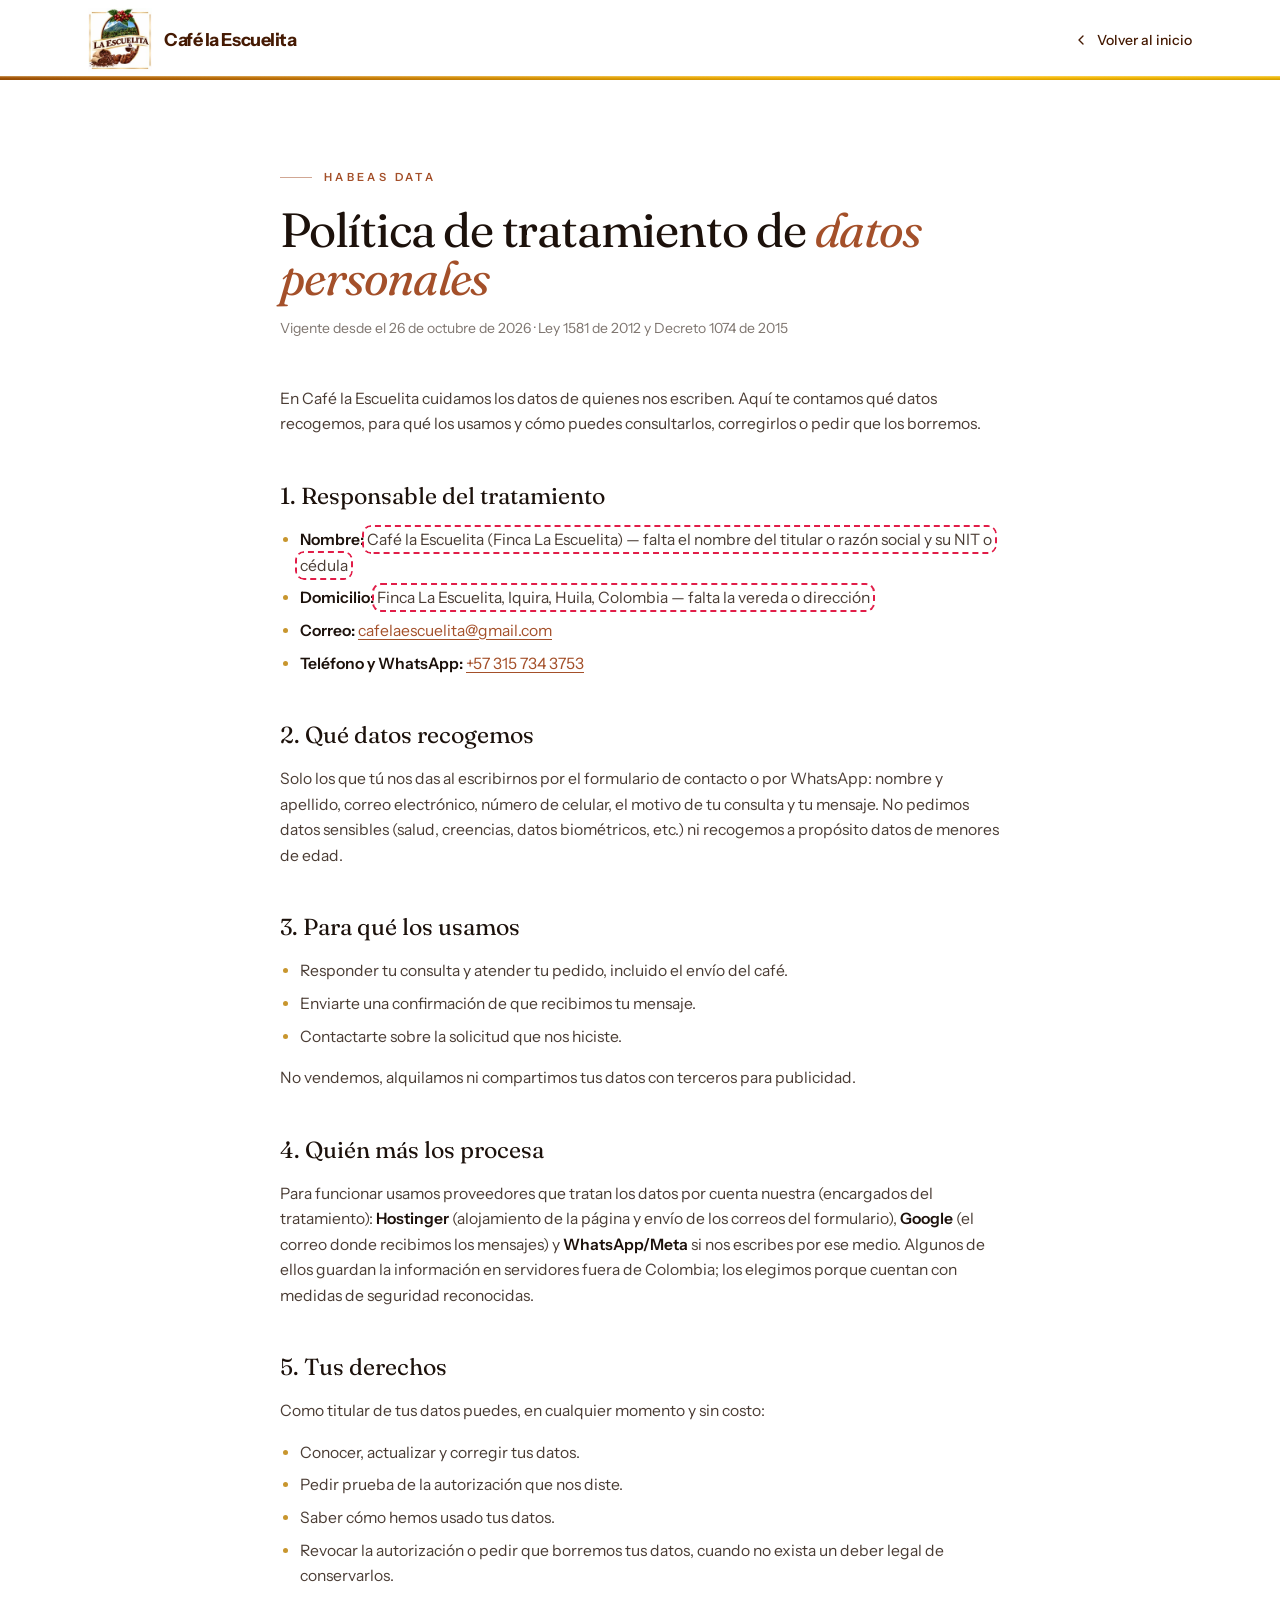
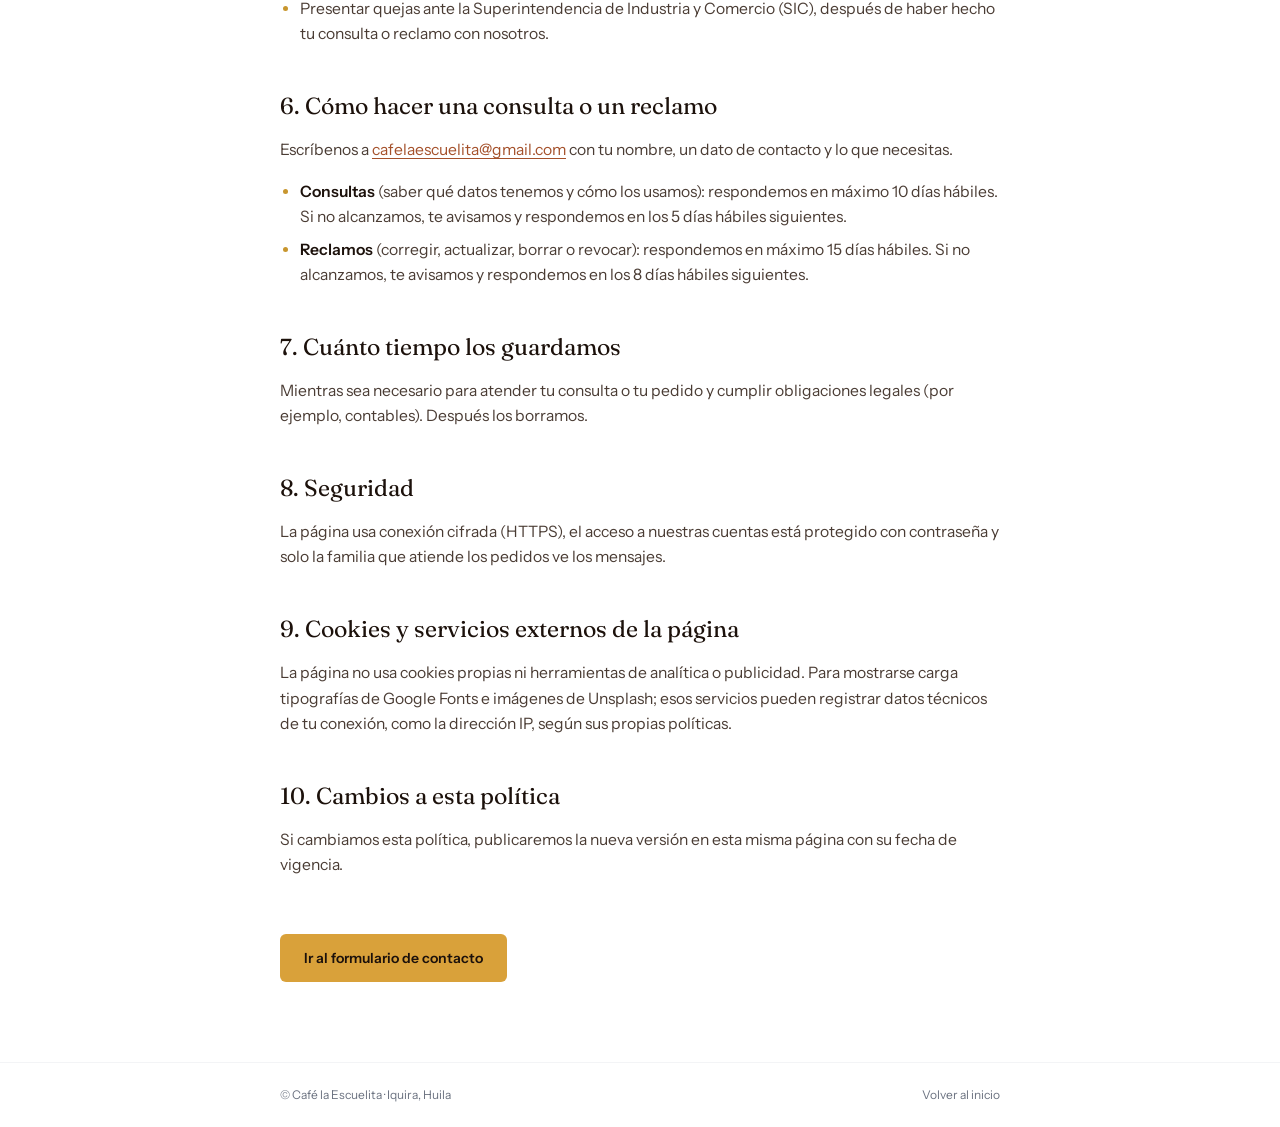
==== plantilla la escuelita/public/politica-de-privacidad.html @ 693e93bb "feat: política de datos, perfil de taza, preguntas frecuentes y menú completo - Se quita el bloque "" ====
<!doctype html>
<html lang="es">

<head>
    <meta charset="utf-8" />
    <meta name="viewport" content="width=device-width,initial-scale=1" />
    <title>Política de tratamiento de datos — Café la Escuelita</title>
    <meta name="description"
        content="Cómo Café la Escuelita recoge, usa y protege los datos personales de quienes nos escriben, según la Ley 1581 de 2012." />
    <meta name="theme-color" content="#78350f" />
    <link rel="canonical" href="https://cafelaescuelita.site/politica-de-privacidad.html" />
    <link rel="icon" type="image/png" href="./assets/images/favicon.png?v=e731b4c83d" />
    <link rel="apple-touch-icon" href="./assets/images/apple-touch-icon.png?v=aecf07cb11" />

    <!-- CSS compilado con Tailwind (fuente: src/estilos.css → python construir.py) -->
    <link rel="stylesheet" href="./assets/css/estilos.css?v=b13555b68b" />

    <link rel="preconnect" href="https://fonts.googleapis.com" />
    <link rel="preconnect" href="https://fonts.gstatic.com" crossorigin />
    <link
        href="https://fonts.googleapis.com/css2?family=Fraunces:ital,opsz,wght,SOFT,WONK@0,9..144,300..700,0..100,0..1;1,9..144,300..600,0..100,0..1&family=Instrument+Sans:wght@400..700&display=swap"
        rel="stylesheet" />
</head>

<body class="antialiased bg-white font-texto text-espresso-900">
    <!-- Barra de navegación (versión corta: logo y volver) -->
    <header class="sticky top-0 z-50 bg-white/90 backdrop-blur-md">
        <div class="franja-dorada absolute inset-x-0 bottom-0 h-1" aria-hidden="true"></div>
        <nav class="mx-auto flex max-w-6xl items-center justify-between px-6 py-2">
            <a href="./" class="flex items-center gap-3" aria-label="Café la Escuelita, inicio">
                <img src="./assets/images/logo-web.webp?v=3f88972a7d" width="160" height="160" alt="Logo de Café la Escuelita"
                    class="h-14 w-14 object-contain mix-blend-multiply md:h-16 md:w-16" />
                <span class="hidden text-lg font-bold tracking-tight text-amber-950 sm:block">Café la Escuelita</span>
            </a>
            <a href="./" class="inline-flex items-center gap-2 text-sm font-medium text-amber-950 transition-colors hover:text-terracota-600">
                <svg class="h-4 w-4" viewBox="0 0 24 24" fill="none" stroke="currentColor" stroke-width="2" stroke-linecap="round" stroke-linejoin="round" aria-hidden="true"><path d="M15 6l-6 6 6 6" /></svg>
                Volver al inicio
            </a>
        </nav>
    </header>

    <main class="mx-auto max-w-3xl px-6 py-16 md:py-20">
        <p class="inline-flex items-center gap-3 text-[0.7rem] font-semibold uppercase tracking-[0.3em] text-terracota-600">
            <span class="h-px w-8 bg-terracota-600/50"></span>Habeas Data
        </p>
        <h1 class="mt-5 font-display text-4xl font-normal leading-tight tracking-tight md:text-5xl">
            Política de tratamiento de <em class="italic text-terracota-600">datos personales</em>
        </h1>
        <p class="mt-4 text-sm text-espresso-800/60">Vigente desde el 26 de octubre de 2026 · Ley 1581 de 2012 y Decreto 1074 de 2015</p>

        <div class="legal mt-12 text-[0.98rem] leading-relaxed text-espresso-800/85">
            <p>
                En Café la Escuelita cuidamos los datos de quienes nos escriben. Aquí te contamos qué datos recogemos,
                para qué los usamos y cómo puedes consultarlos, corregirlos o pedir que los borremos.
            </p>

            <h2>1. Responsable del tratamiento</h2>
            <ul>
                <li><strong>Nombre:</strong> <span data-por-confirmar>Café la Escuelita (Finca La Escuelita) — falta el nombre del titular o razón social y su NIT o cédula</span></li>
                <li><strong>Domicilio:</strong> <span data-por-confirmar>Finca La Escuelita, Iquira, Huila, Colombia — falta la vereda o dirección</span></li>
                <li><strong>Correo:</strong> <a href="mailto:cafelaescuelita@gmail.com">cafelaescuelita@gmail.com</a></li>
                <li><strong>Teléfono y WhatsApp:</strong> <a href="https://wa.me/573157343753" target="_blank" rel="noopener">+57 315 734 3753</a></li>
            </ul>

            <h2>2. Qué datos recogemos</h2>
            <p>
                Solo los que tú nos das al escribirnos por el formulario de contacto o por WhatsApp: nombre y apellido,
                correo electrónico, número de celular, el motivo de tu consulta y tu mensaje. No pedimos datos sensibles
                (salud, creencias, datos biométricos, etc.) ni recogemos a propósito datos de menores de edad.
            </p>

            <h2>3. Para qué los usamos</h2>
            <ul>
                <li>Responder tu consulta y atender tu pedido, incluido el envío del café.</li>
                <li>Enviarte una confirmación de que recibimos tu mensaje.</li>
                <li>Contactarte sobre la solicitud que nos hiciste.</li>
            </ul>
            <p>No vendemos, alquilamos ni compartimos tus datos con terceros para publicidad.</p>

            <h2>4. Quién más los procesa</h2>
            <p>
                Para funcionar usamos proveedores que tratan los datos por cuenta nuestra (encargados del tratamiento):
                <strong>Hostinger</strong> (alojamiento de la página y envío de los correos del formulario),
                <strong>Google</strong> (el correo donde recibimos los mensajes) y <strong>WhatsApp/Meta</strong> si nos
                escribes por ese medio. Algunos de ellos guardan la información en servidores fuera de Colombia; los
                elegimos porque cuentan con medidas de seguridad reconocidas.
            </p>

            <h2>5. Tus derechos</h2>
            <p>Como titular de tus datos puedes, en cualquier momento y sin costo:</p>
            <ul>
                <li>Conocer, actualizar y corregir tus datos.</li>
                <li>Pedir prueba de la autorización que nos diste.</li>
                <li>Saber cómo hemos usado tus datos.</li>
                <li>Revocar la autorización o pedir que borremos tus datos, cuando no exista un deber legal de conservarlos.</li>
                <li>Presentar quejas ante la Superintendencia de Industria y Comercio (SIC), después de haber hecho tu consulta o reclamo con nosotros.</li>
            </ul>

            <h2>6. Cómo hacer una consulta o un reclamo</h2>
            <p>
                Escríbenos a <a href="mailto:cafelaescuelita@gmail.com">cafelaescuelita@gmail.com</a> con tu nombre, un
                dato de contacto y lo que necesitas.
            </p>
            <ul>
                <li><strong>Consultas</strong> (saber qué datos tenemos y cómo los usamos): respondemos en máximo 10 días hábiles. Si no alcanzamos, te avisamos y respondemos en los 5 días hábiles siguientes.</li>
                <li><strong>Reclamos</strong> (corregir, actualizar, borrar o revocar): respondemos en máximo 15 días hábiles. Si no alcanzamos, te avisamos y respondemos en los 8 días hábiles siguientes.</li>
            </ul>

            <h2>7. Cuánto tiempo los guardamos</h2>
            <p>
                Mientras sea necesario para atender tu consulta o tu pedido y cumplir obligaciones legales (por ejemplo,
                contables). Después los borramos.
            </p>

            <h2>8. Seguridad</h2>
            <p>
                La página usa conexión cifrada (HTTPS), el acceso a nuestras cuentas está protegido con contraseña y solo
                la familia que atiende los pedidos ve los mensajes.
            </p>

            <h2>9. Cookies y servicios externos de la página</h2>
            <p>
                La página no usa cookies propias ni herramientas de analítica o publicidad. Para mostrarse carga tipografías
                de Google Fonts e imágenes de Unsplash; esos servicios pueden registrar datos técnicos de tu conexión, como
                la dirección IP, según sus propias políticas.
            </p>

            <h2>10. Cambios a esta política</h2>
            <p>
                Si cambiamos esta política, publicaremos la nueva versión en esta misma página con su fecha de vigencia.
            </p>
        </div>

        <a href="./#contacto"
            class="mt-14 inline-flex items-center gap-2.5 rounded-md bg-mostaza-500 px-6 py-3.5 text-sm font-semibold text-espresso-900 transition-colors hover:bg-mostaza-400 focus-visible:outline-none focus-visible:ring-2 focus-visible:ring-espresso-900 focus-visible:ring-offset-2">
            Ir al formulario de contacto
        </a>
    </main>

    <footer class="border-t border-gray-100">
        <div class="mx-auto flex max-w-3xl flex-col items-center gap-2 px-6 py-6 text-xs text-gray-500 sm:flex-row sm:justify-between">
            <p>© Café la Escuelita · Iquira, Huila</p>
            <a href="./" class="transition-colors hover:text-gray-700">Volver al inicio</a>
        </div>
    </footer>
</body>

</html>
---- plantilla la escuelita/public/assets/css/estilos.css ----
*,:after,:before{--tw-border-spacing-x:0;--tw-border-spacing-y:0;--tw-translate-x:0;--tw-translate-y:0;--tw-rotate:0;--tw-skew-x:0;--tw-skew-y:0;--tw-scale-x:1;--tw-scale-y:1;--tw-pan-x: ;--tw-pan-y: ;--tw-pinch-zoom: ;--tw-scroll-snap-strictness:proximity;--tw-gradient-from-position: ;--tw-gradient-via-position: ;--tw-gradient-to-position: ;--tw-ordinal: ;--tw-slashed-zero: ;--tw-numeric-figure: ;--tw-numeric-spacing: ;--tw-numeric-fraction: ;--tw-ring-inset: ;--tw-ring-offset-width:0px;--tw-ring-offset-color:#fff;--tw-ring-color:rgba(59,130,246,.5);--tw-ring-offset-shadow:0 0 #0000;--tw-ring-shadow:0 0 #0000;--tw-shadow:0 0 #0000;--tw-shadow-colored:0 0 #0000;--tw-blur: ;--tw-brightness: ;--tw-contrast: ;--tw-grayscale: ;--tw-hue-rotate: ;--tw-invert: ;--tw-saturate: ;--tw-sepia: ;--tw-drop-shadow: ;--tw-backdrop-blur: ;--tw-backdrop-brightness: ;--tw-backdrop-contrast: ;--tw-backdrop-grayscale: ;--tw-backdrop-hue-rotate: ;--tw-backdrop-invert: ;--tw-backdrop-opacity: ;--tw-backdrop-saturate: ;--tw-backdrop-sepia: ;--tw-contain-size: ;--tw-contain-layout: ;--tw-contain-paint: ;--tw-contain-style: }::backdrop{--tw-border-spacing-x:0;--tw-border-spacing-y:0;--tw-translate-x:0;--tw-translate-y:0;--tw-rotate:0;--tw-skew-x:0;--tw-skew-y:0;--tw-scale-x:1;--tw-scale-y:1;--tw-pan-x: ;--tw-pan-y: ;--tw-pinch-zoom: ;--tw-scroll-snap-strictness:proximity;--tw-gradient-from-position: ;--tw-gradient-via-position: ;--tw-gradient-to-position: ;--tw-ordinal: ;--tw-slashed-zero: ;--tw-numeric-figure: ;--tw-numeric-spacing: ;--tw-numeric-fraction: ;--tw-ring-inset: ;--tw-ring-offset-width:0px;--tw-ring-offset-color:#fff;--tw-ring-color:rgba(59,130,246,.5);--tw-ring-offset-shadow:0 0 #0000;--tw-ring-shadow:0 0 #0000;--tw-shadow:0 0 #0000;--tw-shadow-colored:0 0 #0000;--tw-blur: ;--tw-brightness: ;--tw-contrast: ;--tw-grayscale: ;--tw-hue-rotate: ;--tw-invert: ;--tw-saturate: ;--tw-sepia: ;--tw-drop-shadow: ;--tw-backdrop-blur: ;--tw-backdrop-brightness: ;--tw-backdrop-contrast: ;--tw-backdrop-grayscale: ;--tw-backdrop-hue-rotate: ;--tw-backdrop-invert: ;--tw-backdrop-opacity: ;--tw-backdrop-saturate: ;--tw-backdrop-sepia: ;--tw-contain-size: ;--tw-contain-layout: ;--tw-contain-paint: ;--tw-contain-style: }
/*! tailwindcss v3.4.17 | MIT License | https://tailwindcss.com*/*,:after,:before{border:0 solid #e5e7eb;box-sizing:border-box}:after,:before{--tw-content:""}:host,html{line-height:1.5;-webkit-text-size-adjust:100%;font-family:ui-sans-serif,system-ui,sans-serif,Apple Color Emoji,Segoe UI Emoji,Segoe UI Symbol,Noto Color Emoji;font-feature-settings:normal;font-variation-settings:normal;-moz-tab-size:4;-o-tab-size:4;tab-size:4;-webkit-tap-highlight-color:transparent}body{line-height:inherit;margin:0}hr{border-top-width:1px;color:inherit;height:0}abbr:where([title]){-webkit-text-decoration:underline dotted;text-decoration:underline dotted}h1,h2,h3,h4,h5,h6{font-size:inherit;font-weight:inherit}a{color:inherit;text-decoration:inherit}b,strong{font-weight:bolder}code,kbd,pre,samp{font-family:ui-monospace,SFMono-Regular,Menlo,Monaco,Consolas,Liberation Mono,Courier New,monospace;font-feature-settings:normal;font-size:1em;font-variation-settings:normal}small{font-size:80%}sub,sup{font-size:75%;line-height:0;position:relative;vertical-align:baseline}sub{bottom:-.25em}sup{top:-.5em}table{border-collapse:collapse;border-color:inherit;text-indent:0}button,input,optgroup,select,textarea{color:inherit;font-family:inherit;font-feature-settings:inherit;font-size:100%;font-variation-settings:inherit;font-weight:inherit;letter-spacing:inherit;line-height:inherit;margin:0;padding:0}button,select{text-transform:none}button,input:where([type=button]),input:where([type=reset]),input:where([type=submit]){-webkit-appearance:button;background-color:transparent;background-image:none}:-moz-focusring{outline:auto}:-moz-ui-invalid{box-shadow:none}progress{vertical-align:baseline}::-webkit-inner-spin-button,::-webkit-outer-spin-button{height:auto}[type=search]{-webkit-appearance:textfield;outline-offset:-2px}::-webkit-search-decoration{-webkit-appearance:none}::-webkit-file-upload-button{-webkit-appearance:button;font:inherit}summary{display:list-item}blockquote,dd,dl,figure,h1,h2,h3,h4,h5,h6,hr,p,pre{margin:0}fieldset{margin:0}fieldset,legend{padding:0}menu,ol,ul{list-style:none;margin:0;padding:0}dialog{padding:0}textarea{resize:vertical}input::-moz-placeholder,textarea::-moz-placeholder{color:#9ca3af;opacity:1}input::placeholder,textarea::placeholder{color:#9ca3af;opacity:1}[role=button],button{cursor:pointer}:disabled{cursor:default}audio,canvas,embed,iframe,img,object,svg,video{display:block;vertical-align:middle}img,video{height:auto;max-width:100%}[hidden]:where(:not([hidden=until-found])){display:none}[multiple],[type=date],[type=datetime-local],[type=email],[type=month],[type=number],[type=password],[type=search],[type=tel],[type=text],[type=time],[type=url],[type=week],input:where(:not([type])),select,textarea{-webkit-appearance:none;-moz-appearance:none;appearance:none;background-color:#fff;border-color:#6b7280;border-radius:0;border-width:1px;font-size:1rem;line-height:1.5rem;padding:.5rem .75rem;--tw-shadow:0 0 #0000}[multiple]:focus,[type=date]:focus,[type=datetime-local]:focus,[type=email]:focus,[type=month]:focus,[type=number]:focus,[type=password]:focus,[type=search]:focus,[type=tel]:focus,[type=text]:focus,[type=time]:focus,[type=url]:focus,[type=week]:focus,input:where(:not([type])):focus,select:focus,textarea:focus{outline:2px solid transparent;outline-offset:2px;--tw-ring-inset:var(--tw-empty,/*!*/ /*!*/);--tw-ring-offset-width:0px;--tw-ring-offset-color:#fff;--tw-ring-color:#2563eb;--tw-ring-offset-shadow:var(--tw-ring-inset) 0 0 0 var(--tw-ring-offset-width) var(--tw-ring-offset-color);--tw-ring-shadow:var(--tw-ring-inset) 0 0 0 calc(1px + var(--tw-ring-offset-width)) var(--tw-ring-color);border-color:#2563eb;box-shadow:var(--tw-ring-offset-shadow),var(--tw-ring-shadow),var(--tw-shadow)}input::-moz-placeholder,textarea::-moz-placeholder{color:#6b7280;opacity:1}input::placeholder,textarea::placeholder{color:#6b7280;opacity:1}::-webkit-datetime-edit-fields-wrapper{padding:0}::-webkit-date-and-time-value{min-height:1.5em;text-align:inherit}::-webkit-datetime-edit{display:inline-flex}::-webkit-datetime-edit,::-webkit-datetime-edit-day-field,::-webkit-datetime-edit-hour-field,::-webkit-datetime-edit-meridiem-field,::-webkit-datetime-edit-millisecond-field,::-webkit-datetime-edit-minute-field,::-webkit-datetime-edit-month-field,::-webkit-datetime-edit-second-field,::-webkit-datetime-edit-year-field{padding-bottom:0;padding-top:0}select{background-image:url("data:image/svg+xml;charset=utf-8,%3Csvg xmlns='http://www.w3.org/2000/svg' fill='none' viewBox='0 0 20 20'%3E%3Cpath stroke='%236b7280' stroke-linecap='round' stroke-linejoin='round' stroke-width='1.5' d='m6 8 4 4 4-4'/%3E%3C/svg%3E");background-position:right .5rem center;background-repeat:no-repeat;background-size:1.5em 1.5em;padding-right:2.5rem;-webkit-print-color-adjust:exact;print-color-adjust:exact}[multiple],[size]:where(select:not([size="1"])){background-image:none;background-position:0 0;background-repeat:unset;background-size:initial;padding-right:.75rem;-webkit-print-color-adjust:unset;print-color-adjust:unset}[type=checkbox],[type=radio]{-webkit-appearance:none;-moz-appearance:none;appearance:none;background-color:#fff;background-origin:border-box;border-color:#6b7280;border-width:1px;color:#2563eb;display:inline-block;flex-shrink:0;height:1rem;padding:0;-webkit-print-color-adjust:exact;print-color-adjust:exact;-webkit-user-select:none;-moz-user-select:none;user-select:none;vertical-align:middle;width:1rem;--tw-shadow:0 0 #0000}[type=checkbox]{border-radius:0}[type=radio]{border-radius:100%}[type=checkbox]:focus,[type=radio]:focus{outline:2px solid transparent;outline-offset:2px;--tw-ring-inset:var(--tw-empty,/*!*/ /*!*/);--tw-ring-offset-width:2px;--tw-ring-offset-color:#fff;--tw-ring-color:#2563eb;--tw-ring-offset-shadow:var(--tw-ring-inset) 0 0 0 var(--tw-ring-offset-width) var(--tw-ring-offset-color);--tw-ring-shadow:var(--tw-ring-inset) 0 0 0 calc(2px + var(--tw-ring-offset-width)) var(--tw-ring-color);box-shadow:var(--tw-ring-offset-shadow),var(--tw-ring-shadow),var(--tw-shadow)}[type=checkbox]:checked,[type=radio]:checked{background-color:currentColor;background-position:50%;background-repeat:no-repeat;background-size:100% 100%;border-color:transparent}[type=checkbox]:checked{background-image:url("data:image/svg+xml;charset=utf-8,%3Csvg xmlns='http://www.w3.org/2000/svg' fill='%23fff' viewBox='0 0 16 16'%3E%3Cpath d='M12.207 4.793a1 1 0 0 1 0 1.414l-5 5a1 1 0 0 1-1.414 0l-2-2a1 1 0 0 1 1.414-1.414L6.5 9.086l4.293-4.293a1 1 0 0 1 1.414 0'/%3E%3C/svg%3E")}@media (forced-colors:active) {[type=checkbox]:checked{-webkit-appearance:auto;-moz-appearance:auto;appearance:auto}}[type=radio]:checked{background-image:url("data:image/svg+xml;charset=utf-8,%3Csvg xmlns='http://www.w3.org/2000/svg' fill='%23fff' viewBox='0 0 16 16'%3E%3Ccircle cx='8' cy='8' r='3'/%3E%3C/svg%3E")}@media (forced-colors:active) {[type=radio]:checked{-webkit-appearance:auto;-moz-appearance:auto;appearance:auto}}[type=checkbox]:checked:focus,[type=checkbox]:checked:hover,[type=radio]:checked:focus,[type=radio]:checked:hover{background-color:currentColor;border-color:transparent}[type=checkbox]:indeterminate{background-color:currentColor;background-image:url("data:image/svg+xml;charset=utf-8,%3Csvg xmlns='http://www.w3.org/2000/svg' fill='none' viewBox='0 0 16 16'%3E%3Cpath stroke='%23fff' stroke-linecap='round' stroke-linejoin='round' stroke-width='2' d='M4 8h8'/%3E%3C/svg%3E");background-position:50%;background-repeat:no-repeat;background-size:100% 100%;border-color:transparent}@media (forced-colors:active) {[type=checkbox]:indeterminate{-webkit-appearance:auto;-moz-appearance:auto;appearance:auto}}[type=checkbox]:indeterminate:focus,[type=checkbox]:indeterminate:hover{background-color:currentColor;border-color:transparent}[type=file]{background:unset;border-color:inherit;border-radius:0;border-width:0;font-size:unset;line-height:inherit;padding:0}[type=file]:focus{outline:1px solid ButtonText;outline:1px auto -webkit-focus-ring-color}[hidden]{display:none!important}[data-por-confirmar]{border-radius:4px;outline:2px dashed #e11d48;outline-offset:3px}.pregunta summary{list-style:none}.pregunta summary::-webkit-details-marker{display:none}.pregunta[open] .mas{transform:rotate(45deg)}.pregunta a{color:#a4502a;text-decoration:underline;text-underline-offset:3px}.legal>*+*{margin-top:1rem}.legal h2{color:#1c110b;font-family:Fraunces,Georgia,serif;font-size:1.45rem;line-height:1.3;margin-top:2.75rem}.legal ul{list-style:disc;padding-left:1.25rem}.legal li+li{margin-top:.45rem}.legal li::marker{color:#c8962e}.legal strong{color:#1c110b;font-weight:600}.legal a{color:#a4502a;text-decoration:underline;text-underline-offset:3px}@keyframes subir{0%{opacity:0;transform:translateY(14px)}to{opacity:1;transform:none}}.aparecer{animation:subir .8s cubic-bezier(.2,.7,.2,1) forwards;opacity:0}.retraso-1{animation-delay:.1s}.retraso-2{animation-delay:.2s}.retraso-3{animation-delay:.3s}.retraso-4{animation-delay:.45s}.titular{font-variation-settings:"SOFT" 100,"WONK" 1}.velo-texto:before{background:radial-gradient(ellipse 60% 55% at 55% 50%,#fff 45%,hsla(0,0%,100%,.85) 65%,hsla(0,0%,100%,0) 100%);content:"";inset:-4rem -2rem;pointer-events:none;position:absolute;z-index:-1}.paso-burbuja,.paso-gota,.paso-grano,.paso-vapor{transform-box:fill-box;transform-origin:50% 50%}@keyframes paso-vapor{0%{opacity:0;transform:translateY(4px)}40%{opacity:1}to{opacity:0;transform:translateY(-7px)}}.paso-vapor{animation:paso-vapor 2.6s ease-out infinite;opacity:0}@keyframes paso-grano{0%{opacity:0;transform:translateY(-6px) rotate(0)}15%{opacity:1}65%{opacity:1;transform:translateY(24px) rotate(40deg)}80%,to{opacity:0;transform:translateY(26px) rotate(40deg)}}.paso-grano{animation:paso-grano 2.4s cubic-bezier(.55,0,.8,.6) infinite;opacity:0}@keyframes paso-gota{0%{opacity:0;transform:translateY(-3px) scale(.6)}20%{opacity:1;transform:translateY(0) scale(1)}75%{opacity:1;transform:translateY(7px)}to{opacity:0;transform:translateY(9px)}}.paso-gota{animation:paso-gota 1.2s ease-in infinite;opacity:0}@keyframes paso-burbuja{0%,to{opacity:.3;transform:scale(.4)}50%{opacity:1;transform:scale(1.3)}}.paso-burbuja{animation:paso-burbuja 2s ease-in-out infinite}.paso svg{transition:transform .5s cubic-bezier(.2,.7,.2,1)}.paso:hover svg{transform:translateY(-4px)}.escena-3d{--w:12rem;--d:calc(var(--w)*0.36);padding:1.5rem 3rem 0;perspective:1400px;position:relative}@media (min-width:768px){.escena-3d{--w:15.5rem}}.bolsa-3d{border-radius:1rem;cursor:pointer;display:block;transform-style:preserve-3d;-webkit-tap-highlight-color:transparent}.bolsa-3d:focus{outline:none}.bolsa-3d:focus-visible:not([data-puntero]){outline:2px solid #c8962e;outline-offset:12px}.bolsa-3d .giro,.bolsa-3d .volteo{display:block;transform-style:preserve-3d}.bolsa-3d .giro{animation:girar-bolsa 9s ease-in-out infinite}.bolsa-3d .volteo{aspect-ratio:560/1385;position:relative;transition:transform 1.1s cubic-bezier(.3,.7,.2,1);width:var(--w)}.bolsa-3d[aria-pressed=true] .volteo{transform:rotateY(180deg)}.bolsa-3d .cara{backface-visibility:hidden;-webkit-backface-visibility:hidden;inset:0;position:absolute}.bolsa-3d .cara img{height:100%;-o-object-fit:fill;object-fit:fill;width:100%}.bolsa-3d .cara-frente{transform:translateZ(calc(var(--d)/2))}.bolsa-3d .cara-reverso{transform:rotateY(180deg) translateZ(calc(var(--d)/2))}.bolsa-3d .cara:after{animation:brillo-bolsa 9s ease-in-out infinite;background:linear-gradient(100deg,rgba(30,15,5,.14),transparent 28%,hsla(0,0%,100%,.5) 47%,transparent 62%,rgba(30,15,5,.16));background-size:240% 100%;content:"";inset:0;-webkit-mask:var(--mascara) center /100% 100% no-repeat;mask:var(--mascara) center /100% 100% no-repeat;pointer-events:none;position:absolute}.bolsa-3d .costado{backface-visibility:hidden;-webkit-backface-visibility:hidden;background:linear-gradient(90deg,#d3cec6,#ebe8e2 38%,#f6f4f0 50%,#e4e0d9 62%,#cdc7be);bottom:0;clip-path:polygon(50% .8%,100% 9%,100% 99.2%,96% 100%,4% 100%,0 99.2%,0 9%);left:50%;margin-left:calc(var(--d)/-2);position:absolute;top:0;width:var(--d)}.bolsa-3d .costado svg{height:100%;inset:0;position:absolute;width:100%}.bolsa-3d .costado path{fill:none;stroke:rgba(90,75,60,.28);stroke-width:1;vector-effect:non-scaling-stroke}.bolsa-3d .costado:after{animation:luz-fuelle 9s ease-in-out infinite;background:#2a1a10;content:"";inset:0;position:absolute}.bolsa-3d .costado-der{transform:rotateY(90deg) translateZ(calc(var(--w)/2 - 1px))}.bolsa-3d .costado-izq{transform:rotateY(-90deg) translateZ(calc(var(--w)/2 - 1px))}.bolsa-3d .costado-der:after{animation-direction:reverse}@keyframes luz-fuelle{0%,to{opacity:.02}50%{opacity:.2}}.sombra-3d{animation:sombra-bolsa 9s ease-in-out infinite;background:radial-gradient(closest-side,rgba(42,26,16,.35),transparent);border-radius:50%;display:block;height:1.4rem;margin:-.6rem auto 0;width:calc(var(--w)*1.2)}@keyframes girar-bolsa{0%,to{transform:rotateY(-24deg) rotateX(3deg) translateY(0)}50%{transform:rotateY(24deg) rotateX(1deg) translateY(-6px)}}@keyframes brillo-bolsa{0%,to{background-position:100% 0}50%{background-position:0 0}}@keyframes sombra-bolsa{0%,to{opacity:.9;transform:translateX(-6%) scaleX(.92)}50%{opacity:.7;transform:translateX(6%) scaleX(.86)}}.franja-dorada{background:linear-gradient(180deg,rgba(255,244,200,.45),rgba(255,244,200,0) 45%,rgba(90,40,0,.18)),linear-gradient(90deg,#a05206,#c27408 22%,#e3a205 48%,#fbbb06 72%,#edb603)}@media (prefers-reduced-motion:reduce){.aparecer{opacity:1}.aparecer,.bolsa-3d .cara:after,.bolsa-3d .costado:after,.bolsa-3d .giro,.sombra-3d{animation:none}.bolsa-3d .giro{transform:rotateY(-16deg)}.paso-burbuja,.paso-gota,.paso-grano,.paso-vapor{animation:none;opacity:1}.paso-grano:not(:first-child){opacity:0}}html{scroll-behavior:smooth}.pestana{color:#a8a29e}.pestana:hover{color:#e6c78a}.pestana[aria-selected=true]{background:#c8962e;color:#120a06}.pestana:focus-visible{outline:2px solid #e6c78a;outline-offset:2px}@keyframes fundido{0%{opacity:0;transform:translateY(10px)}to{opacity:1;transform:none}}.panel[hidden]{display:none!important}.panel:not([hidden]){animation:fundido .6s cubic-bezier(.2,.7,.2,1)}.panel figure{overflow:hidden}.panel .foto{transition:transform 1.2s cubic-bezier(.2,.7,.2,1)}.panel figure:hover .foto{transform:scale(1.04)}@media (prefers-reduced-motion:reduce){.panel:not([hidden]){animation:none}.panel .foto{transition:none}}.revelar.listo .revelar-item{opacity:0;transform:translateY(28px)}.revelar.listo .revelar-item svg>*{stroke-dasharray:1;stroke-dashoffset:1}.revelar.visible .revelar-item{opacity:1;transform:none;transition:opacity .8s cubic-bezier(.2,.7,.2,1),transform .8s cubic-bezier(.2,.7,.2,1);transition-delay:calc(var(--i, 0)*.18s)}.revelar.visible .revelar-item svg>*{stroke-dashoffset:0;transition:stroke-dashoffset 1.6s cubic-bezier(.45,0,.2,1) calc(var(--i, 0)*.18s + .25s)}.sin-barra{scrollbar-width:none}.sin-barra::-webkit-scrollbar{display:none}.receta[open]{animation:fundido .35s cubic-bezier(.2,.7,.2,1)}html:has(.receta[open]){overflow:hidden}@media (prefers-reduced-motion:reduce){.receta[open]{animation:none}#recetas-lista{scroll-behavior:auto}}.sr-only{height:1px;margin:-1px;overflow:hidden;padding:0;position:absolute;width:1px;clip:rect(0,0,0,0);border-width:0;white-space:nowrap}.pointer-events-none{pointer-events:none}.visible{visibility:visible}.invisible{visibility:hidden}.absolute{position:absolute}.relative{position:relative}.sticky{position:sticky}.inset-0{inset:0}.inset-x-0{left:0;right:0}.-bottom-3{bottom:-.75rem}.-bottom-\[0\.18em\]{bottom:-.18em}.bottom-0{bottom:0}.left-2{left:.5rem}.left-3{left:.75rem}.left-\[0\.95em\]{left:.95em}.left-\[12\.5\%\]{left:12.5%}.right-3{right:.75rem}.right-5{right:1.25rem}.right-\[12\.5\%\]{right:12.5%}.top-0{top:0}.top-1\/2{top:50%}.top-10{top:2.5rem}.top-3{top:.75rem}.isolate{isolation:isolate}.-z-10{z-index:-10}.z-10{z-index:10}.z-50{z-index:50}.m-auto{margin:auto}.mx-4{margin-left:1rem;margin-right:1rem}.mx-auto{margin-left:auto;margin-right:auto}.-mt-\[42\%\]{margin-top:-42%}.mb-10{margin-bottom:2.5rem}.mb-2{margin-bottom:.5rem}.mb-5{margin-bottom:1.25rem}.mb-7{margin-bottom:1.75rem}.ml-auto{margin-left:auto}.mt-0\.5{margin-top:.125rem}.mt-1{margin-top:.25rem}.mt-10{margin-top:2.5rem}.mt-12{margin-top:3rem}.mt-14{margin-top:3.5rem}.mt-16{margin-top:4rem}.mt-2{margin-top:.5rem}.mt-3{margin-top:.75rem}.mt-4{margin-top:1rem}.mt-5{margin-top:1.25rem}.mt-6{margin-top:1.5rem}.mt-7{margin-top:1.75rem}.mt-8{margin-top:2rem}.mt-9{margin-top:2.25rem}.block{display:block}.flex{display:flex}.inline-flex{display:inline-flex}.grid{display:grid}.hidden{display:none}.aspect-\[3\/2\]{aspect-ratio:3/2}.aspect-\[4\/3\]{aspect-ratio:4/3}.aspect-\[4\/5\]{aspect-ratio:4/5}.aspect-square{aspect-ratio:1/1}.h-1{height:.25rem}.h-1\.5{height:.375rem}.h-10{height:2.5rem}.h-12{height:3rem}.h-14{height:3.5rem}.h-20{height:5rem}.h-3\.5{height:.875rem}.h-4{height:1rem}.h-5{height:1.25rem}.h-52{height:13rem}.h-6{height:1.5rem}.h-7{height:1.75rem}.h-9{height:2.25rem}.h-\[0\.22em\]{height:.22em}.h-\[18px\]{height:18px}.h-\[25rem\]{height:25rem}.h-full{height:100%}.h-px{height:1px}.max-h-\[calc\(100dvh-2rem\)\]{max-height:calc(100dvh - 2rem)}.min-h-\[26rem\]{min-height:26rem}.min-h-screen{min-height:100vh}.w-1\.5{width:.375rem}.w-10{width:2.5rem}.w-12{width:3rem}.w-14{width:3.5rem}.w-20{width:5rem}.w-3\.5{width:.875rem}.w-4{width:1rem}.w-4\/5{width:80%}.w-5{width:1.25rem}.w-6{width:1.5rem}.w-7{width:1.75rem}.w-8{width:2rem}.w-9{width:2.25rem}.w-\[18px\]{width:18px}.w-\[62\%\]{width:62%}.w-\[68\%\]{width:68%}.w-\[68px\]{width:68px}.w-\[88\%\]{width:88%}.w-\[min\(60rem\2c calc\(100\%-2rem\)\)\]{width:min(60rem,calc(100% - 2rem))}.w-auto{width:auto}.w-fit{width:-moz-fit-content;width:fit-content}.w-full{width:100%}.min-w-0{min-width:0}.max-w-2xl{max-width:42rem}.max-w-3xl{max-width:48rem}.max-w-6xl{max-width:72rem}.max-w-\[26ch\]{max-width:26ch}.max-w-\[30ch\]{max-width:30ch}.max-w-\[32rem\]{max-width:32rem}.max-w-\[34ch\]{max-width:34ch}.max-w-\[46ch\]{max-width:46ch}.max-w-md{max-width:28rem}.max-w-sm{max-width:24rem}.max-w-xl{max-width:36rem}.flex-1{flex:1 1 0%}.shrink-0{flex-shrink:0}.-translate-y-1\/2{--tw-translate-y:-50%}.-rotate-45,.-translate-y-1\/2{transform:translate(var(--tw-translate-x),var(--tw-translate-y)) rotate(var(--tw-rotate)) skewX(var(--tw-skew-x)) skewY(var(--tw-skew-y)) scaleX(var(--tw-scale-x)) scaleY(var(--tw-scale-y))}.-rotate-45{--tw-rotate:-45deg}.-rotate-\[1\.5deg\]{--tw-rotate:-1.5deg}.-rotate-\[1\.5deg\],.rotate-\[1\.5deg\]{transform:translate(var(--tw-translate-x),var(--tw-translate-y)) rotate(var(--tw-rotate)) skewX(var(--tw-skew-x)) skewY(var(--tw-skew-y)) scaleX(var(--tw-scale-x)) scaleY(var(--tw-scale-y))}.rotate-\[1\.5deg\]{--tw-rotate:1.5deg}.transform{transform:translate(var(--tw-translate-x),var(--tw-translate-y)) rotate(var(--tw-rotate)) skewX(var(--tw-skew-x)) skewY(var(--tw-skew-y)) scaleX(var(--tw-scale-x)) scaleY(var(--tw-scale-y))}.cursor-pointer{cursor:pointer}.resize-y{resize:vertical}.resize{resize:both}.snap-x{scroll-snap-type:x var(--tw-scroll-snap-strictness)}.snap-mandatory{--tw-scroll-snap-strictness:mandatory}.snap-start{scroll-snap-align:start}.scroll-mt-20{scroll-margin-top:5rem}.grid-cols-2{grid-template-columns:repeat(2,minmax(0,1fr))}.grid-cols-\[4\.5rem_1fr_4\.5rem\]{grid-template-columns:4.5rem 1fr 4.5rem}.flex-col{flex-direction:column}.flex-wrap{flex-wrap:wrap}.place-items-center{place-items:center}.items-start{align-items:flex-start}.items-end{align-items:flex-end}.items-center{align-items:center}.items-baseline{align-items:baseline}.justify-end{justify-content:flex-end}.justify-center{justify-content:center}.justify-between{justify-content:space-between}.gap-1{gap:.25rem}.gap-1\.5{gap:.375rem}.gap-10{gap:2.5rem}.gap-12{gap:3rem}.gap-14{gap:3.5rem}.gap-16{gap:4rem}.gap-2{gap:.5rem}.gap-2\.5{gap:.625rem}.gap-3{gap:.75rem}.gap-4{gap:1rem}.gap-6{gap:1.5rem}.gap-8{gap:2rem}.gap-\[2px\]{gap:2px}.gap-x-16{-moz-column-gap:4rem;column-gap:4rem}.gap-x-8{-moz-column-gap:2rem;column-gap:2rem}.gap-y-12{row-gap:3rem}.gap-y-4{row-gap:1rem}.space-y-2\.5>:not([hidden])~:not([hidden]){--tw-space-y-reverse:0;margin-bottom:calc(.625rem*var(--tw-space-y-reverse));margin-top:calc(.625rem*(1 - var(--tw-space-y-reverse)))}.space-y-3>:not([hidden])~:not([hidden]){--tw-space-y-reverse:0;margin-bottom:calc(.75rem*var(--tw-space-y-reverse));margin-top:calc(.75rem*(1 - var(--tw-space-y-reverse)))}.space-y-4>:not([hidden])~:not([hidden]){--tw-space-y-reverse:0;margin-bottom:calc(1rem*var(--tw-space-y-reverse));margin-top:calc(1rem*(1 - var(--tw-space-y-reverse)))}.overflow-hidden{overflow:hidden}.overflow-x-auto{overflow-x:auto}.overflow-y-auto{overflow-y:auto}.overflow-x-hidden{overflow-x:hidden}.scroll-smooth{scroll-behavior:smooth}.whitespace-nowrap{white-space:nowrap}.rounded-2xl{border-radius:1rem}.rounded-3xl{border-radius:1.5rem}.rounded-\[5px\]{border-radius:5px}.rounded-full{border-radius:9999px}.rounded-lg{border-radius:.5rem}.rounded-md{border-radius:.375rem}.rounded-sm{border-radius:.125rem}.border{border-width:1px}.border-0{border-width:0}.border-\[6px\]{border-width:6px}.border-b{border-bottom-width:1px}.border-l-2{border-left-width:2px}.border-r{border-right-width:1px}.border-t{border-top-width:1px}.border-dashed{border-style:dashed}.border-espresso-900\/10{border-color:rgba(28,17,11,.1)}.border-espresso-900\/15{border-color:rgba(28,17,11,.15)}.border-espresso-900\/20{border-color:rgba(28,17,11,.2)}.border-espresso-900\/25{border-color:rgba(28,17,11,.25)}.border-espresso-900\/5{border-color:rgba(28,17,11,.05)}.border-gray-100{--tw-border-opacity:1;border-color:rgb(243 244 246/var(--tw-border-opacity,1))}.border-oro-500{--tw-border-opacity:1;border-color:rgb(200 150 46/var(--tw-border-opacity,1))}.border-oro-500\/30{border-color:rgba(200,150,46,.3)}.border-oro-500\/40{border-color:rgba(200,150,46,.4)}.border-stone-200{--tw-border-opacity:1;border-color:rgb(231 229 228/var(--tw-border-opacity,1))}.border-stone-300\/70{border-color:hsla(24,6%,83%,.7)}.border-terracota-600\/40{border-color:rgba(164,80,42,.4)}.border-transparent{border-color:transparent}.border-white{--tw-border-opacity:1;border-color:rgb(255 255 255/var(--tw-border-opacity,1))}.border-white\/20{border-color:hsla(0,0%,100%,.2)}.bg-amber-800\/60{background-color:rgba(146,64,14,.6)}.bg-amber-900{--tw-bg-opacity:1;background-color:rgb(120 53 15/var(--tw-bg-opacity,1))}.bg-crema-100{--tw-bg-opacity:1;background-color:rgb(248 243 234/var(--tw-bg-opacity,1))}.bg-crema-100\/60{background-color:hsla(39,50%,95%,.6)}.bg-crema-200\/70{background-color:hsla(37,45%,90%,.7)}.bg-emerald-50{--tw-bg-opacity:1;background-color:rgb(236 253 245/var(--tw-bg-opacity,1))}.bg-espresso-900{--tw-bg-opacity:1;background-color:rgb(28 17 11/var(--tw-bg-opacity,1))}.bg-espresso-900\/10{background-color:rgba(28,17,11,.1)}.bg-espresso-900\/75{background-color:rgba(28,17,11,.75)}.bg-espresso-950{--tw-bg-opacity:1;background-color:rgb(18 10 6/var(--tw-bg-opacity,1))}.bg-mostaza-500{--tw-bg-opacity:1;background-color:rgb(217 161 58/var(--tw-bg-opacity,1))}.bg-red-50{--tw-bg-opacity:1;background-color:rgb(254 242 242/var(--tw-bg-opacity,1))}.bg-terracota-600\/50{background-color:rgba(164,80,42,.5)}.bg-white{--tw-bg-opacity:1;background-color:rgb(255 255 255/var(--tw-bg-opacity,1))}.bg-white\/90{background-color:hsla(0,0%,100%,.9)}.bg-white\/95{background-color:hsla(0,0%,100%,.95)}.bg-gradient-to-t{background-image:linear-gradient(to top,var(--tw-gradient-stops))}.from-espresso-900\/25{--tw-gradient-from:rgba(28,17,11,.25) var(--tw-gradient-from-position);--tw-gradient-to:rgba(28,17,11,0) var(--tw-gradient-to-position);--tw-gradient-stops:var(--tw-gradient-from),var(--tw-gradient-to)}.from-espresso-950\/85{--tw-gradient-from:rgba(18,10,6,.85) var(--tw-gradient-from-position);--tw-gradient-to:rgba(18,10,6,0) var(--tw-gradient-to-position);--tw-gradient-stops:var(--tw-gradient-from),var(--tw-gradient-to)}.from-espresso-950\/90{--tw-gradient-from:rgba(18,10,6,.9) var(--tw-gradient-from-position);--tw-gradient-to:rgba(18,10,6,0) var(--tw-gradient-to-position);--tw-gradient-stops:var(--tw-gradient-from),var(--tw-gradient-to)}.via-espresso-950\/10{--tw-gradient-to:rgba(18,10,6,0) var(--tw-gradient-to-position);--tw-gradient-stops:var(--tw-gradient-from),rgba(18,10,6,.1) var(--tw-gradient-via-position),var(--tw-gradient-to)}.via-espresso-950\/20{--tw-gradient-to:rgba(18,10,6,0) var(--tw-gradient-to-position);--tw-gradient-stops:var(--tw-gradient-from),rgba(18,10,6,.2) var(--tw-gradient-via-position),var(--tw-gradient-to)}.via-espresso-950\/30{--tw-gradient-to:rgba(18,10,6,0) var(--tw-gradient-to-position);--tw-gradient-stops:var(--tw-gradient-from),rgba(18,10,6,.3) var(--tw-gradient-via-position),var(--tw-gradient-to)}.via-transparent{--tw-gradient-to:transparent var(--tw-gradient-to-position);--tw-gradient-stops:var(--tw-gradient-from),transparent var(--tw-gradient-via-position),var(--tw-gradient-to)}.to-espresso-900\/10{--tw-gradient-to:rgba(28,17,11,.1) var(--tw-gradient-to-position)}.to-transparent{--tw-gradient-to:transparent var(--tw-gradient-to-position)}.object-contain{-o-object-fit:contain;object-fit:contain}.object-cover{-o-object-fit:cover;object-fit:cover}.object-\[45\%_center\]{-o-object-position:45% center;object-position:45% center}.object-\[60\%_center\]{-o-object-position:60% center;object-position:60% center}.p-0{padding:0}.p-1\.5{padding:.375rem}.p-5{padding:1.25rem}.p-8{padding:2rem}.px-2\.5{padding-left:.625rem;padding-right:.625rem}.px-3\.5{padding-left:.875rem;padding-right:.875rem}.px-4{padding-left:1rem;padding-right:1rem}.px-5{padding-left:1.25rem;padding-right:1.25rem}.px-6{padding-left:1.5rem;padding-right:1.5rem}.py-1{padding-bottom:.25rem;padding-top:.25rem}.py-16{padding-bottom:4rem;padding-top:4rem}.py-2{padding-bottom:.5rem;padding-top:.5rem}.py-2\.5{padding-bottom:.625rem;padding-top:.625rem}.py-20{padding-bottom:5rem;padding-top:5rem}.py-3{padding-bottom:.75rem;padding-top:.75rem}.py-3\.5{padding-bottom:.875rem;padding-top:.875rem}.py-4{padding-bottom:1rem;padding-top:1rem}.py-5{padding-bottom:1.25rem;padding-top:1.25rem}.py-6{padding-bottom:1.5rem;padding-top:1.5rem}.py-8{padding-bottom:2rem;padding-top:2rem}.pb-10{padding-bottom:2.5rem}.pb-12{padding-bottom:3rem}.pb-20{padding-bottom:5rem}.pb-4{padding-bottom:1rem}.pb-6{padding-bottom:1.5rem}.pb-8{padding-bottom:2rem}.pl-3{padding-left:.75rem}.pl-5{padding-left:1.25rem}.pl-\[0\.85em\]{padding-left:.85em}.pr-10{padding-right:2.5rem}.pr-8{padding-right:2rem}.pt-0\.5{padding-top:.125rem}.pt-12{padding-top:3rem}.pt-2{padding-top:.5rem}.pt-20{padding-top:5rem}.pt-6{padding-top:1.5rem}.pt-7{padding-top:1.75rem}.text-left{text-align:left}.text-center{text-align:center}.text-right{text-align:right}.font-display{font-family:Fraunces,Georgia,serif}.font-texto{font-family:Instrument Sans,ui-sans-serif,system-ui,sans-serif}.text-3xl{font-size:1.875rem;line-height:2.25rem}.text-4xl{font-size:2.25rem;line-height:2.5rem}.text-\[0\.65rem\]{font-size:.65rem}.text-\[0\.72rem\]{font-size:.72rem}.text-\[0\.7rem\]{font-size:.7rem}.text-\[0\.95rem\]{font-size:.95rem}.text-\[0\.98rem\]{font-size:.98rem}.text-\[1\.05rem\]{font-size:1.05rem}.text-\[clamp\(3\.1rem\2c 8\.4vw\2c 6\.3rem\)\]{font-size:clamp(3.1rem,8.4vw,6.3rem)}.text-base{font-size:1rem;line-height:1.5rem}.text-lg{font-size:1.125rem;line-height:1.75rem}.text-sm{font-size:.875rem;line-height:1.25rem}.text-xl{font-size:1.25rem;line-height:1.75rem}.text-xs{font-size:.75rem;line-height:1rem}.font-\[330\]{font-weight:330}.font-\[350\]{font-weight:350}.font-bold{font-weight:700}.font-medium{font-weight:500}.font-normal{font-weight:400}.font-semibold{font-weight:600}.uppercase{text-transform:uppercase}.italic{font-style:italic}.leading-\[0\.93\]{line-height:.93}.leading-\[1\.05\]{line-height:1.05}.leading-\[1\.08\]{line-height:1.08}.leading-relaxed{line-height:1.625}.leading-snug{line-height:1.375}.leading-tight{line-height:1.25}.tracking-\[-0\.035em\]{letter-spacing:-.035em}.tracking-\[0\.15em\]{letter-spacing:.15em}.tracking-\[0\.25em\]{letter-spacing:.25em}.tracking-\[0\.2em\]{letter-spacing:.2em}.tracking-\[0\.3em\]{letter-spacing:.3em}.tracking-tight{letter-spacing:-.025em}.text-amber-800{--tw-text-opacity:1;color:rgb(146 64 14/var(--tw-text-opacity,1))}.text-amber-950{--tw-text-opacity:1;color:rgb(69 26 3/var(--tw-text-opacity,1))}.text-crema-100{--tw-text-opacity:1;color:rgb(248 243 234/var(--tw-text-opacity,1))}.text-emerald-800{--tw-text-opacity:1;color:rgb(6 95 70/var(--tw-text-opacity,1))}.text-espresso-800{--tw-text-opacity:1;color:rgb(42 26 16/var(--tw-text-opacity,1))}.text-espresso-800\/50{color:rgba(42,26,16,.5)}.text-espresso-800\/60{color:rgba(42,26,16,.6)}.text-espresso-800\/70{color:rgba(42,26,16,.7)}.text-espresso-800\/75{color:rgba(42,26,16,.75)}.text-espresso-800\/80{color:rgba(42,26,16,.8)}.text-espresso-800\/85{color:rgba(42,26,16,.85)}.text-espresso-900{--tw-text-opacity:1;color:rgb(28 17 11/var(--tw-text-opacity,1))}.text-espresso-900\/\[0\.2\]{color:rgba(28,17,11,.2)}.text-gray-500{--tw-text-opacity:1;color:rgb(107 114 128/var(--tw-text-opacity,1))}.text-gray-600{--tw-text-opacity:1;color:rgb(75 85 99/var(--tw-text-opacity,1))}.text-gray-900{--tw-text-opacity:1;color:rgb(17 24 39/var(--tw-text-opacity,1))}.text-mostaza-500{--tw-text-opacity:1;color:rgb(217 161 58/var(--tw-text-opacity,1))}.text-oro-300{--tw-text-opacity:1;color:rgb(230 199 138/var(--tw-text-opacity,1))}.text-oro-500{--tw-text-opacity:1;color:rgb(200 150 46/var(--tw-text-opacity,1))}.text-red-800{--tw-text-opacity:1;color:rgb(153 27 27/var(--tw-text-opacity,1))}.text-stone-50{--tw-text-opacity:1;color:rgb(250 250 249/var(--tw-text-opacity,1))}.text-stone-500{--tw-text-opacity:1;color:rgb(120 113 108/var(--tw-text-opacity,1))}.text-stone-700{--tw-text-opacity:1;color:rgb(68 64 60/var(--tw-text-opacity,1))}.text-stone-900{--tw-text-opacity:1;color:rgb(28 25 23/var(--tw-text-opacity,1))}.text-terracota-600{--tw-text-opacity:1;color:rgb(164 80 42/var(--tw-text-opacity,1))}.text-white{--tw-text-opacity:1;color:rgb(255 255 255/var(--tw-text-opacity,1))}.text-white\/85{color:hsla(0,0%,100%,.85)}.underline{text-decoration-line:underline}.decoration-espresso-900\/30{text-decoration-color:rgba(28,17,11,.3)}.decoration-1{text-decoration-thickness:1px}.underline-offset-2{text-underline-offset:2px}.underline-offset-\[6px\]{text-underline-offset:6px}.antialiased{-webkit-font-smoothing:antialiased;-moz-osx-font-smoothing:grayscale}.mix-blend-multiply{mix-blend-mode:multiply}.shadow-2xl{--tw-shadow:0 25px 50px -12px rgba(0,0,0,.25);--tw-shadow-colored:0 25px 50px -12px var(--tw-shadow-color)}.shadow-2xl,.shadow-\[0_20px_40px_-15px_rgba\(18\2c 10\2c 6\2c 0\.6\)\]{box-shadow:var(--tw-ring-offset-shadow,0 0 #0000),var(--tw-ring-shadow,0 0 #0000),var(--tw-shadow)}.shadow-\[0_20px_40px_-15px_rgba\(18\2c 10\2c 6\2c 0\.6\)\]{--tw-shadow:0 20px 40px -15px rgba(18,10,6,.6);--tw-shadow-colored:0 20px 40px -15px var(--tw-shadow-color)}.shadow-\[0_24px_50px_-24px_rgba\(42\2c 26\2c 16\2c 0\.55\)\]{--tw-shadow:0 24px 50px -24px rgba(42,26,16,.55);--tw-shadow-colored:0 24px 50px -24px var(--tw-shadow-color);box-shadow:var(--tw-ring-offset-shadow,0 0 #0000),var(--tw-ring-shadow,0 0 #0000),var(--tw-shadow)}.shadow-\[0_28px_60px_-24px_rgba\(42\2c 26\2c 16\2c 0\.6\)\]{--tw-shadow:0 28px 60px -24px rgba(42,26,16,.6);--tw-shadow-colored:0 28px 60px -24px var(--tw-shadow-color);box-shadow:var(--tw-ring-offset-shadow,0 0 #0000),var(--tw-ring-shadow,0 0 #0000),var(--tw-shadow)}.shadow-\[0_30px_60px_-20px_rgba\(18\2c 10\2c 6\2c 0\.55\)\]{--tw-shadow:0 30px 60px -20px rgba(18,10,6,.55);--tw-shadow-colored:0 30px 60px -20px var(--tw-shadow-color)}.shadow-\[0_30px_60px_-20px_rgba\(18\2c 10\2c 6\2c 0\.55\)\],.shadow-lg{box-shadow:var(--tw-ring-offset-shadow,0 0 #0000),var(--tw-ring-shadow,0 0 #0000),var(--tw-shadow)}.shadow-lg{--tw-shadow:0 10px 15px -3px rgba(0,0,0,.1),0 4px 6px -4px rgba(0,0,0,.1);--tw-shadow-colored:0 10px 15px -3px var(--tw-shadow-color),0 4px 6px -4px var(--tw-shadow-color)}.shadow-md{--tw-shadow:0 4px 6px -1px rgba(0,0,0,.1),0 2px 4px -2px rgba(0,0,0,.1);--tw-shadow-colored:0 4px 6px -1px var(--tw-shadow-color),0 2px 4px -2px var(--tw-shadow-color)}.shadow-md,.shadow-sm{box-shadow:var(--tw-ring-offset-shadow,0 0 #0000),var(--tw-ring-shadow,0 0 #0000),var(--tw-shadow)}.shadow-sm{--tw-shadow:0 1px 2px 0 rgba(0,0,0,.05);--tw-shadow-colored:0 1px 2px 0 var(--tw-shadow-color)}.ring-1{--tw-ring-offset-shadow:var(--tw-ring-inset) 0 0 0 var(--tw-ring-offset-width) var(--tw-ring-offset-color);--tw-ring-shadow:var(--tw-ring-inset) 0 0 0 calc(1px + var(--tw-ring-offset-width)) var(--tw-ring-color);box-shadow:var(--tw-ring-offset-shadow),var(--tw-ring-shadow),var(--tw-shadow,0 0 #0000)}.ring-oro-500\/20{--tw-ring-color:rgba(200,150,46,.2)}.blur{--tw-blur:blur(8px)}.blur,.drop-shadow-\[0_8px_14px_rgba\(63\2c 9\2c 4\2c 0\.35\)\]{filter:var(--tw-blur) var(--tw-brightness) var(--tw-contrast) var(--tw-grayscale) var(--tw-hue-rotate) var(--tw-invert) var(--tw-saturate) var(--tw-sepia) var(--tw-drop-shadow)}.drop-shadow-\[0_8px_14px_rgba\(63\2c 9\2c 4\2c 0\.35\)\]{--tw-drop-shadow:drop-shadow(0 8px 14px rgba(63,9,4,.35))}.backdrop-blur-lg{--tw-backdrop-blur:blur(16px)}.backdrop-blur-lg,.backdrop-blur-md{-webkit-backdrop-filter:var(--tw-backdrop-blur) var(--tw-backdrop-brightness) var(--tw-backdrop-contrast) var(--tw-backdrop-grayscale) var(--tw-backdrop-hue-rotate) var(--tw-backdrop-invert) var(--tw-backdrop-opacity) var(--tw-backdrop-saturate) var(--tw-backdrop-sepia);backdrop-filter:var(--tw-backdrop-blur) var(--tw-backdrop-brightness) var(--tw-backdrop-contrast) var(--tw-backdrop-grayscale) var(--tw-backdrop-hue-rotate) var(--tw-backdrop-invert) var(--tw-backdrop-opacity) var(--tw-backdrop-saturate) var(--tw-backdrop-sepia)}.backdrop-blur-md{--tw-backdrop-blur:blur(12px)}.backdrop-blur-sm{--tw-backdrop-blur:blur(4px);-webkit-backdrop-filter:var(--tw-backdrop-blur) var(--tw-backdrop-brightness) var(--tw-backdrop-contrast) var(--tw-backdrop-grayscale) var(--tw-backdrop-hue-rotate) var(--tw-backdrop-invert) var(--tw-backdrop-opacity) var(--tw-backdrop-saturate) var(--tw-backdrop-sepia);backdrop-filter:var(--tw-backdrop-blur) var(--tw-backdrop-brightness) var(--tw-backdrop-contrast) var(--tw-backdrop-grayscale) var(--tw-backdrop-hue-rotate) var(--tw-backdrop-invert) var(--tw-backdrop-opacity) var(--tw-backdrop-saturate) var(--tw-backdrop-sepia)}.transition{transition-duration:.15s;transition-property:color,background-color,border-color,text-decoration-color,fill,stroke,opacity,box-shadow,transform,filter,-webkit-backdrop-filter;transition-property:color,background-color,border-color,text-decoration-color,fill,stroke,opacity,box-shadow,transform,filter,backdrop-filter;transition-property:color,background-color,border-color,text-decoration-color,fill,stroke,opacity,box-shadow,transform,filter,backdrop-filter,-webkit-backdrop-filter;transition-timing-function:cubic-bezier(.4,0,.2,1)}.transition-colors{transition-duration:.15s;transition-property:color,background-color,border-color,text-decoration-color,fill,stroke;transition-timing-function:cubic-bezier(.4,0,.2,1)}.transition-transform{transition-duration:.15s;transition-property:transform;transition-timing-function:cubic-bezier(.4,0,.2,1)}.duration-300{transition-duration:.3s}.duration-700{transition-duration:.7s}.ease-out{transition-timing-function:cubic-bezier(0,0,.2,1)}.placeholder\:text-espresso-800\/35::-moz-placeholder{color:rgba(42,26,16,.35)}.placeholder\:text-espresso-800\/35::placeholder{color:rgba(42,26,16,.35)}.backdrop\:bg-espresso-950\/70::backdrop{background-color:rgba(18,10,6,.7)}.backdrop\:backdrop-blur-sm::backdrop{--tw-backdrop-blur:blur(4px);-webkit-backdrop-filter:var(--tw-backdrop-blur) var(--tw-backdrop-brightness) var(--tw-backdrop-contrast) var(--tw-backdrop-grayscale) var(--tw-backdrop-hue-rotate) var(--tw-backdrop-invert) var(--tw-backdrop-opacity) var(--tw-backdrop-saturate) var(--tw-backdrop-sepia);backdrop-filter:var(--tw-backdrop-blur) var(--tw-backdrop-brightness) var(--tw-backdrop-contrast) var(--tw-backdrop-grayscale) var(--tw-backdrop-hue-rotate) var(--tw-backdrop-invert) var(--tw-backdrop-opacity) var(--tw-backdrop-saturate) var(--tw-backdrop-sepia)}.focus-within\:border-mostaza-500:focus-within{--tw-border-opacity:1;border-color:rgb(217 161 58/var(--tw-border-opacity,1))}.focus-within\:ring-2:focus-within{--tw-ring-offset-shadow:var(--tw-ring-inset) 0 0 0 var(--tw-ring-offset-width) var(--tw-ring-offset-color);--tw-ring-shadow:var(--tw-ring-inset) 0 0 0 calc(2px + var(--tw-ring-offset-width)) var(--tw-ring-color);box-shadow:var(--tw-ring-offset-shadow),var(--tw-ring-shadow),var(--tw-shadow,0 0 #0000)}.focus-within\:ring-mostaza-500\/25:focus-within{--tw-ring-color:rgba(217,161,58,.25)}.hover\:-translate-y-0\.5:hover{--tw-translate-y:-0.125rem;transform:translate(var(--tw-translate-x),var(--tw-translate-y)) rotate(var(--tw-rotate)) skewX(var(--tw-skew-x)) skewY(var(--tw-skew-y)) scaleX(var(--tw-scale-x)) scaleY(var(--tw-scale-y))}.hover\:border-amber-300:hover{--tw-border-opacity:1;border-color:rgb(252 211 77/var(--tw-border-opacity,1))}.hover\:border-espresso-900\/40:hover{border-color:rgba(28,17,11,.4)}.hover\:border-oro-500\/30:hover{border-color:rgba(200,150,46,.3)}.hover\:bg-crema-100:hover{--tw-bg-opacity:1;background-color:rgb(248 243 234/var(--tw-bg-opacity,1))}.hover\:bg-crema-200\/70:hover{background-color:hsla(37,45%,90%,.7)}.hover\:bg-espresso-900:hover{--tw-bg-opacity:1;background-color:rgb(28 17 11/var(--tw-bg-opacity,1))}.hover\:bg-mostaza-400:hover{--tw-bg-opacity:1;background-color:rgb(226 176 74/var(--tw-bg-opacity,1))}.hover\:bg-white:hover{--tw-bg-opacity:1;background-color:rgb(255 255 255/var(--tw-bg-opacity,1))}.hover\:text-gray-700:hover{--tw-text-opacity:1;color:rgb(55 65 81/var(--tw-text-opacity,1))}.hover\:text-oro-300:hover{--tw-text-opacity:1;color:rgb(230 199 138/var(--tw-text-opacity,1))}.hover\:text-terracota-600:hover{--tw-text-opacity:1;color:rgb(164 80 42/var(--tw-text-opacity,1))}.hover\:decoration-terracota-600:hover{text-decoration-color:#a4502a}.hover\:opacity-80:hover{opacity:.8}.hover\:shadow-\[0_10px_20px_rgba\(198\2c 141\2c 39\2c 0\.3\)\]:hover{--tw-shadow:0 10px 20px rgba(198,141,39,.3);--tw-shadow-colored:0 10px 20px var(--tw-shadow-color);box-shadow:var(--tw-ring-offset-shadow,0 0 #0000),var(--tw-ring-shadow,0 0 #0000),var(--tw-shadow)}.hover\:shadow-\[0_10px_20px_rgba\(28\2c 17\2c 11\2c 0\.08\)\]:hover{--tw-shadow:0 10px 20px rgba(28,17,11,.08);--tw-shadow-colored:0 10px 20px var(--tw-shadow-color)}.hover\:shadow-\[0_10px_20px_rgba\(28\2c 17\2c 11\2c 0\.08\)\]:hover,.hover\:shadow-md:hover{box-shadow:var(--tw-ring-offset-shadow,0 0 #0000),var(--tw-ring-shadow,0 0 #0000),var(--tw-shadow)}.hover\:shadow-md:hover{--tw-shadow:0 4px 6px -1px rgba(0,0,0,.1),0 2px 4px -2px rgba(0,0,0,.1);--tw-shadow-colored:0 4px 6px -1px var(--tw-shadow-color),0 2px 4px -2px var(--tw-shadow-color)}.focus\:border-mostaza-500:focus{--tw-border-opacity:1;border-color:rgb(217 161 58/var(--tw-border-opacity,1))}.focus\:ring-0:focus{--tw-ring-offset-shadow:var(--tw-ring-inset) 0 0 0 var(--tw-ring-offset-width) var(--tw-ring-offset-color);--tw-ring-shadow:var(--tw-ring-inset) 0 0 0 calc(var(--tw-ring-offset-width)) var(--tw-ring-color)}.focus\:ring-0:focus,.focus\:ring-2:focus{box-shadow:var(--tw-ring-offset-shadow),var(--tw-ring-shadow),var(--tw-shadow,0 0 #0000)}.focus\:ring-2:focus{--tw-ring-offset-shadow:var(--tw-ring-inset) 0 0 0 var(--tw-ring-offset-width) var(--tw-ring-offset-color);--tw-ring-shadow:var(--tw-ring-inset) 0 0 0 calc(2px + var(--tw-ring-offset-width)) var(--tw-ring-color)}.focus\:ring-mostaza-500\/25:focus{--tw-ring-color:rgba(217,161,58,.25)}.focus\:ring-mostaza-500\/40:focus{--tw-ring-color:rgba(217,161,58,.4)}.focus-visible\:outline-none:focus-visible{outline:2px solid transparent;outline-offset:2px}.focus-visible\:ring-2:focus-visible{--tw-ring-offset-shadow:var(--tw-ring-inset) 0 0 0 var(--tw-ring-offset-width) var(--tw-ring-offset-color);--tw-ring-shadow:var(--tw-ring-inset) 0 0 0 calc(2px + var(--tw-ring-offset-width)) var(--tw-ring-color);box-shadow:var(--tw-ring-offset-shadow),var(--tw-ring-shadow),var(--tw-shadow,0 0 #0000)}.focus-visible\:ring-4:focus-visible{--tw-ring-offset-shadow:var(--tw-ring-inset) 0 0 0 var(--tw-ring-offset-width) var(--tw-ring-offset-color);--tw-ring-shadow:var(--tw-ring-inset) 0 0 0 calc(4px + var(--tw-ring-offset-width)) var(--tw-ring-color);box-shadow:var(--tw-ring-offset-shadow),var(--tw-ring-shadow),var(--tw-shadow,0 0 #0000)}.focus-visible\:ring-inset:focus-visible{--tw-ring-inset:inset}.focus-visible\:ring-espresso-900:focus-visible{--tw-ring-opacity:1;--tw-ring-color:rgb(28 17 11/var(--tw-ring-opacity,1))}.focus-visible\:ring-mostaza-500:focus-visible{--tw-ring-opacity:1;--tw-ring-color:rgb(217 161 58/var(--tw-ring-opacity,1))}.focus-visible\:ring-offset-2:focus-visible{--tw-ring-offset-width:2px}.focus-visible\:ring-offset-white:focus-visible{--tw-ring-offset-color:#fff}.disabled\:pointer-events-none:disabled{pointer-events:none}.disabled\:opacity-0:disabled{opacity:0}.disabled\:opacity-60:disabled{opacity:.6}.group:hover .group-hover\:-translate-y-0\.5{--tw-translate-y:-0.125rem}.group:hover .group-hover\:-translate-y-0\.5,.group:hover .group-hover\:translate-x-0\.5{transform:translate(var(--tw-translate-x),var(--tw-translate-y)) rotate(var(--tw-rotate)) skewX(var(--tw-skew-x)) skewY(var(--tw-skew-y)) scaleX(var(--tw-scale-x)) scaleY(var(--tw-scale-y))}.group:hover .group-hover\:translate-x-0\.5{--tw-translate-x:0.125rem}.group:hover .group-hover\:rotate-0{--tw-rotate:0deg}.group:hover .group-hover\:rotate-0,.group:hover .group-hover\:scale-105{transform:translate(var(--tw-translate-x),var(--tw-translate-y)) rotate(var(--tw-rotate)) skewX(var(--tw-skew-x)) skewY(var(--tw-skew-y)) scaleX(var(--tw-scale-x)) scaleY(var(--tw-scale-y))}.group:hover .group-hover\:scale-105{--tw-scale-x:1.05;--tw-scale-y:1.05}.group:hover .group-hover\:border-espresso-900{--tw-border-opacity:1;border-color:rgb(28 17 11/var(--tw-border-opacity,1))}.group:hover .group-hover\:bg-oro-500{--tw-bg-opacity:1;background-color:rgb(200 150 46/var(--tw-bg-opacity,1))}.group:hover .group-hover\:text-espresso-950{--tw-text-opacity:1;color:rgb(18 10 6/var(--tw-text-opacity,1))}@media (min-width:640px){.sm\:left-6{left:1.5rem}.sm\:right-8{right:2rem}.sm\:mx-6{margin-left:1.5rem;margin-right:1.5rem}.sm\:ml-auto{margin-left:auto}.sm\:block{display:block}.sm\:h-64{height:16rem}.sm\:h-\[34rem\]{height:34rem}.sm\:w-\[84px\]{width:84px}.sm\:w-\[calc\(\(100\%-2px\)\/2\)\]{width:calc(50% - 1px)}.sm\:auto-cols-fr{grid-auto-columns:minmax(0,1fr)}.sm\:grid-flow-col{grid-auto-flow:column}.sm\:grid-cols-2{grid-template-columns:repeat(2,minmax(0,1fr))}.sm\:flex-row{flex-direction:row}.sm\:justify-between{justify-content:space-between}.sm\:p-10{padding:2.5rem}.sm\:p-12{padding:3rem}.sm\:px-10{padding-left:2.5rem;padding-right:2.5rem}.sm\:pt-10{padding-top:2.5rem}.sm\:pt-16{padding-top:4rem}.sm\:text-left{text-align:left}.sm\:text-2xl{font-size:1.5rem;line-height:2rem}.sm\:text-4xl{font-size:2.25rem;line-height:2.5rem}.sm\:text-lg{font-size:1.125rem;line-height:1.75rem}}@media (min-width:768px){.md\:mx-0{margin-left:0;margin-right:0}.md\:flex{display:flex}.md\:grid{display:grid}.md\:hidden{display:none}.md\:h-16{height:4rem}.md\:h-auto{height:auto}.md\:max-h-\[calc\(100dvh-2rem\)\]{max-height:calc(100dvh - 2rem)}.md\:min-h-\[44rem\]{min-height:44rem}.md\:w-16{width:4rem}.md\:grid-cols-2{grid-template-columns:repeat(2,minmax(0,1fr))}.md\:grid-cols-3{grid-template-columns:repeat(3,minmax(0,1fr))}.md\:grid-cols-\[5fr_6fr\]{grid-template-columns:5fr 6fr}.md\:gap-0{gap:0}.md\:gap-10{gap:2.5rem}.md\:gap-8{gap:2rem}.md\:divide-x>:not([hidden])~:not([hidden]){--tw-divide-x-reverse:0;border-left-width:calc(1px*(1 - var(--tw-divide-x-reverse)));border-right-width:calc(1px*var(--tw-divide-x-reverse))}.md\:divide-espresso-900\/10>:not([hidden])~:not([hidden]){border-color:rgba(28,17,11,.1)}.md\:overflow-visible{overflow:visible}.md\:overflow-y-auto{overflow-y:auto}.md\:px-10{padding-left:2.5rem;padding-right:2.5rem}.md\:py-20{padding-bottom:5rem;padding-top:5rem}.md\:py-24{padding-bottom:6rem;padding-top:6rem}.md\:py-28{padding-bottom:7rem;padding-top:7rem}.md\:pb-24{padding-bottom:6rem}.md\:pt-24{padding-top:6rem}.md\:text-left{text-align:left}.md\:text-2xl{font-size:1.5rem;line-height:2rem}.md\:text-4xl{font-size:2.25rem;line-height:2.5rem}.md\:text-5xl{font-size:3rem;line-height:1}.md\:text-lg{font-size:1.125rem;line-height:1.75rem}}@media (min-width:1024px){.lg\:relative{position:relative}.lg\:left-5{left:1.25rem}.lg\:right-5{right:1.25rem}.lg\:z-20{z-index:20}.lg\:order-first{order:-9999}.lg\:col-span-5{grid-column:span 5/span 5}.lg\:col-span-6{grid-column:span 6/span 6}.lg\:col-span-7{grid-column:span 7/span 7}.lg\:col-start-1{grid-column-start:1}.lg\:col-start-2{grid-column-start:2}.lg\:row-span-2{grid-row:span 2/span 2}.lg\:row-start-1{grid-row-start:1}.lg\:mx-0{margin-left:0;margin-right:0}.lg\:-ml-24{margin-left:-6rem}.lg\:-mt-7{margin-top:-1.75rem}.lg\:mb-0{margin-bottom:0}.lg\:mr-0{margin-right:0}.lg\:mt-14{margin-top:3.5rem}.lg\:block{display:block}.lg\:hidden{display:none}.lg\:aspect-\[7\/8\]{aspect-ratio:7/8}.lg\:h-full{height:100%}.lg\:min-h-\[min\(48rem\2c calc\(100svh-6\.5rem\)\)\]{min-height:min(48rem,calc(100svh - 6.5rem))}.lg\:w-\[92px\]{width:92px}.lg\:w-\[calc\(\(100\%-4px\)\/3\)\]{width:calc(33.33333% - 1.33333px)}.lg\:w-\[calc\(100\%\+6rem\)\]{width:calc(100% + 6rem)}.lg\:max-w-md{max-width:28rem}.lg\:max-w-none{max-width:none}.lg\:grid-cols-12{grid-template-columns:repeat(12,minmax(0,1fr))}.lg\:grid-cols-2{grid-template-columns:repeat(2,minmax(0,1fr))}.lg\:grid-cols-4{grid-template-columns:repeat(4,minmax(0,1fr))}.lg\:gap-0{gap:0}.lg\:gap-20{gap:5rem}.lg\:gap-8{gap:2rem}.lg\:self-start{align-self:flex-start}.lg\:self-end{align-self:flex-end}.lg\:rounded-none{border-radius:0}.lg\:rounded-bl-\[2\.25rem\]{border-bottom-left-radius:2.25rem}.lg\:py-20{padding-bottom:5rem;padding-top:5rem}.lg\:pb-0{padding-bottom:0}.lg\:pb-24{padding-bottom:6rem}.lg\:pl-12{padding-left:3rem}.lg\:pl-14{padding-left:3.5rem}.lg\:pl-\[calc\(max\(0px\2c \(100vw-72rem\)\/2\)\+1\.5rem\)\]{padding-left:calc(max(0px,(100vw - 72rem) / 2) + 1.5rem)}.lg\:pr-12{padding-right:3rem}.lg\:pr-36{padding-right:9rem}.lg\:pt-16{padding-top:4rem}.lg\:pt-32{padding-top:8rem}.lg\:text-left{text-align:left}.lg\:text-5xl{font-size:3rem;line-height:1}}
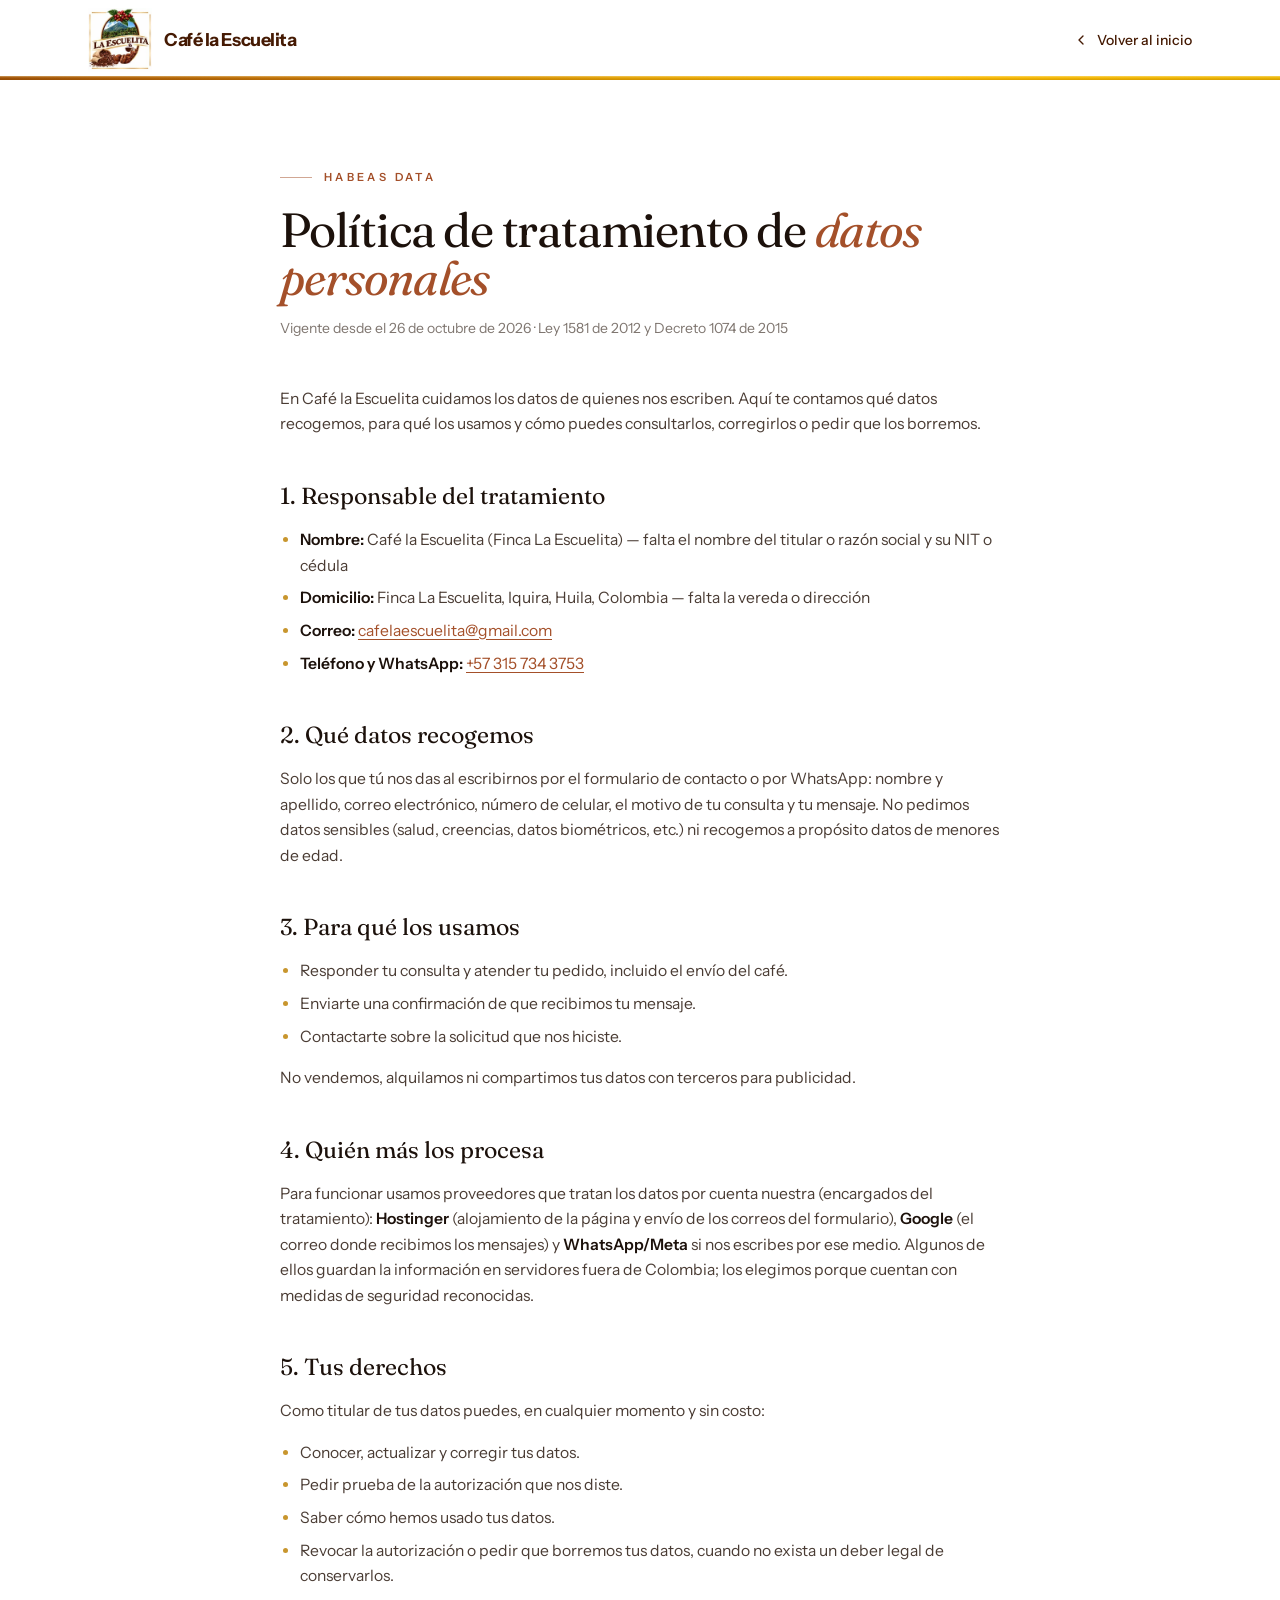
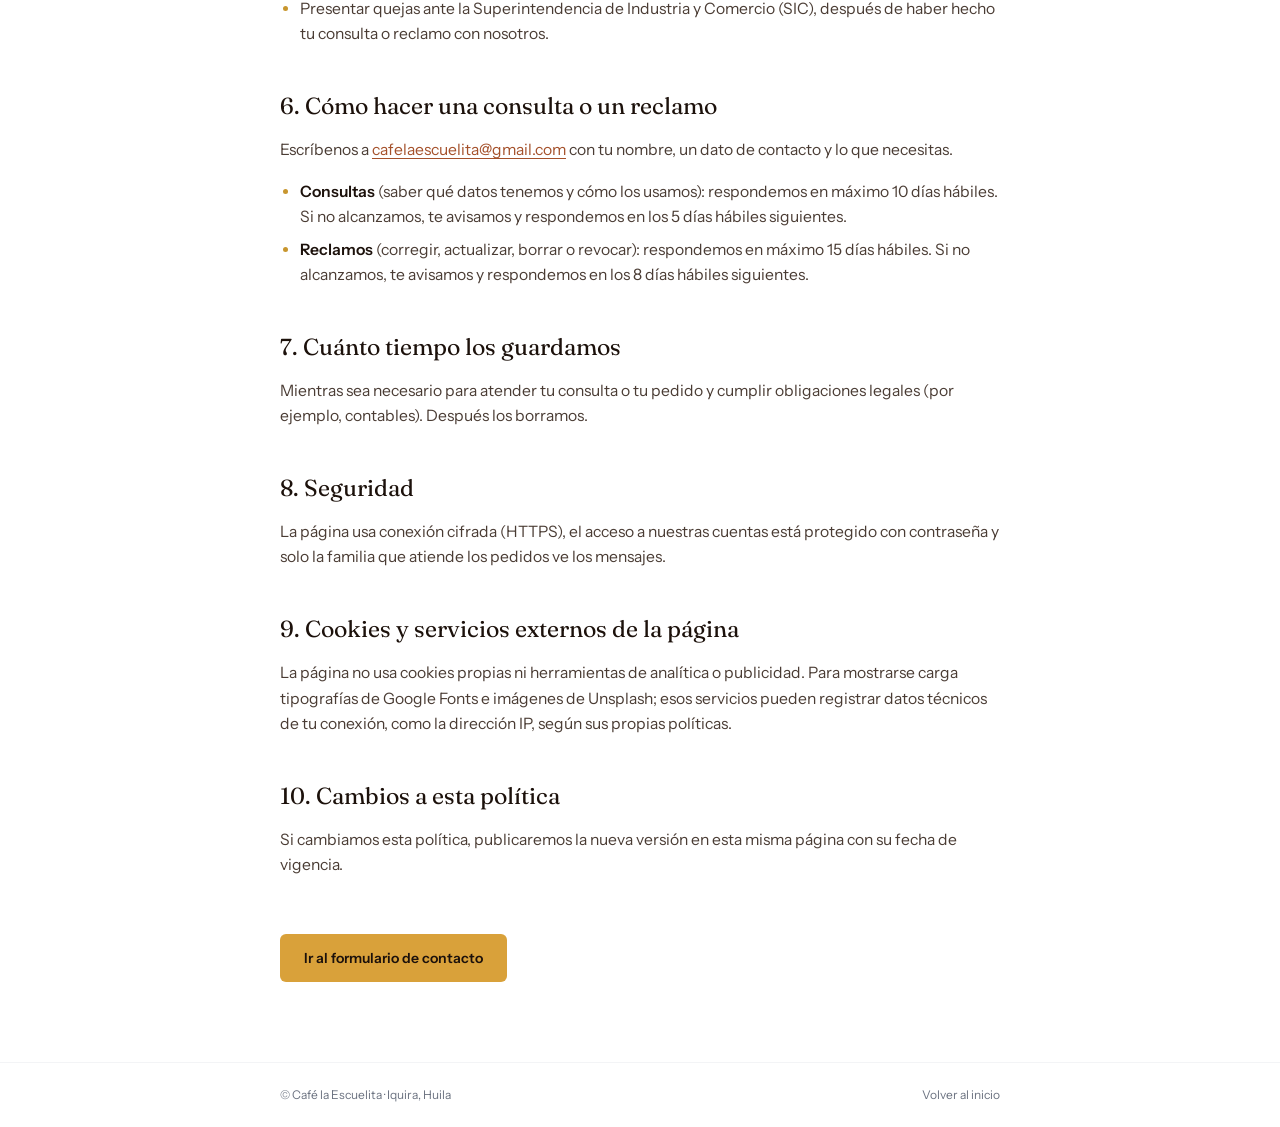
==== commit f6f96361: "feat: perfil de taza animado, código de barras, preguntas al final - Perfil de taza con animación de" ====
--- a/plantilla la escuelita/public/politica-de-privacidad.html
+++ b/plantilla la escuelita/public/politica-de-privacidad.html
@@ -13,7 +13,7 @@
     <link rel="apple-touch-icon" href="./assets/images/apple-touch-icon.png?v=aecf07cb11" />
 
     <!-- CSS compilado con Tailwind (fuente: src/estilos.css → python construir.py) -->
-    <link rel="stylesheet" href="./assets/css/estilos.css?v=b13555b68b" />
+    <link rel="stylesheet" href="./assets/css/estilos.css?v=7f5fb044f6" />
 
     <link rel="preconnect" href="https://fonts.googleapis.com" />
     <link rel="preconnect" href="https://fonts.gstatic.com" crossorigin />
--- a/plantilla la escuelita/public/assets/css/estilos.css
+++ b/plantilla la escuelita/public/assets/css/estilos.css
@@ -1,2 +1,2 @@
 *,:after,:before{--tw-border-spacing-x:0;--tw-border-spacing-y:0;--tw-translate-x:0;--tw-translate-y:0;--tw-rotate:0;--tw-skew-x:0;--tw-skew-y:0;--tw-scale-x:1;--tw-scale-y:1;--tw-pan-x: ;--tw-pan-y: ;--tw-pinch-zoom: ;--tw-scroll-snap-strictness:proximity;--tw-gradient-from-position: ;--tw-gradient-via-position: ;--tw-gradient-to-position: ;--tw-ordinal: ;--tw-slashed-zero: ;--tw-numeric-figure: ;--tw-numeric-spacing: ;--tw-numeric-fraction: ;--tw-ring-inset: ;--tw-ring-offset-width:0px;--tw-ring-offset-color:#fff;--tw-ring-color:rgba(59,130,246,.5);--tw-ring-offset-shadow:0 0 #0000;--tw-ring-shadow:0 0 #0000;--tw-shadow:0 0 #0000;--tw-shadow-colored:0 0 #0000;--tw-blur: ;--tw-brightness: ;--tw-contrast: ;--tw-grayscale: ;--tw-hue-rotate: ;--tw-invert: ;--tw-saturate: ;--tw-sepia: ;--tw-drop-shadow: ;--tw-backdrop-blur: ;--tw-backdrop-brightness: ;--tw-backdrop-contrast: ;--tw-backdrop-grayscale: ;--tw-backdrop-hue-rotate: ;--tw-backdrop-invert: ;--tw-backdrop-opacity: ;--tw-backdrop-saturate: ;--tw-backdrop-sepia: ;--tw-contain-size: ;--tw-contain-layout: ;--tw-contain-paint: ;--tw-contain-style: }::backdrop{--tw-border-spacing-x:0;--tw-border-spacing-y:0;--tw-translate-x:0;--tw-translate-y:0;--tw-rotate:0;--tw-skew-x:0;--tw-skew-y:0;--tw-scale-x:1;--tw-scale-y:1;--tw-pan-x: ;--tw-pan-y: ;--tw-pinch-zoom: ;--tw-scroll-snap-strictness:proximity;--tw-gradient-from-position: ;--tw-gradient-via-position: ;--tw-gradient-to-position: ;--tw-ordinal: ;--tw-slashed-zero: ;--tw-numeric-figure: ;--tw-numeric-spacing: ;--tw-numeric-fraction: ;--tw-ring-inset: ;--tw-ring-offset-width:0px;--tw-ring-offset-color:#fff;--tw-ring-color:rgba(59,130,246,.5);--tw-ring-offset-shadow:0 0 #0000;--tw-ring-shadow:0 0 #0000;--tw-shadow:0 0 #0000;--tw-shadow-colored:0 0 #0000;--tw-blur: ;--tw-brightness: ;--tw-contrast: ;--tw-grayscale: ;--tw-hue-rotate: ;--tw-invert: ;--tw-saturate: ;--tw-sepia: ;--tw-drop-shadow: ;--tw-backdrop-blur: ;--tw-backdrop-brightness: ;--tw-backdrop-contrast: ;--tw-backdrop-grayscale: ;--tw-backdrop-hue-rotate: ;--tw-backdrop-invert: ;--tw-backdrop-opacity: ;--tw-backdrop-saturate: ;--tw-backdrop-sepia: ;--tw-contain-size: ;--tw-contain-layout: ;--tw-contain-paint: ;--tw-contain-style: }
-/*! tailwindcss v3.4.17 | MIT License | https://tailwindcss.com*/*,:after,:before{border:0 solid #e5e7eb;box-sizing:border-box}:after,:before{--tw-content:""}:host,html{line-height:1.5;-webkit-text-size-adjust:100%;font-family:ui-sans-serif,system-ui,sans-serif,Apple Color Emoji,Segoe UI Emoji,Segoe UI Symbol,Noto Color Emoji;font-feature-settings:normal;font-variation-settings:normal;-moz-tab-size:4;-o-tab-size:4;tab-size:4;-webkit-tap-highlight-color:transparent}body{line-height:inherit;margin:0}hr{border-top-width:1px;color:inherit;height:0}abbr:where([title]){-webkit-text-decoration:underline dotted;text-decoration:underline dotted}h1,h2,h3,h4,h5,h6{font-size:inherit;font-weight:inherit}a{color:inherit;text-decoration:inherit}b,strong{font-weight:bolder}code,kbd,pre,samp{font-family:ui-monospace,SFMono-Regular,Menlo,Monaco,Consolas,Liberation Mono,Courier New,monospace;font-feature-settings:normal;font-size:1em;font-variation-settings:normal}small{font-size:80%}sub,sup{font-size:75%;line-height:0;position:relative;vertical-align:baseline}sub{bottom:-.25em}sup{top:-.5em}table{border-collapse:collapse;border-color:inherit;text-indent:0}button,input,optgroup,select,textarea{color:inherit;font-family:inherit;font-feature-settings:inherit;font-size:100%;font-variation-settings:inherit;font-weight:inherit;letter-spacing:inherit;line-height:inherit;margin:0;padding:0}button,select{text-transform:none}button,input:where([type=button]),input:where([type=reset]),input:where([type=submit]){-webkit-appearance:button;background-color:transparent;background-image:none}:-moz-focusring{outline:auto}:-moz-ui-invalid{box-shadow:none}progress{vertical-align:baseline}::-webkit-inner-spin-button,::-webkit-outer-spin-button{height:auto}[type=search]{-webkit-appearance:textfield;outline-offset:-2px}::-webkit-search-decoration{-webkit-appearance:none}::-webkit-file-upload-button{-webkit-appearance:button;font:inherit}summary{display:list-item}blockquote,dd,dl,figure,h1,h2,h3,h4,h5,h6,hr,p,pre{margin:0}fieldset{margin:0}fieldset,legend{padding:0}menu,ol,ul{list-style:none;margin:0;padding:0}dialog{padding:0}textarea{resize:vertical}input::-moz-placeholder,textarea::-moz-placeholder{color:#9ca3af;opacity:1}input::placeholder,textarea::placeholder{color:#9ca3af;opacity:1}[role=button],button{cursor:pointer}:disabled{cursor:default}audio,canvas,embed,iframe,img,object,svg,video{display:block;vertical-align:middle}img,video{height:auto;max-width:100%}[hidden]:where(:not([hidden=until-found])){display:none}[multiple],[type=date],[type=datetime-local],[type=email],[type=month],[type=number],[type=password],[type=search],[type=tel],[type=text],[type=time],[type=url],[type=week],input:where(:not([type])),select,textarea{-webkit-appearance:none;-moz-appearance:none;appearance:none;background-color:#fff;border-color:#6b7280;border-radius:0;border-width:1px;font-size:1rem;line-height:1.5rem;padding:.5rem .75rem;--tw-shadow:0 0 #0000}[multiple]:focus,[type=date]:focus,[type=datetime-local]:focus,[type=email]:focus,[type=month]:focus,[type=number]:focus,[type=password]:focus,[type=search]:focus,[type=tel]:focus,[type=text]:focus,[type=time]:focus,[type=url]:focus,[type=week]:focus,input:where(:not([type])):focus,select:focus,textarea:focus{outline:2px solid transparent;outline-offset:2px;--tw-ring-inset:var(--tw-empty,/*!*/ /*!*/);--tw-ring-offset-width:0px;--tw-ring-offset-color:#fff;--tw-ring-color:#2563eb;--tw-ring-offset-shadow:var(--tw-ring-inset) 0 0 0 var(--tw-ring-offset-width) var(--tw-ring-offset-color);--tw-ring-shadow:var(--tw-ring-inset) 0 0 0 calc(1px + var(--tw-ring-offset-width)) var(--tw-ring-color);border-color:#2563eb;box-shadow:var(--tw-ring-offset-shadow),var(--tw-ring-shadow),var(--tw-shadow)}input::-moz-placeholder,textarea::-moz-placeholder{color:#6b7280;opacity:1}input::placeholder,textarea::placeholder{color:#6b7280;opacity:1}::-webkit-datetime-edit-fields-wrapper{padding:0}::-webkit-date-and-time-value{min-height:1.5em;text-align:inherit}::-webkit-datetime-edit{display:inline-flex}::-webkit-datetime-edit,::-webkit-datetime-edit-day-field,::-webkit-datetime-edit-hour-field,::-webkit-datetime-edit-meridiem-field,::-webkit-datetime-edit-millisecond-field,::-webkit-datetime-edit-minute-field,::-webkit-datetime-edit-month-field,::-webkit-datetime-edit-second-field,::-webkit-datetime-edit-year-field{padding-bottom:0;padding-top:0}select{background-image:url("data:image/svg+xml;charset=utf-8,%3Csvg xmlns='http://www.w3.org/2000/svg' fill='none' viewBox='0 0 20 20'%3E%3Cpath stroke='%236b7280' stroke-linecap='round' stroke-linejoin='round' stroke-width='1.5' d='m6 8 4 4 4-4'/%3E%3C/svg%3E");background-position:right .5rem center;background-repeat:no-repeat;background-size:1.5em 1.5em;padding-right:2.5rem;-webkit-print-color-adjust:exact;print-color-adjust:exact}[multiple],[size]:where(select:not([size="1"])){background-image:none;background-position:0 0;background-repeat:unset;background-size:initial;padding-right:.75rem;-webkit-print-color-adjust:unset;print-color-adjust:unset}[type=checkbox],[type=radio]{-webkit-appearance:none;-moz-appearance:none;appearance:none;background-color:#fff;background-origin:border-box;border-color:#6b7280;border-width:1px;color:#2563eb;display:inline-block;flex-shrink:0;height:1rem;padding:0;-webkit-print-color-adjust:exact;print-color-adjust:exact;-webkit-user-select:none;-moz-user-select:none;user-select:none;vertical-align:middle;width:1rem;--tw-shadow:0 0 #0000}[type=checkbox]{border-radius:0}[type=radio]{border-radius:100%}[type=checkbox]:focus,[type=radio]:focus{outline:2px solid transparent;outline-offset:2px;--tw-ring-inset:var(--tw-empty,/*!*/ /*!*/);--tw-ring-offset-width:2px;--tw-ring-offset-color:#fff;--tw-ring-color:#2563eb;--tw-ring-offset-shadow:var(--tw-ring-inset) 0 0 0 var(--tw-ring-offset-width) var(--tw-ring-offset-color);--tw-ring-shadow:var(--tw-ring-inset) 0 0 0 calc(2px + var(--tw-ring-offset-width)) var(--tw-ring-color);box-shadow:var(--tw-ring-offset-shadow),var(--tw-ring-shadow),var(--tw-shadow)}[type=checkbox]:checked,[type=radio]:checked{background-color:currentColor;background-position:50%;background-repeat:no-repeat;background-size:100% 100%;border-color:transparent}[type=checkbox]:checked{background-image:url("data:image/svg+xml;charset=utf-8,%3Csvg xmlns='http://www.w3.org/2000/svg' fill='%23fff' viewBox='0 0 16 16'%3E%3Cpath d='M12.207 4.793a1 1 0 0 1 0 1.414l-5 5a1 1 0 0 1-1.414 0l-2-2a1 1 0 0 1 1.414-1.414L6.5 9.086l4.293-4.293a1 1 0 0 1 1.414 0'/%3E%3C/svg%3E")}@media (forced-colors:active) {[type=checkbox]:checked{-webkit-appearance:auto;-moz-appearance:auto;appearance:auto}}[type=radio]:checked{background-image:url("data:image/svg+xml;charset=utf-8,%3Csvg xmlns='http://www.w3.org/2000/svg' fill='%23fff' viewBox='0 0 16 16'%3E%3Ccircle cx='8' cy='8' r='3'/%3E%3C/svg%3E")}@media (forced-colors:active) {[type=radio]:checked{-webkit-appearance:auto;-moz-appearance:auto;appearance:auto}}[type=checkbox]:checked:focus,[type=checkbox]:checked:hover,[type=radio]:checked:focus,[type=radio]:checked:hover{background-color:currentColor;border-color:transparent}[type=checkbox]:indeterminate{background-color:currentColor;background-image:url("data:image/svg+xml;charset=utf-8,%3Csvg xmlns='http://www.w3.org/2000/svg' fill='none' viewBox='0 0 16 16'%3E%3Cpath stroke='%23fff' stroke-linecap='round' stroke-linejoin='round' stroke-width='2' d='M4 8h8'/%3E%3C/svg%3E");background-position:50%;background-repeat:no-repeat;background-size:100% 100%;border-color:transparent}@media (forced-colors:active) {[type=checkbox]:indeterminate{-webkit-appearance:auto;-moz-appearance:auto;appearance:auto}}[type=checkbox]:indeterminate:focus,[type=checkbox]:indeterminate:hover{background-color:currentColor;border-color:transparent}[type=file]{background:unset;border-color:inherit;border-radius:0;border-width:0;font-size:unset;line-height:inherit;padding:0}[type=file]:focus{outline:1px solid ButtonText;outline:1px auto -webkit-focus-ring-color}[hidden]{display:none!important}[data-por-confirmar]{border-radius:4px;outline:2px dashed #e11d48;outline-offset:3px}.pregunta summary{list-style:none}.pregunta summary::-webkit-details-marker{display:none}.pregunta[open] .mas{transform:rotate(45deg)}.pregunta a{color:#a4502a;text-decoration:underline;text-underline-offset:3px}.legal>*+*{margin-top:1rem}.legal h2{color:#1c110b;font-family:Fraunces,Georgia,serif;font-size:1.45rem;line-height:1.3;margin-top:2.75rem}.legal ul{list-style:disc;padding-left:1.25rem}.legal li+li{margin-top:.45rem}.legal li::marker{color:#c8962e}.legal strong{color:#1c110b;font-weight:600}.legal a{color:#a4502a;text-decoration:underline;text-underline-offset:3px}@keyframes subir{0%{opacity:0;transform:translateY(14px)}to{opacity:1;transform:none}}.aparecer{animation:subir .8s cubic-bezier(.2,.7,.2,1) forwards;opacity:0}.retraso-1{animation-delay:.1s}.retraso-2{animation-delay:.2s}.retraso-3{animation-delay:.3s}.retraso-4{animation-delay:.45s}.titular{font-variation-settings:"SOFT" 100,"WONK" 1}.velo-texto:before{background:radial-gradient(ellipse 60% 55% at 55% 50%,#fff 45%,hsla(0,0%,100%,.85) 65%,hsla(0,0%,100%,0) 100%);content:"";inset:-4rem -2rem;pointer-events:none;position:absolute;z-index:-1}.paso-burbuja,.paso-gota,.paso-grano,.paso-vapor{transform-box:fill-box;transform-origin:50% 50%}@keyframes paso-vapor{0%{opacity:0;transform:translateY(4px)}40%{opacity:1}to{opacity:0;transform:translateY(-7px)}}.paso-vapor{animation:paso-vapor 2.6s ease-out infinite;opacity:0}@keyframes paso-grano{0%{opacity:0;transform:translateY(-6px) rotate(0)}15%{opacity:1}65%{opacity:1;transform:translateY(24px) rotate(40deg)}80%,to{opacity:0;transform:translateY(26px) rotate(40deg)}}.paso-grano{animation:paso-grano 2.4s cubic-bezier(.55,0,.8,.6) infinite;opacity:0}@keyframes paso-gota{0%{opacity:0;transform:translateY(-3px) scale(.6)}20%{opacity:1;transform:translateY(0) scale(1)}75%{opacity:1;transform:translateY(7px)}to{opacity:0;transform:translateY(9px)}}.paso-gota{animation:paso-gota 1.2s ease-in infinite;opacity:0}@keyframes paso-burbuja{0%,to{opacity:.3;transform:scale(.4)}50%{opacity:1;transform:scale(1.3)}}.paso-burbuja{animation:paso-burbuja 2s ease-in-out infinite}.paso svg{transition:transform .5s cubic-bezier(.2,.7,.2,1)}.paso:hover svg{transform:translateY(-4px)}.escena-3d{--w:12rem;--d:calc(var(--w)*0.36);padding:1.5rem 3rem 0;perspective:1400px;position:relative}@media (min-width:768px){.escena-3d{--w:15.5rem}}.bolsa-3d{border-radius:1rem;cursor:pointer;display:block;transform-style:preserve-3d;-webkit-tap-highlight-color:transparent}.bolsa-3d:focus{outline:none}.bolsa-3d:focus-visible:not([data-puntero]){outline:2px solid #c8962e;outline-offset:12px}.bolsa-3d .giro,.bolsa-3d .volteo{display:block;transform-style:preserve-3d}.bolsa-3d .giro{animation:girar-bolsa 9s ease-in-out infinite}.bolsa-3d .volteo{aspect-ratio:560/1385;position:relative;transition:transform 1.1s cubic-bezier(.3,.7,.2,1);width:var(--w)}.bolsa-3d[aria-pressed=true] .volteo{transform:rotateY(180deg)}.bolsa-3d .cara{backface-visibility:hidden;-webkit-backface-visibility:hidden;inset:0;position:absolute}.bolsa-3d .cara img{height:100%;-o-object-fit:fill;object-fit:fill;width:100%}.bolsa-3d .cara-frente{transform:translateZ(calc(var(--d)/2))}.bolsa-3d .cara-reverso{transform:rotateY(180deg) translateZ(calc(var(--d)/2))}.bolsa-3d .cara:after{animation:brillo-bolsa 9s ease-in-out infinite;background:linear-gradient(100deg,rgba(30,15,5,.14),transparent 28%,hsla(0,0%,100%,.5) 47%,transparent 62%,rgba(30,15,5,.16));background-size:240% 100%;content:"";inset:0;-webkit-mask:var(--mascara) center /100% 100% no-repeat;mask:var(--mascara) center /100% 100% no-repeat;pointer-events:none;position:absolute}.bolsa-3d .costado{backface-visibility:hidden;-webkit-backface-visibility:hidden;background:linear-gradient(90deg,#d3cec6,#ebe8e2 38%,#f6f4f0 50%,#e4e0d9 62%,#cdc7be);bottom:0;clip-path:polygon(50% .8%,100% 9%,100% 99.2%,96% 100%,4% 100%,0 99.2%,0 9%);left:50%;margin-left:calc(var(--d)/-2);position:absolute;top:0;width:var(--d)}.bolsa-3d .costado svg{height:100%;inset:0;position:absolute;width:100%}.bolsa-3d .costado path{fill:none;stroke:rgba(90,75,60,.28);stroke-width:1;vector-effect:non-scaling-stroke}.bolsa-3d .costado:after{animation:luz-fuelle 9s ease-in-out infinite;background:#2a1a10;content:"";inset:0;position:absolute}.bolsa-3d .costado-der{transform:rotateY(90deg) translateZ(calc(var(--w)/2 - 1px))}.bolsa-3d .costado-izq{transform:rotateY(-90deg) translateZ(calc(var(--w)/2 - 1px))}.bolsa-3d .costado-der:after{animation-direction:reverse}@keyframes luz-fuelle{0%,to{opacity:.02}50%{opacity:.2}}.sombra-3d{animation:sombra-bolsa 9s ease-in-out infinite;background:radial-gradient(closest-side,rgba(42,26,16,.35),transparent);border-radius:50%;display:block;height:1.4rem;margin:-.6rem auto 0;width:calc(var(--w)*1.2)}@keyframes girar-bolsa{0%,to{transform:rotateY(-24deg) rotateX(3deg) translateY(0)}50%{transform:rotateY(24deg) rotateX(1deg) translateY(-6px)}}@keyframes brillo-bolsa{0%,to{background-position:100% 0}50%{background-position:0 0}}@keyframes sombra-bolsa{0%,to{opacity:.9;transform:translateX(-6%) scaleX(.92)}50%{opacity:.7;transform:translateX(6%) scaleX(.86)}}.franja-dorada{background:linear-gradient(180deg,rgba(255,244,200,.45),rgba(255,244,200,0) 45%,rgba(90,40,0,.18)),linear-gradient(90deg,#a05206,#c27408 22%,#e3a205 48%,#fbbb06 72%,#edb603)}@media (prefers-reduced-motion:reduce){.aparecer{opacity:1}.aparecer,.bolsa-3d .cara:after,.bolsa-3d .costado:after,.bolsa-3d .giro,.sombra-3d{animation:none}.bolsa-3d .giro{transform:rotateY(-16deg)}.paso-burbuja,.paso-gota,.paso-grano,.paso-vapor{animation:none;opacity:1}.paso-grano:not(:first-child){opacity:0}}html{scroll-behavior:smooth}.pestana{color:#a8a29e}.pestana:hover{color:#e6c78a}.pestana[aria-selected=true]{background:#c8962e;color:#120a06}.pestana:focus-visible{outline:2px solid #e6c78a;outline-offset:2px}@keyframes fundido{0%{opacity:0;transform:translateY(10px)}to{opacity:1;transform:none}}.panel[hidden]{display:none!important}.panel:not([hidden]){animation:fundido .6s cubic-bezier(.2,.7,.2,1)}.panel figure{overflow:hidden}.panel .foto{transition:transform 1.2s cubic-bezier(.2,.7,.2,1)}.panel figure:hover .foto{transform:scale(1.04)}@media (prefers-reduced-motion:reduce){.panel:not([hidden]){animation:none}.panel .foto{transition:none}}.revelar.listo .revelar-item{opacity:0;transform:translateY(28px)}.revelar.listo .revelar-item svg>*{stroke-dasharray:1;stroke-dashoffset:1}.revelar.visible .revelar-item{opacity:1;transform:none;transition:opacity .8s cubic-bezier(.2,.7,.2,1),transform .8s cubic-bezier(.2,.7,.2,1);transition-delay:calc(var(--i, 0)*.18s)}.revelar.visible .revelar-item svg>*{stroke-dashoffset:0;transition:stroke-dashoffset 1.6s cubic-bezier(.45,0,.2,1) calc(var(--i, 0)*.18s + .25s)}.sin-barra{scrollbar-width:none}.sin-barra::-webkit-scrollbar{display:none}.receta[open]{animation:fundido .35s cubic-bezier(.2,.7,.2,1)}html:has(.receta[open]){overflow:hidden}@media (prefers-reduced-motion:reduce){.receta[open]{animation:none}#recetas-lista{scroll-behavior:auto}}.sr-only{height:1px;margin:-1px;overflow:hidden;padding:0;position:absolute;width:1px;clip:rect(0,0,0,0);border-width:0;white-space:nowrap}.pointer-events-none{pointer-events:none}.visible{visibility:visible}.invisible{visibility:hidden}.absolute{position:absolute}.relative{position:relative}.sticky{position:sticky}.inset-0{inset:0}.inset-x-0{left:0;right:0}.-bottom-3{bottom:-.75rem}.-bottom-\[0\.18em\]{bottom:-.18em}.bottom-0{bottom:0}.left-2{left:.5rem}.left-3{left:.75rem}.left-\[0\.95em\]{left:.95em}.left-\[12\.5\%\]{left:12.5%}.right-3{right:.75rem}.right-5{right:1.25rem}.right-\[12\.5\%\]{right:12.5%}.top-0{top:0}.top-1\/2{top:50%}.top-10{top:2.5rem}.top-3{top:.75rem}.isolate{isolation:isolate}.-z-10{z-index:-10}.z-10{z-index:10}.z-50{z-index:50}.m-auto{margin:auto}.mx-4{margin-left:1rem;margin-right:1rem}.mx-auto{margin-left:auto;margin-right:auto}.-mt-\[42\%\]{margin-top:-42%}.mb-10{margin-bottom:2.5rem}.mb-2{margin-bottom:.5rem}.mb-5{margin-bottom:1.25rem}.mb-7{margin-bottom:1.75rem}.ml-auto{margin-left:auto}.mt-0\.5{margin-top:.125rem}.mt-1{margin-top:.25rem}.mt-10{margin-top:2.5rem}.mt-12{margin-top:3rem}.mt-14{margin-top:3.5rem}.mt-16{margin-top:4rem}.mt-2{margin-top:.5rem}.mt-3{margin-top:.75rem}.mt-4{margin-top:1rem}.mt-5{margin-top:1.25rem}.mt-6{margin-top:1.5rem}.mt-7{margin-top:1.75rem}.mt-8{margin-top:2rem}.mt-9{margin-top:2.25rem}.block{display:block}.flex{display:flex}.inline-flex{display:inline-flex}.grid{display:grid}.hidden{display:none}.aspect-\[3\/2\]{aspect-ratio:3/2}.aspect-\[4\/3\]{aspect-ratio:4/3}.aspect-\[4\/5\]{aspect-ratio:4/5}.aspect-square{aspect-ratio:1/1}.h-1{height:.25rem}.h-1\.5{height:.375rem}.h-10{height:2.5rem}.h-12{height:3rem}.h-14{height:3.5rem}.h-20{height:5rem}.h-3\.5{height:.875rem}.h-4{height:1rem}.h-5{height:1.25rem}.h-52{height:13rem}.h-6{height:1.5rem}.h-7{height:1.75rem}.h-9{height:2.25rem}.h-\[0\.22em\]{height:.22em}.h-\[18px\]{height:18px}.h-\[25rem\]{height:25rem}.h-full{height:100%}.h-px{height:1px}.max-h-\[calc\(100dvh-2rem\)\]{max-height:calc(100dvh - 2rem)}.min-h-\[26rem\]{min-height:26rem}.min-h-screen{min-height:100vh}.w-1\.5{width:.375rem}.w-10{width:2.5rem}.w-12{width:3rem}.w-14{width:3.5rem}.w-20{width:5rem}.w-3\.5{width:.875rem}.w-4{width:1rem}.w-4\/5{width:80%}.w-5{width:1.25rem}.w-6{width:1.5rem}.w-7{width:1.75rem}.w-8{width:2rem}.w-9{width:2.25rem}.w-\[18px\]{width:18px}.w-\[62\%\]{width:62%}.w-\[68\%\]{width:68%}.w-\[68px\]{width:68px}.w-\[88\%\]{width:88%}.w-\[min\(60rem\2c calc\(100\%-2rem\)\)\]{width:min(60rem,calc(100% - 2rem))}.w-auto{width:auto}.w-fit{width:-moz-fit-content;width:fit-content}.w-full{width:100%}.min-w-0{min-width:0}.max-w-2xl{max-width:42rem}.max-w-3xl{max-width:48rem}.max-w-6xl{max-width:72rem}.max-w-\[26ch\]{max-width:26ch}.max-w-\[30ch\]{max-width:30ch}.max-w-\[32rem\]{max-width:32rem}.max-w-\[34ch\]{max-width:34ch}.max-w-\[46ch\]{max-width:46ch}.max-w-md{max-width:28rem}.max-w-sm{max-width:24rem}.max-w-xl{max-width:36rem}.flex-1{flex:1 1 0%}.shrink-0{flex-shrink:0}.-translate-y-1\/2{--tw-translate-y:-50%}.-rotate-45,.-translate-y-1\/2{transform:translate(var(--tw-translate-x),var(--tw-translate-y)) rotate(var(--tw-rotate)) skewX(var(--tw-skew-x)) skewY(var(--tw-skew-y)) scaleX(var(--tw-scale-x)) scaleY(var(--tw-scale-y))}.-rotate-45{--tw-rotate:-45deg}.-rotate-\[1\.5deg\]{--tw-rotate:-1.5deg}.-rotate-\[1\.5deg\],.rotate-\[1\.5deg\]{transform:translate(var(--tw-translate-x),var(--tw-translate-y)) rotate(var(--tw-rotate)) skewX(var(--tw-skew-x)) skewY(var(--tw-skew-y)) scaleX(var(--tw-scale-x)) scaleY(var(--tw-scale-y))}.rotate-\[1\.5deg\]{--tw-rotate:1.5deg}.transform{transform:translate(var(--tw-translate-x),var(--tw-translate-y)) rotate(var(--tw-rotate)) skewX(var(--tw-skew-x)) skewY(var(--tw-skew-y)) scaleX(var(--tw-scale-x)) scaleY(var(--tw-scale-y))}.cursor-pointer{cursor:pointer}.resize-y{resize:vertical}.resize{resize:both}.snap-x{scroll-snap-type:x var(--tw-scroll-snap-strictness)}.snap-mandatory{--tw-scroll-snap-strictness:mandatory}.snap-start{scroll-snap-align:start}.scroll-mt-20{scroll-margin-top:5rem}.grid-cols-2{grid-template-columns:repeat(2,minmax(0,1fr))}.grid-cols-\[4\.5rem_1fr_4\.5rem\]{grid-template-columns:4.5rem 1fr 4.5rem}.flex-col{flex-direction:column}.flex-wrap{flex-wrap:wrap}.place-items-center{place-items:center}.items-start{align-items:flex-start}.items-end{align-items:flex-end}.items-center{align-items:center}.items-baseline{align-items:baseline}.justify-end{justify-content:flex-end}.justify-center{justify-content:center}.justify-between{justify-content:space-between}.gap-1{gap:.25rem}.gap-1\.5{gap:.375rem}.gap-10{gap:2.5rem}.gap-12{gap:3rem}.gap-14{gap:3.5rem}.gap-16{gap:4rem}.gap-2{gap:.5rem}.gap-2\.5{gap:.625rem}.gap-3{gap:.75rem}.gap-4{gap:1rem}.gap-6{gap:1.5rem}.gap-8{gap:2rem}.gap-\[2px\]{gap:2px}.gap-x-16{-moz-column-gap:4rem;column-gap:4rem}.gap-x-8{-moz-column-gap:2rem;column-gap:2rem}.gap-y-12{row-gap:3rem}.gap-y-4{row-gap:1rem}.space-y-2\.5>:not([hidden])~:not([hidden]){--tw-space-y-reverse:0;margin-bottom:calc(.625rem*var(--tw-space-y-reverse));margin-top:calc(.625rem*(1 - var(--tw-space-y-reverse)))}.space-y-3>:not([hidden])~:not([hidden]){--tw-space-y-reverse:0;margin-bottom:calc(.75rem*var(--tw-space-y-reverse));margin-top:calc(.75rem*(1 - var(--tw-space-y-reverse)))}.space-y-4>:not([hidden])~:not([hidden]){--tw-space-y-reverse:0;margin-bottom:calc(1rem*var(--tw-space-y-reverse));margin-top:calc(1rem*(1 - var(--tw-space-y-reverse)))}.overflow-hidden{overflow:hidden}.overflow-x-auto{overflow-x:auto}.overflow-y-auto{overflow-y:auto}.overflow-x-hidden{overflow-x:hidden}.scroll-smooth{scroll-behavior:smooth}.whitespace-nowrap{white-space:nowrap}.rounded-2xl{border-radius:1rem}.rounded-3xl{border-radius:1.5rem}.rounded-\[5px\]{border-radius:5px}.rounded-full{border-radius:9999px}.rounded-lg{border-radius:.5rem}.rounded-md{border-radius:.375rem}.rounded-sm{border-radius:.125rem}.border{border-width:1px}.border-0{border-width:0}.border-\[6px\]{border-width:6px}.border-b{border-bottom-width:1px}.border-l-2{border-left-width:2px}.border-r{border-right-width:1px}.border-t{border-top-width:1px}.border-dashed{border-style:dashed}.border-espresso-900\/10{border-color:rgba(28,17,11,.1)}.border-espresso-900\/15{border-color:rgba(28,17,11,.15)}.border-espresso-900\/20{border-color:rgba(28,17,11,.2)}.border-espresso-900\/25{border-color:rgba(28,17,11,.25)}.border-espresso-900\/5{border-color:rgba(28,17,11,.05)}.border-gray-100{--tw-border-opacity:1;border-color:rgb(243 244 246/var(--tw-border-opacity,1))}.border-oro-500{--tw-border-opacity:1;border-color:rgb(200 150 46/var(--tw-border-opacity,1))}.border-oro-500\/30{border-color:rgba(200,150,46,.3)}.border-oro-500\/40{border-color:rgba(200,150,46,.4)}.border-stone-200{--tw-border-opacity:1;border-color:rgb(231 229 228/var(--tw-border-opacity,1))}.border-stone-300\/70{border-color:hsla(24,6%,83%,.7)}.border-terracota-600\/40{border-color:rgba(164,80,42,.4)}.border-transparent{border-color:transparent}.border-white{--tw-border-opacity:1;border-color:rgb(255 255 255/var(--tw-border-opacity,1))}.border-white\/20{border-color:hsla(0,0%,100%,.2)}.bg-amber-800\/60{background-color:rgba(146,64,14,.6)}.bg-amber-900{--tw-bg-opacity:1;background-color:rgb(120 53 15/var(--tw-bg-opacity,1))}.bg-crema-100{--tw-bg-opacity:1;background-color:rgb(248 243 234/var(--tw-bg-opacity,1))}.bg-crema-100\/60{background-color:hsla(39,50%,95%,.6)}.bg-crema-200\/70{background-color:hsla(37,45%,90%,.7)}.bg-emerald-50{--tw-bg-opacity:1;background-color:rgb(236 253 245/var(--tw-bg-opacity,1))}.bg-espresso-900{--tw-bg-opacity:1;background-color:rgb(28 17 11/var(--tw-bg-opacity,1))}.bg-espresso-900\/10{background-color:rgba(28,17,11,.1)}.bg-espresso-900\/75{background-color:rgba(28,17,11,.75)}.bg-espresso-950{--tw-bg-opacity:1;background-color:rgb(18 10 6/var(--tw-bg-opacity,1))}.bg-mostaza-500{--tw-bg-opacity:1;background-color:rgb(217 161 58/var(--tw-bg-opacity,1))}.bg-red-50{--tw-bg-opacity:1;background-color:rgb(254 242 242/var(--tw-bg-opacity,1))}.bg-terracota-600\/50{background-color:rgba(164,80,42,.5)}.bg-white{--tw-bg-opacity:1;background-color:rgb(255 255 255/var(--tw-bg-opacity,1))}.bg-white\/90{background-color:hsla(0,0%,100%,.9)}.bg-white\/95{background-color:hsla(0,0%,100%,.95)}.bg-gradient-to-t{background-image:linear-gradient(to top,var(--tw-gradient-stops))}.from-espresso-900\/25{--tw-gradient-from:rgba(28,17,11,.25) var(--tw-gradient-from-position);--tw-gradient-to:rgba(28,17,11,0) var(--tw-gradient-to-position);--tw-gradient-stops:var(--tw-gradient-from),var(--tw-gradient-to)}.from-espresso-950\/85{--tw-gradient-from:rgba(18,10,6,.85) var(--tw-gradient-from-position);--tw-gradient-to:rgba(18,10,6,0) var(--tw-gradient-to-position);--tw-gradient-stops:var(--tw-gradient-from),var(--tw-gradient-to)}.from-espresso-950\/90{--tw-gradient-from:rgba(18,10,6,.9) var(--tw-gradient-from-position);--tw-gradient-to:rgba(18,10,6,0) var(--tw-gradient-to-position);--tw-gradient-stops:var(--tw-gradient-from),var(--tw-gradient-to)}.via-espresso-950\/10{--tw-gradient-to:rgba(18,10,6,0) var(--tw-gradient-to-position);--tw-gradient-stops:var(--tw-gradient-from),rgba(18,10,6,.1) var(--tw-gradient-via-position),var(--tw-gradient-to)}.via-espresso-950\/20{--tw-gradient-to:rgba(18,10,6,0) var(--tw-gradient-to-position);--tw-gradient-stops:var(--tw-gradient-from),rgba(18,10,6,.2) var(--tw-gradient-via-position),var(--tw-gradient-to)}.via-espresso-950\/30{--tw-gradient-to:rgba(18,10,6,0) var(--tw-gradient-to-position);--tw-gradient-stops:var(--tw-gradient-from),rgba(18,10,6,.3) var(--tw-gradient-via-position),var(--tw-gradient-to)}.via-transparent{--tw-gradient-to:transparent var(--tw-gradient-to-position);--tw-gradient-stops:var(--tw-gradient-from),transparent var(--tw-gradient-via-position),var(--tw-gradient-to)}.to-espresso-900\/10{--tw-gradient-to:rgba(28,17,11,.1) var(--tw-gradient-to-position)}.to-transparent{--tw-gradient-to:transparent var(--tw-gradient-to-position)}.object-contain{-o-object-fit:contain;object-fit:contain}.object-cover{-o-object-fit:cover;object-fit:cover}.object-\[45\%_center\]{-o-object-position:45% center;object-position:45% center}.object-\[60\%_center\]{-o-object-position:60% center;object-position:60% center}.p-0{padding:0}.p-1\.5{padding:.375rem}.p-5{padding:1.25rem}.p-8{padding:2rem}.px-2\.5{padding-left:.625rem;padding-right:.625rem}.px-3\.5{padding-left:.875rem;padding-right:.875rem}.px-4{padding-left:1rem;padding-right:1rem}.px-5{padding-left:1.25rem;padding-right:1.25rem}.px-6{padding-left:1.5rem;padding-right:1.5rem}.py-1{padding-bottom:.25rem;padding-top:.25rem}.py-16{padding-bottom:4rem;padding-top:4rem}.py-2{padding-bottom:.5rem;padding-top:.5rem}.py-2\.5{padding-bottom:.625rem;padding-top:.625rem}.py-20{padding-bottom:5rem;padding-top:5rem}.py-3{padding-bottom:.75rem;padding-top:.75rem}.py-3\.5{padding-bottom:.875rem;padding-top:.875rem}.py-4{padding-bottom:1rem;padding-top:1rem}.py-5{padding-bottom:1.25rem;padding-top:1.25rem}.py-6{padding-bottom:1.5rem;padding-top:1.5rem}.py-8{padding-bottom:2rem;padding-top:2rem}.pb-10{padding-bottom:2.5rem}.pb-12{padding-bottom:3rem}.pb-20{padding-bottom:5rem}.pb-4{padding-bottom:1rem}.pb-6{padding-bottom:1.5rem}.pb-8{padding-bottom:2rem}.pl-3{padding-left:.75rem}.pl-5{padding-left:1.25rem}.pl-\[0\.85em\]{padding-left:.85em}.pr-10{padding-right:2.5rem}.pr-8{padding-right:2rem}.pt-0\.5{padding-top:.125rem}.pt-12{padding-top:3rem}.pt-2{padding-top:.5rem}.pt-20{padding-top:5rem}.pt-6{padding-top:1.5rem}.pt-7{padding-top:1.75rem}.text-left{text-align:left}.text-center{text-align:center}.text-right{text-align:right}.font-display{font-family:Fraunces,Georgia,serif}.font-texto{font-family:Instrument Sans,ui-sans-serif,system-ui,sans-serif}.text-3xl{font-size:1.875rem;line-height:2.25rem}.text-4xl{font-size:2.25rem;line-height:2.5rem}.text-\[0\.65rem\]{font-size:.65rem}.text-\[0\.72rem\]{font-size:.72rem}.text-\[0\.7rem\]{font-size:.7rem}.text-\[0\.95rem\]{font-size:.95rem}.text-\[0\.98rem\]{font-size:.98rem}.text-\[1\.05rem\]{font-size:1.05rem}.text-\[clamp\(3\.1rem\2c 8\.4vw\2c 6\.3rem\)\]{font-size:clamp(3.1rem,8.4vw,6.3rem)}.text-base{font-size:1rem;line-height:1.5rem}.text-lg{font-size:1.125rem;line-height:1.75rem}.text-sm{font-size:.875rem;line-height:1.25rem}.text-xl{font-size:1.25rem;line-height:1.75rem}.text-xs{font-size:.75rem;line-height:1rem}.font-\[330\]{font-weight:330}.font-\[350\]{font-weight:350}.font-bold{font-weight:700}.font-medium{font-weight:500}.font-normal{font-weight:400}.font-semibold{font-weight:600}.uppercase{text-transform:uppercase}.italic{font-style:italic}.leading-\[0\.93\]{line-height:.93}.leading-\[1\.05\]{line-height:1.05}.leading-\[1\.08\]{line-height:1.08}.leading-relaxed{line-height:1.625}.leading-snug{line-height:1.375}.leading-tight{line-height:1.25}.tracking-\[-0\.035em\]{letter-spacing:-.035em}.tracking-\[0\.15em\]{letter-spacing:.15em}.tracking-\[0\.25em\]{letter-spacing:.25em}.tracking-\[0\.2em\]{letter-spacing:.2em}.tracking-\[0\.3em\]{letter-spacing:.3em}.tracking-tight{letter-spacing:-.025em}.text-amber-800{--tw-text-opacity:1;color:rgb(146 64 14/var(--tw-text-opacity,1))}.text-amber-950{--tw-text-opacity:1;color:rgb(69 26 3/var(--tw-text-opacity,1))}.text-crema-100{--tw-text-opacity:1;color:rgb(248 243 234/var(--tw-text-opacity,1))}.text-emerald-800{--tw-text-opacity:1;color:rgb(6 95 70/var(--tw-text-opacity,1))}.text-espresso-800{--tw-text-opacity:1;color:rgb(42 26 16/var(--tw-text-opacity,1))}.text-espresso-800\/50{color:rgba(42,26,16,.5)}.text-espresso-800\/60{color:rgba(42,26,16,.6)}.text-espresso-800\/70{color:rgba(42,26,16,.7)}.text-espresso-800\/75{color:rgba(42,26,16,.75)}.text-espresso-800\/80{color:rgba(42,26,16,.8)}.text-espresso-800\/85{color:rgba(42,26,16,.85)}.text-espresso-900{--tw-text-opacity:1;color:rgb(28 17 11/var(--tw-text-opacity,1))}.text-espresso-900\/\[0\.2\]{color:rgba(28,17,11,.2)}.text-gray-500{--tw-text-opacity:1;color:rgb(107 114 128/var(--tw-text-opacity,1))}.text-gray-600{--tw-text-opacity:1;color:rgb(75 85 99/var(--tw-text-opacity,1))}.text-gray-900{--tw-text-opacity:1;color:rgb(17 24 39/var(--tw-text-opacity,1))}.text-mostaza-500{--tw-text-opacity:1;color:rgb(217 161 58/var(--tw-text-opacity,1))}.text-oro-300{--tw-text-opacity:1;color:rgb(230 199 138/var(--tw-text-opacity,1))}.text-oro-500{--tw-text-opacity:1;color:rgb(200 150 46/var(--tw-text-opacity,1))}.text-red-800{--tw-text-opacity:1;color:rgb(153 27 27/var(--tw-text-opacity,1))}.text-stone-50{--tw-text-opacity:1;color:rgb(250 250 249/var(--tw-text-opacity,1))}.text-stone-500{--tw-text-opacity:1;color:rgb(120 113 108/var(--tw-text-opacity,1))}.text-stone-700{--tw-text-opacity:1;color:rgb(68 64 60/var(--tw-text-opacity,1))}.text-stone-900{--tw-text-opacity:1;color:rgb(28 25 23/var(--tw-text-opacity,1))}.text-terracota-600{--tw-text-opacity:1;color:rgb(164 80 42/var(--tw-text-opacity,1))}.text-white{--tw-text-opacity:1;color:rgb(255 255 255/var(--tw-text-opacity,1))}.text-white\/85{color:hsla(0,0%,100%,.85)}.underline{text-decoration-line:underline}.decoration-espresso-900\/30{text-decoration-color:rgba(28,17,11,.3)}.decoration-1{text-decoration-thickness:1px}.underline-offset-2{text-underline-offset:2px}.underline-offset-\[6px\]{text-underline-offset:6px}.antialiased{-webkit-font-smoothing:antialiased;-moz-osx-font-smoothing:grayscale}.mix-blend-multiply{mix-blend-mode:multiply}.shadow-2xl{--tw-shadow:0 25px 50px -12px rgba(0,0,0,.25);--tw-shadow-colored:0 25px 50px -12px var(--tw-shadow-color)}.shadow-2xl,.shadow-\[0_20px_40px_-15px_rgba\(18\2c 10\2c 6\2c 0\.6\)\]{box-shadow:var(--tw-ring-offset-shadow,0 0 #0000),var(--tw-ring-shadow,0 0 #0000),var(--tw-shadow)}.shadow-\[0_20px_40px_-15px_rgba\(18\2c 10\2c 6\2c 0\.6\)\]{--tw-shadow:0 20px 40px -15px rgba(18,10,6,.6);--tw-shadow-colored:0 20px 40px -15px var(--tw-shadow-color)}.shadow-\[0_24px_50px_-24px_rgba\(42\2c 26\2c 16\2c 0\.55\)\]{--tw-shadow:0 24px 50px -24px rgba(42,26,16,.55);--tw-shadow-colored:0 24px 50px -24px var(--tw-shadow-color);box-shadow:var(--tw-ring-offset-shadow,0 0 #0000),var(--tw-ring-shadow,0 0 #0000),var(--tw-shadow)}.shadow-\[0_28px_60px_-24px_rgba\(42\2c 26\2c 16\2c 0\.6\)\]{--tw-shadow:0 28px 60px -24px rgba(42,26,16,.6);--tw-shadow-colored:0 28px 60px -24px var(--tw-shadow-color);box-shadow:var(--tw-ring-offset-shadow,0 0 #0000),var(--tw-ring-shadow,0 0 #0000),var(--tw-shadow)}.shadow-\[0_30px_60px_-20px_rgba\(18\2c 10\2c 6\2c 0\.55\)\]{--tw-shadow:0 30px 60px -20px rgba(18,10,6,.55);--tw-shadow-colored:0 30px 60px -20px var(--tw-shadow-color)}.shadow-\[0_30px_60px_-20px_rgba\(18\2c 10\2c 6\2c 0\.55\)\],.shadow-lg{box-shadow:var(--tw-ring-offset-shadow,0 0 #0000),var(--tw-ring-shadow,0 0 #0000),var(--tw-shadow)}.shadow-lg{--tw-shadow:0 10px 15px -3px rgba(0,0,0,.1),0 4px 6px -4px rgba(0,0,0,.1);--tw-shadow-colored:0 10px 15px -3px var(--tw-shadow-color),0 4px 6px -4px var(--tw-shadow-color)}.shadow-md{--tw-shadow:0 4px 6px -1px rgba(0,0,0,.1),0 2px 4px -2px rgba(0,0,0,.1);--tw-shadow-colored:0 4px 6px -1px var(--tw-shadow-color),0 2px 4px -2px var(--tw-shadow-color)}.shadow-md,.shadow-sm{box-shadow:var(--tw-ring-offset-shadow,0 0 #0000),var(--tw-ring-shadow,0 0 #0000),var(--tw-shadow)}.shadow-sm{--tw-shadow:0 1px 2px 0 rgba(0,0,0,.05);--tw-shadow-colored:0 1px 2px 0 var(--tw-shadow-color)}.ring-1{--tw-ring-offset-shadow:var(--tw-ring-inset) 0 0 0 var(--tw-ring-offset-width) var(--tw-ring-offset-color);--tw-ring-shadow:var(--tw-ring-inset) 0 0 0 calc(1px + var(--tw-ring-offset-width)) var(--tw-ring-color);box-shadow:var(--tw-ring-offset-shadow),var(--tw-ring-shadow),var(--tw-shadow,0 0 #0000)}.ring-oro-500\/20{--tw-ring-color:rgba(200,150,46,.2)}.blur{--tw-blur:blur(8px)}.blur,.drop-shadow-\[0_8px_14px_rgba\(63\2c 9\2c 4\2c 0\.35\)\]{filter:var(--tw-blur) var(--tw-brightness) var(--tw-contrast) var(--tw-grayscale) var(--tw-hue-rotate) var(--tw-invert) var(--tw-saturate) var(--tw-sepia) var(--tw-drop-shadow)}.drop-shadow-\[0_8px_14px_rgba\(63\2c 9\2c 4\2c 0\.35\)\]{--tw-drop-shadow:drop-shadow(0 8px 14px rgba(63,9,4,.35))}.backdrop-blur-lg{--tw-backdrop-blur:blur(16px)}.backdrop-blur-lg,.backdrop-blur-md{-webkit-backdrop-filter:var(--tw-backdrop-blur) var(--tw-backdrop-brightness) var(--tw-backdrop-contrast) var(--tw-backdrop-grayscale) var(--tw-backdrop-hue-rotate) var(--tw-backdrop-invert) var(--tw-backdrop-opacity) var(--tw-backdrop-saturate) var(--tw-backdrop-sepia);backdrop-filter:var(--tw-backdrop-blur) var(--tw-backdrop-brightness) var(--tw-backdrop-contrast) var(--tw-backdrop-grayscale) var(--tw-backdrop-hue-rotate) var(--tw-backdrop-invert) var(--tw-backdrop-opacity) var(--tw-backdrop-saturate) var(--tw-backdrop-sepia)}.backdrop-blur-md{--tw-backdrop-blur:blur(12px)}.backdrop-blur-sm{--tw-backdrop-blur:blur(4px);-webkit-backdrop-filter:var(--tw-backdrop-blur) var(--tw-backdrop-brightness) var(--tw-backdrop-contrast) var(--tw-backdrop-grayscale) var(--tw-backdrop-hue-rotate) var(--tw-backdrop-invert) var(--tw-backdrop-opacity) var(--tw-backdrop-saturate) var(--tw-backdrop-sepia);backdrop-filter:var(--tw-backdrop-blur) var(--tw-backdrop-brightness) var(--tw-backdrop-contrast) var(--tw-backdrop-grayscale) var(--tw-backdrop-hue-rotate) var(--tw-backdrop-invert) var(--tw-backdrop-opacity) var(--tw-backdrop-saturate) var(--tw-backdrop-sepia)}.transition{transition-duration:.15s;transition-property:color,background-color,border-color,text-decoration-color,fill,stroke,opacity,box-shadow,transform,filter,-webkit-backdrop-filter;transition-property:color,background-color,border-color,text-decoration-color,fill,stroke,opacity,box-shadow,transform,filter,backdrop-filter;transition-property:color,background-color,border-color,text-decoration-color,fill,stroke,opacity,box-shadow,transform,filter,backdrop-filter,-webkit-backdrop-filter;transition-timing-function:cubic-bezier(.4,0,.2,1)}.transition-colors{transition-duration:.15s;transition-property:color,background-color,border-color,text-decoration-color,fill,stroke;transition-timing-function:cubic-bezier(.4,0,.2,1)}.transition-transform{transition-duration:.15s;transition-property:transform;transition-timing-function:cubic-bezier(.4,0,.2,1)}.duration-300{transition-duration:.3s}.duration-700{transition-duration:.7s}.ease-out{transition-timing-function:cubic-bezier(0,0,.2,1)}.placeholder\:text-espresso-800\/35::-moz-placeholder{color:rgba(42,26,16,.35)}.placeholder\:text-espresso-800\/35::placeholder{color:rgba(42,26,16,.35)}.backdrop\:bg-espresso-950\/70::backdrop{background-color:rgba(18,10,6,.7)}.backdrop\:backdrop-blur-sm::backdrop{--tw-backdrop-blur:blur(4px);-webkit-backdrop-filter:var(--tw-backdrop-blur) var(--tw-backdrop-brightness) var(--tw-backdrop-contrast) var(--tw-backdrop-grayscale) var(--tw-backdrop-hue-rotate) var(--tw-backdrop-invert) var(--tw-backdrop-opacity) var(--tw-backdrop-saturate) var(--tw-backdrop-sepia);backdrop-filter:var(--tw-backdrop-blur) var(--tw-backdrop-brightness) var(--tw-backdrop-contrast) var(--tw-backdrop-grayscale) var(--tw-backdrop-hue-rotate) var(--tw-backdrop-invert) var(--tw-backdrop-opacity) var(--tw-backdrop-saturate) var(--tw-backdrop-sepia)}.focus-within\:border-mostaza-500:focus-within{--tw-border-opacity:1;border-color:rgb(217 161 58/var(--tw-border-opacity,1))}.focus-within\:ring-2:focus-within{--tw-ring-offset-shadow:var(--tw-ring-inset) 0 0 0 var(--tw-ring-offset-width) var(--tw-ring-offset-color);--tw-ring-shadow:var(--tw-ring-inset) 0 0 0 calc(2px + var(--tw-ring-offset-width)) var(--tw-ring-color);box-shadow:var(--tw-ring-offset-shadow),var(--tw-ring-shadow),var(--tw-shadow,0 0 #0000)}.focus-within\:ring-mostaza-500\/25:focus-within{--tw-ring-color:rgba(217,161,58,.25)}.hover\:-translate-y-0\.5:hover{--tw-translate-y:-0.125rem;transform:translate(var(--tw-translate-x),var(--tw-translate-y)) rotate(var(--tw-rotate)) skewX(var(--tw-skew-x)) skewY(var(--tw-skew-y)) scaleX(var(--tw-scale-x)) scaleY(var(--tw-scale-y))}.hover\:border-amber-300:hover{--tw-border-opacity:1;border-color:rgb(252 211 77/var(--tw-border-opacity,1))}.hover\:border-espresso-900\/40:hover{border-color:rgba(28,17,11,.4)}.hover\:border-oro-500\/30:hover{border-color:rgba(200,150,46,.3)}.hover\:bg-crema-100:hover{--tw-bg-opacity:1;background-color:rgb(248 243 234/var(--tw-bg-opacity,1))}.hover\:bg-crema-200\/70:hover{background-color:hsla(37,45%,90%,.7)}.hover\:bg-espresso-900:hover{--tw-bg-opacity:1;background-color:rgb(28 17 11/var(--tw-bg-opacity,1))}.hover\:bg-mostaza-400:hover{--tw-bg-opacity:1;background-color:rgb(226 176 74/var(--tw-bg-opacity,1))}.hover\:bg-white:hover{--tw-bg-opacity:1;background-color:rgb(255 255 255/var(--tw-bg-opacity,1))}.hover\:text-gray-700:hover{--tw-text-opacity:1;color:rgb(55 65 81/var(--tw-text-opacity,1))}.hover\:text-oro-300:hover{--tw-text-opacity:1;color:rgb(230 199 138/var(--tw-text-opacity,1))}.hover\:text-terracota-600:hover{--tw-text-opacity:1;color:rgb(164 80 42/var(--tw-text-opacity,1))}.hover\:decoration-terracota-600:hover{text-decoration-color:#a4502a}.hover\:opacity-80:hover{opacity:.8}.hover\:shadow-\[0_10px_20px_rgba\(198\2c 141\2c 39\2c 0\.3\)\]:hover{--tw-shadow:0 10px 20px rgba(198,141,39,.3);--tw-shadow-colored:0 10px 20px var(--tw-shadow-color);box-shadow:var(--tw-ring-offset-shadow,0 0 #0000),var(--tw-ring-shadow,0 0 #0000),var(--tw-shadow)}.hover\:shadow-\[0_10px_20px_rgba\(28\2c 17\2c 11\2c 0\.08\)\]:hover{--tw-shadow:0 10px 20px rgba(28,17,11,.08);--tw-shadow-colored:0 10px 20px var(--tw-shadow-color)}.hover\:shadow-\[0_10px_20px_rgba\(28\2c 17\2c 11\2c 0\.08\)\]:hover,.hover\:shadow-md:hover{box-shadow:var(--tw-ring-offset-shadow,0 0 #0000),var(--tw-ring-shadow,0 0 #0000),var(--tw-shadow)}.hover\:shadow-md:hover{--tw-shadow:0 4px 6px -1px rgba(0,0,0,.1),0 2px 4px -2px rgba(0,0,0,.1);--tw-shadow-colored:0 4px 6px -1px var(--tw-shadow-color),0 2px 4px -2px var(--tw-shadow-color)}.focus\:border-mostaza-500:focus{--tw-border-opacity:1;border-color:rgb(217 161 58/var(--tw-border-opacity,1))}.focus\:ring-0:focus{--tw-ring-offset-shadow:var(--tw-ring-inset) 0 0 0 var(--tw-ring-offset-width) var(--tw-ring-offset-color);--tw-ring-shadow:var(--tw-ring-inset) 0 0 0 calc(var(--tw-ring-offset-width)) var(--tw-ring-color)}.focus\:ring-0:focus,.focus\:ring-2:focus{box-shadow:var(--tw-ring-offset-shadow),var(--tw-ring-shadow),var(--tw-shadow,0 0 #0000)}.focus\:ring-2:focus{--tw-ring-offset-shadow:var(--tw-ring-inset) 0 0 0 var(--tw-ring-offset-width) var(--tw-ring-offset-color);--tw-ring-shadow:var(--tw-ring-inset) 0 0 0 calc(2px + var(--tw-ring-offset-width)) var(--tw-ring-color)}.focus\:ring-mostaza-500\/25:focus{--tw-ring-color:rgba(217,161,58,.25)}.focus\:ring-mostaza-500\/40:focus{--tw-ring-color:rgba(217,161,58,.4)}.focus-visible\:outline-none:focus-visible{outline:2px solid transparent;outline-offset:2px}.focus-visible\:ring-2:focus-visible{--tw-ring-offset-shadow:var(--tw-ring-inset) 0 0 0 var(--tw-ring-offset-width) var(--tw-ring-offset-color);--tw-ring-shadow:var(--tw-ring-inset) 0 0 0 calc(2px + var(--tw-ring-offset-width)) var(--tw-ring-color);box-shadow:var(--tw-ring-offset-shadow),var(--tw-ring-shadow),var(--tw-shadow,0 0 #0000)}.focus-visible\:ring-4:focus-visible{--tw-ring-offset-shadow:var(--tw-ring-inset) 0 0 0 var(--tw-ring-offset-width) var(--tw-ring-offset-color);--tw-ring-shadow:var(--tw-ring-inset) 0 0 0 calc(4px + var(--tw-ring-offset-width)) var(--tw-ring-color);box-shadow:var(--tw-ring-offset-shadow),var(--tw-ring-shadow),var(--tw-shadow,0 0 #0000)}.focus-visible\:ring-inset:focus-visible{--tw-ring-inset:inset}.focus-visible\:ring-espresso-900:focus-visible{--tw-ring-opacity:1;--tw-ring-color:rgb(28 17 11/var(--tw-ring-opacity,1))}.focus-visible\:ring-mostaza-500:focus-visible{--tw-ring-opacity:1;--tw-ring-color:rgb(217 161 58/var(--tw-ring-opacity,1))}.focus-visible\:ring-offset-2:focus-visible{--tw-ring-offset-width:2px}.focus-visible\:ring-offset-white:focus-visible{--tw-ring-offset-color:#fff}.disabled\:pointer-events-none:disabled{pointer-events:none}.disabled\:opacity-0:disabled{opacity:0}.disabled\:opacity-60:disabled{opacity:.6}.group:hover .group-hover\:-translate-y-0\.5{--tw-translate-y:-0.125rem}.group:hover .group-hover\:-translate-y-0\.5,.group:hover .group-hover\:translate-x-0\.5{transform:translate(var(--tw-translate-x),var(--tw-translate-y)) rotate(var(--tw-rotate)) skewX(var(--tw-skew-x)) skewY(var(--tw-skew-y)) scaleX(var(--tw-scale-x)) scaleY(var(--tw-scale-y))}.group:hover .group-hover\:translate-x-0\.5{--tw-translate-x:0.125rem}.group:hover .group-hover\:rotate-0{--tw-rotate:0deg}.group:hover .group-hover\:rotate-0,.group:hover .group-hover\:scale-105{transform:translate(var(--tw-translate-x),var(--tw-translate-y)) rotate(var(--tw-rotate)) skewX(var(--tw-skew-x)) skewY(var(--tw-skew-y)) scaleX(var(--tw-scale-x)) scaleY(var(--tw-scale-y))}.group:hover .group-hover\:scale-105{--tw-scale-x:1.05;--tw-scale-y:1.05}.group:hover .group-hover\:border-espresso-900{--tw-border-opacity:1;border-color:rgb(28 17 11/var(--tw-border-opacity,1))}.group:hover .group-hover\:bg-oro-500{--tw-bg-opacity:1;background-color:rgb(200 150 46/var(--tw-bg-opacity,1))}.group:hover .group-hover\:text-espresso-950{--tw-text-opacity:1;color:rgb(18 10 6/var(--tw-text-opacity,1))}@media (min-width:640px){.sm\:left-6{left:1.5rem}.sm\:right-8{right:2rem}.sm\:mx-6{margin-left:1.5rem;margin-right:1.5rem}.sm\:ml-auto{margin-left:auto}.sm\:block{display:block}.sm\:h-64{height:16rem}.sm\:h-\[34rem\]{height:34rem}.sm\:w-\[84px\]{width:84px}.sm\:w-\[calc\(\(100\%-2px\)\/2\)\]{width:calc(50% - 1px)}.sm\:auto-cols-fr{grid-auto-columns:minmax(0,1fr)}.sm\:grid-flow-col{grid-auto-flow:column}.sm\:grid-cols-2{grid-template-columns:repeat(2,minmax(0,1fr))}.sm\:flex-row{flex-direction:row}.sm\:justify-between{justify-content:space-between}.sm\:p-10{padding:2.5rem}.sm\:p-12{padding:3rem}.sm\:px-10{padding-left:2.5rem;padding-right:2.5rem}.sm\:pt-10{padding-top:2.5rem}.sm\:pt-16{padding-top:4rem}.sm\:text-left{text-align:left}.sm\:text-2xl{font-size:1.5rem;line-height:2rem}.sm\:text-4xl{font-size:2.25rem;line-height:2.5rem}.sm\:text-lg{font-size:1.125rem;line-height:1.75rem}}@media (min-width:768px){.md\:mx-0{margin-left:0;margin-right:0}.md\:flex{display:flex}.md\:grid{display:grid}.md\:hidden{display:none}.md\:h-16{height:4rem}.md\:h-auto{height:auto}.md\:max-h-\[calc\(100dvh-2rem\)\]{max-height:calc(100dvh - 2rem)}.md\:min-h-\[44rem\]{min-height:44rem}.md\:w-16{width:4rem}.md\:grid-cols-2{grid-template-columns:repeat(2,minmax(0,1fr))}.md\:grid-cols-3{grid-template-columns:repeat(3,minmax(0,1fr))}.md\:grid-cols-\[5fr_6fr\]{grid-template-columns:5fr 6fr}.md\:gap-0{gap:0}.md\:gap-10{gap:2.5rem}.md\:gap-8{gap:2rem}.md\:divide-x>:not([hidden])~:not([hidden]){--tw-divide-x-reverse:0;border-left-width:calc(1px*(1 - var(--tw-divide-x-reverse)));border-right-width:calc(1px*var(--tw-divide-x-reverse))}.md\:divide-espresso-900\/10>:not([hidden])~:not([hidden]){border-color:rgba(28,17,11,.1)}.md\:overflow-visible{overflow:visible}.md\:overflow-y-auto{overflow-y:auto}.md\:px-10{padding-left:2.5rem;padding-right:2.5rem}.md\:py-20{padding-bottom:5rem;padding-top:5rem}.md\:py-24{padding-bottom:6rem;padding-top:6rem}.md\:py-28{padding-bottom:7rem;padding-top:7rem}.md\:pb-24{padding-bottom:6rem}.md\:pt-24{padding-top:6rem}.md\:text-left{text-align:left}.md\:text-2xl{font-size:1.5rem;line-height:2rem}.md\:text-4xl{font-size:2.25rem;line-height:2.5rem}.md\:text-5xl{font-size:3rem;line-height:1}.md\:text-lg{font-size:1.125rem;line-height:1.75rem}}@media (min-width:1024px){.lg\:relative{position:relative}.lg\:left-5{left:1.25rem}.lg\:right-5{right:1.25rem}.lg\:z-20{z-index:20}.lg\:order-first{order:-9999}.lg\:col-span-5{grid-column:span 5/span 5}.lg\:col-span-6{grid-column:span 6/span 6}.lg\:col-span-7{grid-column:span 7/span 7}.lg\:col-start-1{grid-column-start:1}.lg\:col-start-2{grid-column-start:2}.lg\:row-span-2{grid-row:span 2/span 2}.lg\:row-start-1{grid-row-start:1}.lg\:mx-0{margin-left:0;margin-right:0}.lg\:-ml-24{margin-left:-6rem}.lg\:-mt-7{margin-top:-1.75rem}.lg\:mb-0{margin-bottom:0}.lg\:mr-0{margin-right:0}.lg\:mt-14{margin-top:3.5rem}.lg\:block{display:block}.lg\:hidden{display:none}.lg\:aspect-\[7\/8\]{aspect-ratio:7/8}.lg\:h-full{height:100%}.lg\:min-h-\[min\(48rem\2c calc\(100svh-6\.5rem\)\)\]{min-height:min(48rem,calc(100svh - 6.5rem))}.lg\:w-\[92px\]{width:92px}.lg\:w-\[calc\(\(100\%-4px\)\/3\)\]{width:calc(33.33333% - 1.33333px)}.lg\:w-\[calc\(100\%\+6rem\)\]{width:calc(100% + 6rem)}.lg\:max-w-md{max-width:28rem}.lg\:max-w-none{max-width:none}.lg\:grid-cols-12{grid-template-columns:repeat(12,minmax(0,1fr))}.lg\:grid-cols-2{grid-template-columns:repeat(2,minmax(0,1fr))}.lg\:grid-cols-4{grid-template-columns:repeat(4,minmax(0,1fr))}.lg\:gap-0{gap:0}.lg\:gap-20{gap:5rem}.lg\:gap-8{gap:2rem}.lg\:self-start{align-self:flex-start}.lg\:self-end{align-self:flex-end}.lg\:rounded-none{border-radius:0}.lg\:rounded-bl-\[2\.25rem\]{border-bottom-left-radius:2.25rem}.lg\:py-20{padding-bottom:5rem;padding-top:5rem}.lg\:pb-0{padding-bottom:0}.lg\:pb-24{padding-bottom:6rem}.lg\:pl-12{padding-left:3rem}.lg\:pl-14{padding-left:3.5rem}.lg\:pl-\[calc\(max\(0px\2c \(100vw-72rem\)\/2\)\+1\.5rem\)\]{padding-left:calc(max(0px,(100vw - 72rem) / 2) + 1.5rem)}.lg\:pr-12{padding-right:3rem}.lg\:pr-36{padding-right:9rem}.lg\:pt-16{padding-top:4rem}.lg\:pt-32{padding-top:8rem}.lg\:text-left{text-align:left}.lg\:text-5xl{font-size:3rem;line-height:1}}+/*! tailwindcss v3.4.17 | MIT License | https://tailwindcss.com*/*,:after,:before{border:0 solid #e5e7eb;box-sizing:border-box}:after,:before{--tw-content:""}:host,html{line-height:1.5;-webkit-text-size-adjust:100%;font-family:ui-sans-serif,system-ui,sans-serif,Apple Color Emoji,Segoe UI Emoji,Segoe UI Symbol,Noto Color Emoji;font-feature-settings:normal;font-variation-settings:normal;-moz-tab-size:4;-o-tab-size:4;tab-size:4;-webkit-tap-highlight-color:transparent}body{line-height:inherit;margin:0}hr{border-top-width:1px;color:inherit;height:0}abbr:where([title]){-webkit-text-decoration:underline dotted;text-decoration:underline dotted}h1,h2,h3,h4,h5,h6{font-size:inherit;font-weight:inherit}a{color:inherit;text-decoration:inherit}b,strong{font-weight:bolder}code,kbd,pre,samp{font-family:ui-monospace,SFMono-Regular,Menlo,Monaco,Consolas,Liberation Mono,Courier New,monospace;font-feature-settings:normal;font-size:1em;font-variation-settings:normal}small{font-size:80%}sub,sup{font-size:75%;line-height:0;position:relative;vertical-align:baseline}sub{bottom:-.25em}sup{top:-.5em}table{border-collapse:collapse;border-color:inherit;text-indent:0}button,input,optgroup,select,textarea{color:inherit;font-family:inherit;font-feature-settings:inherit;font-size:100%;font-variation-settings:inherit;font-weight:inherit;letter-spacing:inherit;line-height:inherit;margin:0;padding:0}button,select{text-transform:none}button,input:where([type=button]),input:where([type=reset]),input:where([type=submit]){-webkit-appearance:button;background-color:transparent;background-image:none}:-moz-focusring{outline:auto}:-moz-ui-invalid{box-shadow:none}progress{vertical-align:baseline}::-webkit-inner-spin-button,::-webkit-outer-spin-button{height:auto}[type=search]{-webkit-appearance:textfield;outline-offset:-2px}::-webkit-search-decoration{-webkit-appearance:none}::-webkit-file-upload-button{-webkit-appearance:button;font:inherit}summary{display:list-item}blockquote,dd,dl,figure,h1,h2,h3,h4,h5,h6,hr,p,pre{margin:0}fieldset{margin:0}fieldset,legend{padding:0}menu,ol,ul{list-style:none;margin:0;padding:0}dialog{padding:0}textarea{resize:vertical}input::-moz-placeholder,textarea::-moz-placeholder{color:#9ca3af;opacity:1}input::placeholder,textarea::placeholder{color:#9ca3af;opacity:1}[role=button],button{cursor:pointer}:disabled{cursor:default}audio,canvas,embed,iframe,img,object,svg,video{display:block;vertical-align:middle}img,video{height:auto;max-width:100%}[hidden]:where(:not([hidden=until-found])){display:none}[multiple],[type=date],[type=datetime-local],[type=email],[type=month],[type=number],[type=password],[type=search],[type=tel],[type=text],[type=time],[type=url],[type=week],input:where(:not([type])),select,textarea{-webkit-appearance:none;-moz-appearance:none;appearance:none;background-color:#fff;border-color:#6b7280;border-radius:0;border-width:1px;font-size:1rem;line-height:1.5rem;padding:.5rem .75rem;--tw-shadow:0 0 #0000}[multiple]:focus,[type=date]:focus,[type=datetime-local]:focus,[type=email]:focus,[type=month]:focus,[type=number]:focus,[type=password]:focus,[type=search]:focus,[type=tel]:focus,[type=text]:focus,[type=time]:focus,[type=url]:focus,[type=week]:focus,input:where(:not([type])):focus,select:focus,textarea:focus{outline:2px solid transparent;outline-offset:2px;--tw-ring-inset:var(--tw-empty,/*!*/ /*!*/);--tw-ring-offset-width:0px;--tw-ring-offset-color:#fff;--tw-ring-color:#2563eb;--tw-ring-offset-shadow:var(--tw-ring-inset) 0 0 0 var(--tw-ring-offset-width) var(--tw-ring-offset-color);--tw-ring-shadow:var(--tw-ring-inset) 0 0 0 calc(1px + var(--tw-ring-offset-width)) var(--tw-ring-color);border-color:#2563eb;box-shadow:var(--tw-ring-offset-shadow),var(--tw-ring-shadow),var(--tw-shadow)}input::-moz-placeholder,textarea::-moz-placeholder{color:#6b7280;opacity:1}input::placeholder,textarea::placeholder{color:#6b7280;opacity:1}::-webkit-datetime-edit-fields-wrapper{padding:0}::-webkit-date-and-time-value{min-height:1.5em;text-align:inherit}::-webkit-datetime-edit{display:inline-flex}::-webkit-datetime-edit,::-webkit-datetime-edit-day-field,::-webkit-datetime-edit-hour-field,::-webkit-datetime-edit-meridiem-field,::-webkit-datetime-edit-millisecond-field,::-webkit-datetime-edit-minute-field,::-webkit-datetime-edit-month-field,::-webkit-datetime-edit-second-field,::-webkit-datetime-edit-year-field{padding-bottom:0;padding-top:0}select{background-image:url("data:image/svg+xml;charset=utf-8,%3Csvg xmlns='http://www.w3.org/2000/svg' fill='none' viewBox='0 0 20 20'%3E%3Cpath stroke='%236b7280' stroke-linecap='round' stroke-linejoin='round' stroke-width='1.5' d='m6 8 4 4 4-4'/%3E%3C/svg%3E");background-position:right .5rem center;background-repeat:no-repeat;background-size:1.5em 1.5em;padding-right:2.5rem;-webkit-print-color-adjust:exact;print-color-adjust:exact}[multiple],[size]:where(select:not([size="1"])){background-image:none;background-position:0 0;background-repeat:unset;background-size:initial;padding-right:.75rem;-webkit-print-color-adjust:unset;print-color-adjust:unset}[type=checkbox],[type=radio]{-webkit-appearance:none;-moz-appearance:none;appearance:none;background-color:#fff;background-origin:border-box;border-color:#6b7280;border-width:1px;color:#2563eb;display:inline-block;flex-shrink:0;height:1rem;padding:0;-webkit-print-color-adjust:exact;print-color-adjust:exact;-webkit-user-select:none;-moz-user-select:none;user-select:none;vertical-align:middle;width:1rem;--tw-shadow:0 0 #0000}[type=checkbox]{border-radius:0}[type=radio]{border-radius:100%}[type=checkbox]:focus,[type=radio]:focus{outline:2px solid transparent;outline-offset:2px;--tw-ring-inset:var(--tw-empty,/*!*/ /*!*/);--tw-ring-offset-width:2px;--tw-ring-offset-color:#fff;--tw-ring-color:#2563eb;--tw-ring-offset-shadow:var(--tw-ring-inset) 0 0 0 var(--tw-ring-offset-width) var(--tw-ring-offset-color);--tw-ring-shadow:var(--tw-ring-inset) 0 0 0 calc(2px + var(--tw-ring-offset-width)) var(--tw-ring-color);box-shadow:var(--tw-ring-offset-shadow),var(--tw-ring-shadow),var(--tw-shadow)}[type=checkbox]:checked,[type=radio]:checked{background-color:currentColor;background-position:50%;background-repeat:no-repeat;background-size:100% 100%;border-color:transparent}[type=checkbox]:checked{background-image:url("data:image/svg+xml;charset=utf-8,%3Csvg xmlns='http://www.w3.org/2000/svg' fill='%23fff' viewBox='0 0 16 16'%3E%3Cpath d='M12.207 4.793a1 1 0 0 1 0 1.414l-5 5a1 1 0 0 1-1.414 0l-2-2a1 1 0 0 1 1.414-1.414L6.5 9.086l4.293-4.293a1 1 0 0 1 1.414 0'/%3E%3C/svg%3E")}@media (forced-colors:active) {[type=checkbox]:checked{-webkit-appearance:auto;-moz-appearance:auto;appearance:auto}}[type=radio]:checked{background-image:url("data:image/svg+xml;charset=utf-8,%3Csvg xmlns='http://www.w3.org/2000/svg' fill='%23fff' viewBox='0 0 16 16'%3E%3Ccircle cx='8' cy='8' r='3'/%3E%3C/svg%3E")}@media (forced-colors:active) {[type=radio]:checked{-webkit-appearance:auto;-moz-appearance:auto;appearance:auto}}[type=checkbox]:checked:focus,[type=checkbox]:checked:hover,[type=radio]:checked:focus,[type=radio]:checked:hover{background-color:currentColor;border-color:transparent}[type=checkbox]:indeterminate{background-color:currentColor;background-image:url("data:image/svg+xml;charset=utf-8,%3Csvg xmlns='http://www.w3.org/2000/svg' fill='none' viewBox='0 0 16 16'%3E%3Cpath stroke='%23fff' stroke-linecap='round' stroke-linejoin='round' stroke-width='2' d='M4 8h8'/%3E%3C/svg%3E");background-position:50%;background-repeat:no-repeat;background-size:100% 100%;border-color:transparent}@media (forced-colors:active) {[type=checkbox]:indeterminate{-webkit-appearance:auto;-moz-appearance:auto;appearance:auto}}[type=checkbox]:indeterminate:focus,[type=checkbox]:indeterminate:hover{background-color:currentColor;border-color:transparent}[type=file]{background:unset;border-color:inherit;border-radius:0;border-width:0;font-size:unset;line-height:inherit;padding:0}[type=file]:focus{outline:1px solid ButtonText;outline:1px auto -webkit-focus-ring-color}[hidden]{display:none!important}.pregunta summary{list-style:none}.pregunta summary::-webkit-details-marker{display:none}.pregunta[open] .mas{transform:rotate(45deg)}.pregunta a{color:#a4502a;text-decoration:underline;text-underline-offset:3px}.legal>*+*{margin-top:1rem}.legal h2{color:#1c110b;font-family:Fraunces,Georgia,serif;font-size:1.45rem;line-height:1.3;margin-top:2.75rem}.legal ul{list-style:disc;padding-left:1.25rem}.legal li+li{margin-top:.45rem}.legal li::marker{color:#c8962e}.legal strong{color:#1c110b;font-weight:600}.legal a{color:#a4502a;text-decoration:underline;text-underline-offset:3px}@keyframes subir{0%{opacity:0;transform:translateY(14px)}to{opacity:1;transform:none}}.aparecer{animation:subir .8s cubic-bezier(.2,.7,.2,1) forwards;opacity:0}.retraso-1{animation-delay:.1s}.retraso-2{animation-delay:.2s}.retraso-3{animation-delay:.3s}.retraso-4{animation-delay:.45s}.titular{font-variation-settings:"SOFT" 100,"WONK" 1}.velo-texto:before{background:radial-gradient(ellipse 60% 55% at 55% 50%,#fff 45%,hsla(0,0%,100%,.85) 65%,hsla(0,0%,100%,0) 100%);content:"";inset:-4rem -2rem;pointer-events:none;position:absolute;z-index:-1}.paso-burbuja,.paso-gota,.paso-grano,.paso-vapor{transform-box:fill-box;transform-origin:50% 50%}@keyframes paso-vapor{0%{opacity:0;transform:translateY(4px)}40%{opacity:1}to{opacity:0;transform:translateY(-7px)}}.paso-vapor{animation:paso-vapor 2.6s ease-out infinite;opacity:0}@keyframes paso-grano{0%{opacity:0;transform:translateY(-6px) rotate(0)}15%{opacity:1}65%{opacity:1;transform:translateY(24px) rotate(40deg)}80%,to{opacity:0;transform:translateY(26px) rotate(40deg)}}.paso-grano{animation:paso-grano 2.4s cubic-bezier(.55,0,.8,.6) infinite;opacity:0}@keyframes paso-gota{0%{opacity:0;transform:translateY(-3px) scale(.6)}20%{opacity:1;transform:translateY(0) scale(1)}75%{opacity:1;transform:translateY(7px)}to{opacity:0;transform:translateY(9px)}}.paso-gota{animation:paso-gota 1.2s ease-in infinite;opacity:0}@keyframes paso-burbuja{0%,to{opacity:.3;transform:scale(.4)}50%{opacity:1;transform:scale(1.3)}}.paso-burbuja{animation:paso-burbuja 2s ease-in-out infinite}.paso svg{transition:transform .5s cubic-bezier(.2,.7,.2,1)}.paso:hover svg{transform:translateY(-4px)}.escena-3d{--w:12rem;--d:calc(var(--w)*0.36);padding:1.5rem 3rem 0;perspective:1400px;position:relative}@media (min-width:768px){.escena-3d{--w:15.5rem}}.bolsa-3d{border-radius:1rem;cursor:pointer;display:block;transform-style:preserve-3d;-webkit-tap-highlight-color:transparent}.bolsa-3d:focus{outline:none}.bolsa-3d:focus-visible:not([data-puntero]){outline:2px solid #c8962e;outline-offset:12px}.bolsa-3d .giro,.bolsa-3d .volteo{display:block;transform-style:preserve-3d}.bolsa-3d .giro{animation:girar-bolsa 9s ease-in-out infinite}.bolsa-3d .volteo{aspect-ratio:560/1385;position:relative;transition:transform 1.1s cubic-bezier(.3,.7,.2,1);width:var(--w)}.bolsa-3d[aria-pressed=true] .volteo{transform:rotateY(180deg)}.bolsa-3d .cara{backface-visibility:hidden;-webkit-backface-visibility:hidden;inset:0;position:absolute}.bolsa-3d .cara img{height:100%;-o-object-fit:fill;object-fit:fill;width:100%}.bolsa-3d .cara-frente{transform:translateZ(calc(var(--d)/2))}.bolsa-3d .cara-reverso{transform:rotateY(180deg) translateZ(calc(var(--d)/2))}.bolsa-3d .cara:after{animation:brillo-bolsa 9s ease-in-out infinite;background:linear-gradient(100deg,rgba(30,15,5,.14),transparent 28%,hsla(0,0%,100%,.5) 47%,transparent 62%,rgba(30,15,5,.16));background-size:240% 100%;content:"";inset:0;-webkit-mask:var(--mascara) center /100% 100% no-repeat;mask:var(--mascara) center /100% 100% no-repeat;pointer-events:none;position:absolute}.bolsa-3d .costado{backface-visibility:hidden;-webkit-backface-visibility:hidden;background:linear-gradient(90deg,#d3cec6,#ebe8e2 38%,#f6f4f0 50%,#e4e0d9 62%,#cdc7be);bottom:0;clip-path:polygon(50% .8%,100% 9%,100% 99.2%,96% 100%,4% 100%,0 99.2%,0 9%);left:50%;margin-left:calc(var(--d)/-2);position:absolute;top:0;width:var(--d)}.bolsa-3d .costado svg{height:100%;inset:0;position:absolute;width:100%}.bolsa-3d .costado path{fill:none;stroke:rgba(90,75,60,.28);stroke-width:1;vector-effect:non-scaling-stroke}.bolsa-3d .costado:after{animation:luz-fuelle 9s ease-in-out infinite;background:#2a1a10;content:"";inset:0;position:absolute}.bolsa-3d .costado-der{transform:rotateY(90deg) translateZ(calc(var(--w)/2 - 1px))}.bolsa-3d .costado-izq{transform:rotateY(-90deg) translateZ(calc(var(--w)/2 - 1px))}.bolsa-3d .costado-der:after{animation-direction:reverse}@keyframes luz-fuelle{0%,to{opacity:.02}50%{opacity:.2}}.sombra-3d{animation:sombra-bolsa 9s ease-in-out infinite;background:radial-gradient(closest-side,rgba(42,26,16,.35),transparent);border-radius:50%;display:block;height:1.4rem;margin:-.6rem auto 0;width:calc(var(--w)*1.2)}@keyframes girar-bolsa{0%,to{transform:rotateY(-24deg) rotateX(3deg) translateY(0)}50%{transform:rotateY(24deg) rotateX(1deg) translateY(-6px)}}@keyframes brillo-bolsa{0%,to{background-position:100% 0}50%{background-position:0 0}}@keyframes sombra-bolsa{0%,to{opacity:.9;transform:translateX(-6%) scaleX(.92)}50%{opacity:.7;transform:translateX(6%) scaleX(.86)}}.franja-dorada{background:linear-gradient(180deg,rgba(255,244,200,.45),rgba(255,244,200,0) 45%,rgba(90,40,0,.18)),linear-gradient(90deg,#a05206,#c27408 22%,#e3a205 48%,#fbbb06 72%,#edb603)}@media (prefers-reduced-motion:reduce){.aparecer{opacity:1}.aparecer,.bolsa-3d .cara:after,.bolsa-3d .costado:after,.bolsa-3d .giro,.sombra-3d{animation:none}.bolsa-3d .giro{transform:rotateY(-16deg)}.paso-burbuja,.paso-gota,.paso-grano,.paso-vapor{animation:none;opacity:1}.paso-grano:not(:first-child){opacity:0}}html{scroll-behavior:smooth}.pestana{color:#a8a29e}.pestana:hover{color:#e6c78a}.pestana[aria-selected=true]{background:#c8962e;color:#120a06}.pestana:focus-visible{outline:2px solid #e6c78a;outline-offset:2px}@keyframes fundido{0%{opacity:0;transform:translateY(10px)}to{opacity:1;transform:none}}.panel[hidden]{display:none!important}.panel:not([hidden]){animation:fundido .6s cubic-bezier(.2,.7,.2,1)}.panel figure{overflow:hidden}.panel .foto{transition:transform 1.2s cubic-bezier(.2,.7,.2,1)}.panel figure:hover .foto{transform:scale(1.04)}@media (prefers-reduced-motion:reduce){.panel:not([hidden]){animation:none}.panel .foto{transition:none}}.revelar.listo .revelar-item{opacity:0;transform:translateY(28px)}.revelar.listo .revelar-item svg>*{stroke-dasharray:1;stroke-dashoffset:1}.revelar.visible .revelar-item{opacity:1;transform:none;transition:opacity .8s cubic-bezier(.2,.7,.2,1),transform .8s cubic-bezier(.2,.7,.2,1);transition-delay:calc(var(--i, 0)*.18s)}.revelar.visible .revelar-item svg>*{stroke-dashoffset:0;transition:stroke-dashoffset 1.6s cubic-bezier(.45,0,.2,1) calc(var(--i, 0)*.18s + .25s)}.llenado{transform-origin:left center}.revelar.listo .nota{opacity:0;transform:translateY(8px) scale(.94)}.revelar.listo .llenado{transform:scaleX(0)}.revelar.listo .valor{opacity:0;transform:translateX(-6px)}.revelar.visible .nota{opacity:1;transform:none;transition:opacity .5s ease,transform .5s cubic-bezier(.2,.7,.2,1);transition-delay:calc(var(--j, 0)*.09s)}.revelar.visible .llenado{transform:scaleX(1);transition:transform .4s cubic-bezier(.3,.7,.3,1);transition-delay:calc(.45s + var(--fila, 0)*.3s + var(--j, 0)*.1s)}.revelar.visible .valor{opacity:1;transform:none;transition:opacity .45s ease,transform .45s ease;transition-delay:calc(.95s + var(--fila, 0)*.3s)}.sin-barra{scrollbar-width:none}.sin-barra::-webkit-scrollbar{display:none}.receta[open]{animation:fundido .35s cubic-bezier(.2,.7,.2,1)}html:has(.receta[open]){overflow:hidden}@media (prefers-reduced-motion:reduce){.receta[open]{animation:none}#recetas-lista{scroll-behavior:auto}}.sr-only{height:1px;margin:-1px;overflow:hidden;padding:0;position:absolute;width:1px;clip:rect(0,0,0,0);border-width:0;white-space:nowrap}.pointer-events-none{pointer-events:none}.visible{visibility:visible}.invisible{visibility:hidden}.absolute{position:absolute}.relative{position:relative}.sticky{position:sticky}.inset-0{inset:0}.inset-x-0{left:0;right:0}.-bottom-3{bottom:-.75rem}.-bottom-\[0\.18em\]{bottom:-.18em}.bottom-0{bottom:0}.left-2{left:.5rem}.left-3{left:.75rem}.left-\[0\.95em\]{left:.95em}.left-\[12\.5\%\]{left:12.5%}.left-full{left:100%}.right-3{right:.75rem}.right-5{right:1.25rem}.right-\[12\.5\%\]{right:12.5%}.top-0{top:0}.top-1\/2{top:50%}.top-10{top:2.5rem}.top-3{top:.75rem}.isolate{isolation:isolate}.-z-10{z-index:-10}.z-10{z-index:10}.z-50{z-index:50}.m-auto{margin:auto}.mx-4{margin-left:1rem;margin-right:1rem}.mx-auto{margin-left:auto;margin-right:auto}.-mt-\[42\%\]{margin-top:-42%}.mb-10{margin-bottom:2.5rem}.mb-2{margin-bottom:.5rem}.mb-5{margin-bottom:1.25rem}.mb-7{margin-bottom:1.75rem}.ml-auto{margin-left:auto}.mt-0\.5{margin-top:.125rem}.mt-1{margin-top:.25rem}.mt-10{margin-top:2.5rem}.mt-12{margin-top:3rem}.mt-14{margin-top:3.5rem}.mt-16{margin-top:4rem}.mt-2{margin-top:.5rem}.mt-3{margin-top:.75rem}.mt-4{margin-top:1rem}.mt-5{margin-top:1.25rem}.mt-6{margin-top:1.5rem}.mt-7{margin-top:1.75rem}.mt-8{margin-top:2rem}.mt-9{margin-top:2.25rem}.block{display:block}.flex{display:flex}.inline-flex{display:inline-flex}.grid{display:grid}.hidden{display:none}.aspect-\[3\/2\]{aspect-ratio:3/2}.aspect-\[4\/3\]{aspect-ratio:4/3}.aspect-\[4\/5\]{aspect-ratio:4/5}.aspect-square{aspect-ratio:1/1}.h-1{height:.25rem}.h-1\.5{height:.375rem}.h-10{height:2.5rem}.h-12{height:3rem}.h-14{height:3.5rem}.h-20{height:5rem}.h-3\.5{height:.875rem}.h-4{height:1rem}.h-5{height:1.25rem}.h-52{height:13rem}.h-6{height:1.5rem}.h-7{height:1.75rem}.h-9{height:2.25rem}.h-\[0\.22em\]{height:.22em}.h-\[18px\]{height:18px}.h-\[25rem\]{height:25rem}.h-auto{height:auto}.h-full{height:100%}.h-px{height:1px}.max-h-\[calc\(100dvh-2rem\)\]{max-height:calc(100dvh - 2rem)}.min-h-\[26rem\]{min-height:26rem}.min-h-screen{min-height:100vh}.w-1\.5{width:.375rem}.w-10{width:2.5rem}.w-12{width:3rem}.w-14{width:3.5rem}.w-20{width:5rem}.w-3\.5{width:.875rem}.w-4{width:1rem}.w-4\/5{width:80%}.w-48{width:12rem}.w-5{width:1.25rem}.w-6{width:1.5rem}.w-7{width:1.75rem}.w-8{width:2rem}.w-9{width:2.25rem}.w-\[18px\]{width:18px}.w-\[62\%\]{width:62%}.w-\[68\%\]{width:68%}.w-\[68px\]{width:68px}.w-\[88\%\]{width:88%}.w-\[min\(60rem\2c calc\(100\%-2rem\)\)\]{width:min(60rem,calc(100% - 2rem))}.w-auto{width:auto}.w-fit{width:-moz-fit-content;width:fit-content}.w-full{width:100%}.min-w-0{min-width:0}.max-w-2xl{max-width:42rem}.max-w-3xl{max-width:48rem}.max-w-6xl{max-width:72rem}.max-w-\[26ch\]{max-width:26ch}.max-w-\[30ch\]{max-width:30ch}.max-w-\[32rem\]{max-width:32rem}.max-w-\[34ch\]{max-width:34ch}.max-w-\[46ch\]{max-width:46ch}.max-w-md{max-width:28rem}.max-w-sm{max-width:24rem}.max-w-xl{max-width:36rem}.flex-1{flex:1 1 0%}.shrink-0{flex-shrink:0}.-translate-x-20{--tw-translate-x:-5rem}.-translate-x-20,.-translate-y-1\/2{transform:translate(var(--tw-translate-x),var(--tw-translate-y)) rotate(var(--tw-rotate)) skewX(var(--tw-skew-x)) skewY(var(--tw-skew-y)) scaleX(var(--tw-scale-x)) scaleY(var(--tw-scale-y))}.-translate-y-1\/2{--tw-translate-y:-50%}.-rotate-45{--tw-rotate:-45deg}.-rotate-45,.-rotate-90{transform:translate(var(--tw-translate-x),var(--tw-translate-y)) rotate(var(--tw-rotate)) skewX(var(--tw-skew-x)) skewY(var(--tw-skew-y)) scaleX(var(--tw-scale-x)) scaleY(var(--tw-scale-y))}.-rotate-90{--tw-rotate:-90deg}.-rotate-\[1\.5deg\]{--tw-rotate:-1.5deg}.-rotate-\[1\.5deg\],.rotate-\[1\.5deg\]{transform:translate(var(--tw-translate-x),var(--tw-translate-y)) rotate(var(--tw-rotate)) skewX(var(--tw-skew-x)) skewY(var(--tw-skew-y)) scaleX(var(--tw-scale-x)) scaleY(var(--tw-scale-y))}.rotate-\[1\.5deg\]{--tw-rotate:1.5deg}.transform{transform:translate(var(--tw-translate-x),var(--tw-translate-y)) rotate(var(--tw-rotate)) skewX(var(--tw-skew-x)) skewY(var(--tw-skew-y)) scaleX(var(--tw-scale-x)) scaleY(var(--tw-scale-y))}.cursor-pointer{cursor:pointer}.resize-y{resize:vertical}.resize{resize:both}.snap-x{scroll-snap-type:x var(--tw-scroll-snap-strictness)}.snap-mandatory{--tw-scroll-snap-strictness:mandatory}.snap-start{scroll-snap-align:start}.scroll-mt-20{scroll-margin-top:5rem}.grid-cols-2{grid-template-columns:repeat(2,minmax(0,1fr))}.grid-cols-\[4\.5rem_1fr_4\.5rem\]{grid-template-columns:4.5rem 1fr 4.5rem}.flex-col{flex-direction:column}.flex-wrap{flex-wrap:wrap}.place-items-center{place-items:center}.items-start{align-items:flex-start}.items-end{align-items:flex-end}.items-center{align-items:center}.items-baseline{align-items:baseline}.justify-end{justify-content:flex-end}.justify-center{justify-content:center}.justify-between{justify-content:space-between}.gap-1{gap:.25rem}.gap-1\.5{gap:.375rem}.gap-10{gap:2.5rem}.gap-12{gap:3rem}.gap-14{gap:3.5rem}.gap-16{gap:4rem}.gap-2{gap:.5rem}.gap-2\.5{gap:.625rem}.gap-3{gap:.75rem}.gap-4{gap:1rem}.gap-6{gap:1.5rem}.gap-8{gap:2rem}.gap-\[2px\]{gap:2px}.gap-x-16{-moz-column-gap:4rem;column-gap:4rem}.gap-x-8{-moz-column-gap:2rem;column-gap:2rem}.gap-y-12{row-gap:3rem}.gap-y-4{row-gap:1rem}.space-y-2\.5>:not([hidden])~:not([hidden]){--tw-space-y-reverse:0;margin-bottom:calc(.625rem*var(--tw-space-y-reverse));margin-top:calc(.625rem*(1 - var(--tw-space-y-reverse)))}.space-y-3>:not([hidden])~:not([hidden]){--tw-space-y-reverse:0;margin-bottom:calc(.75rem*var(--tw-space-y-reverse));margin-top:calc(.75rem*(1 - var(--tw-space-y-reverse)))}.space-y-4>:not([hidden])~:not([hidden]){--tw-space-y-reverse:0;margin-bottom:calc(1rem*var(--tw-space-y-reverse));margin-top:calc(1rem*(1 - var(--tw-space-y-reverse)))}.overflow-hidden{overflow:hidden}.overflow-x-auto{overflow-x:auto}.overflow-y-auto{overflow-y:auto}.overflow-x-hidden{overflow-x:hidden}.scroll-smooth{scroll-behavior:smooth}.whitespace-nowrap{white-space:nowrap}.rounded-2xl{border-radius:1rem}.rounded-3xl{border-radius:1.5rem}.rounded-\[5px\]{border-radius:5px}.rounded-full{border-radius:9999px}.rounded-lg{border-radius:.5rem}.rounded-md{border-radius:.375rem}.rounded-sm{border-radius:.125rem}.border{border-width:1px}.border-0{border-width:0}.border-\[6px\]{border-width:6px}.border-b{border-bottom-width:1px}.border-l-2{border-left-width:2px}.border-r{border-right-width:1px}.border-t{border-top-width:1px}.border-dashed{border-style:dashed}.border-espresso-900\/10{border-color:rgba(28,17,11,.1)}.border-espresso-900\/15{border-color:rgba(28,17,11,.15)}.border-espresso-900\/20{border-color:rgba(28,17,11,.2)}.border-espresso-900\/25{border-color:rgba(28,17,11,.25)}.border-espresso-900\/5{border-color:rgba(28,17,11,.05)}.border-gray-100{--tw-border-opacity:1;border-color:rgb(243 244 246/var(--tw-border-opacity,1))}.border-oro-500{--tw-border-opacity:1;border-color:rgb(200 150 46/var(--tw-border-opacity,1))}.border-oro-500\/30{border-color:rgba(200,150,46,.3)}.border-oro-500\/40{border-color:rgba(200,150,46,.4)}.border-stone-200{--tw-border-opacity:1;border-color:rgb(231 229 228/var(--tw-border-opacity,1))}.border-stone-300\/70{border-color:hsla(24,6%,83%,.7)}.border-terracota-600\/40{border-color:rgba(164,80,42,.4)}.border-transparent{border-color:transparent}.border-white{--tw-border-opacity:1;border-color:rgb(255 255 255/var(--tw-border-opacity,1))}.border-white\/20{border-color:hsla(0,0%,100%,.2)}.bg-amber-800\/60{background-color:rgba(146,64,14,.6)}.bg-amber-900{--tw-bg-opacity:1;background-color:rgb(120 53 15/var(--tw-bg-opacity,1))}.bg-crema-100{--tw-bg-opacity:1;background-color:rgb(248 243 234/var(--tw-bg-opacity,1))}.bg-crema-100\/60{background-color:hsla(39,50%,95%,.6)}.bg-crema-200\/70{background-color:hsla(37,45%,90%,.7)}.bg-emerald-50{--tw-bg-opacity:1;background-color:rgb(236 253 245/var(--tw-bg-opacity,1))}.bg-espresso-900{--tw-bg-opacity:1;background-color:rgb(28 17 11/var(--tw-bg-opacity,1))}.bg-espresso-900\/10{background-color:rgba(28,17,11,.1)}.bg-espresso-900\/75{background-color:rgba(28,17,11,.75)}.bg-espresso-950{--tw-bg-opacity:1;background-color:rgb(18 10 6/var(--tw-bg-opacity,1))}.bg-mostaza-500{--tw-bg-opacity:1;background-color:rgb(217 161 58/var(--tw-bg-opacity,1))}.bg-red-50{--tw-bg-opacity:1;background-color:rgb(254 242 242/var(--tw-bg-opacity,1))}.bg-terracota-600\/50{background-color:rgba(164,80,42,.5)}.bg-white{--tw-bg-opacity:1;background-color:rgb(255 255 255/var(--tw-bg-opacity,1))}.bg-white\/90{background-color:hsla(0,0%,100%,.9)}.bg-white\/95{background-color:hsla(0,0%,100%,.95)}.bg-gradient-to-t{background-image:linear-gradient(to top,var(--tw-gradient-stops))}.from-espresso-900\/25{--tw-gradient-from:rgba(28,17,11,.25) var(--tw-gradient-from-position);--tw-gradient-to:rgba(28,17,11,0) var(--tw-gradient-to-position);--tw-gradient-stops:var(--tw-gradient-from),var(--tw-gradient-to)}.from-espresso-950\/85{--tw-gradient-from:rgba(18,10,6,.85) var(--tw-gradient-from-position);--tw-gradient-to:rgba(18,10,6,0) var(--tw-gradient-to-position);--tw-gradient-stops:var(--tw-gradient-from),var(--tw-gradient-to)}.from-espresso-950\/90{--tw-gradient-from:rgba(18,10,6,.9) var(--tw-gradient-from-position);--tw-gradient-to:rgba(18,10,6,0) var(--tw-gradient-to-position);--tw-gradient-stops:var(--tw-gradient-from),var(--tw-gradient-to)}.via-espresso-950\/10{--tw-gradient-to:rgba(18,10,6,0) var(--tw-gradient-to-position);--tw-gradient-stops:var(--tw-gradient-from),rgba(18,10,6,.1) var(--tw-gradient-via-position),var(--tw-gradient-to)}.via-espresso-950\/20{--tw-gradient-to:rgba(18,10,6,0) var(--tw-gradient-to-position);--tw-gradient-stops:var(--tw-gradient-from),rgba(18,10,6,.2) var(--tw-gradient-via-position),var(--tw-gradient-to)}.via-espresso-950\/30{--tw-gradient-to:rgba(18,10,6,0) var(--tw-gradient-to-position);--tw-gradient-stops:var(--tw-gradient-from),rgba(18,10,6,.3) var(--tw-gradient-via-position),var(--tw-gradient-to)}.via-transparent{--tw-gradient-to:transparent var(--tw-gradient-to-position);--tw-gradient-stops:var(--tw-gradient-from),transparent var(--tw-gradient-via-position),var(--tw-gradient-to)}.to-espresso-900\/10{--tw-gradient-to:rgba(28,17,11,.1) var(--tw-gradient-to-position)}.to-transparent{--tw-gradient-to:transparent var(--tw-gradient-to-position)}.object-contain{-o-object-fit:contain;object-fit:contain}.object-cover{-o-object-fit:cover;object-fit:cover}.object-\[45\%_center\]{-o-object-position:45% center;object-position:45% center}.object-\[60\%_center\]{-o-object-position:60% center;object-position:60% center}.p-0{padding:0}.p-1\.5{padding:.375rem}.p-5{padding:1.25rem}.p-8{padding:2rem}.px-2\.5{padding-left:.625rem;padding-right:.625rem}.px-3\.5{padding-left:.875rem;padding-right:.875rem}.px-4{padding-left:1rem;padding-right:1rem}.px-5{padding-left:1.25rem;padding-right:1.25rem}.px-6{padding-left:1.5rem;padding-right:1.5rem}.py-1{padding-bottom:.25rem;padding-top:.25rem}.py-16{padding-bottom:4rem;padding-top:4rem}.py-2{padding-bottom:.5rem;padding-top:.5rem}.py-2\.5{padding-bottom:.625rem;padding-top:.625rem}.py-20{padding-bottom:5rem;padding-top:5rem}.py-3{padding-bottom:.75rem;padding-top:.75rem}.py-3\.5{padding-bottom:.875rem;padding-top:.875rem}.py-4{padding-bottom:1rem;padding-top:1rem}.py-5{padding-bottom:1.25rem;padding-top:1.25rem}.py-6{padding-bottom:1.5rem;padding-top:1.5rem}.py-8{padding-bottom:2rem;padding-top:2rem}.pb-10{padding-bottom:2.5rem}.pb-12{padding-bottom:3rem}.pb-20{padding-bottom:5rem}.pb-4{padding-bottom:1rem}.pb-6{padding-bottom:1.5rem}.pb-8{padding-bottom:2rem}.pl-3{padding-left:.75rem}.pl-5{padding-left:1.25rem}.pl-\[0\.85em\]{padding-left:.85em}.pr-10{padding-right:2.5rem}.pr-8{padding-right:2rem}.pt-0\.5{padding-top:.125rem}.pt-12{padding-top:3rem}.pt-2{padding-top:.5rem}.pt-20{padding-top:5rem}.pt-6{padding-top:1.5rem}.pt-7{padding-top:1.75rem}.pt-8{padding-top:2rem}.text-left{text-align:left}.text-center{text-align:center}.text-right{text-align:right}.font-display{font-family:Fraunces,Georgia,serif}.font-texto{font-family:Instrument Sans,ui-sans-serif,system-ui,sans-serif}.text-3xl{font-size:1.875rem;line-height:2.25rem}.text-4xl{font-size:2.25rem;line-height:2.5rem}.text-\[0\.65rem\]{font-size:.65rem}.text-\[0\.72rem\]{font-size:.72rem}.text-\[0\.7rem\]{font-size:.7rem}.text-\[0\.95rem\]{font-size:.95rem}.text-\[0\.98rem\]{font-size:.98rem}.text-\[1\.05rem\]{font-size:1.05rem}.text-\[clamp\(3\.1rem\2c 8\.4vw\2c 6\.3rem\)\]{font-size:clamp(3.1rem,8.4vw,6.3rem)}.text-base{font-size:1rem;line-height:1.5rem}.text-lg{font-size:1.125rem;line-height:1.75rem}.text-sm{font-size:.875rem;line-height:1.25rem}.text-xl{font-size:1.25rem;line-height:1.75rem}.text-xs{font-size:.75rem;line-height:1rem}.font-\[330\]{font-weight:330}.font-\[350\]{font-weight:350}.font-bold{font-weight:700}.font-medium{font-weight:500}.font-normal{font-weight:400}.font-semibold{font-weight:600}.uppercase{text-transform:uppercase}.italic{font-style:italic}.leading-\[0\.93\]{line-height:.93}.leading-\[1\.05\]{line-height:1.05}.leading-\[1\.08\]{line-height:1.08}.leading-relaxed{line-height:1.625}.leading-snug{line-height:1.375}.leading-tight{line-height:1.25}.tracking-\[-0\.035em\]{letter-spacing:-.035em}.tracking-\[0\.15em\]{letter-spacing:.15em}.tracking-\[0\.25em\]{letter-spacing:.25em}.tracking-\[0\.2em\]{letter-spacing:.2em}.tracking-\[0\.3em\]{letter-spacing:.3em}.tracking-tight{letter-spacing:-.025em}.text-amber-800{--tw-text-opacity:1;color:rgb(146 64 14/var(--tw-text-opacity,1))}.text-amber-950{--tw-text-opacity:1;color:rgb(69 26 3/var(--tw-text-opacity,1))}.text-crema-100{--tw-text-opacity:1;color:rgb(248 243 234/var(--tw-text-opacity,1))}.text-emerald-800{--tw-text-opacity:1;color:rgb(6 95 70/var(--tw-text-opacity,1))}.text-espresso-800{--tw-text-opacity:1;color:rgb(42 26 16/var(--tw-text-opacity,1))}.text-espresso-800\/50{color:rgba(42,26,16,.5)}.text-espresso-800\/60{color:rgba(42,26,16,.6)}.text-espresso-800\/70{color:rgba(42,26,16,.7)}.text-espresso-800\/75{color:rgba(42,26,16,.75)}.text-espresso-800\/80{color:rgba(42,26,16,.8)}.text-espresso-800\/85{color:rgba(42,26,16,.85)}.text-espresso-900{--tw-text-opacity:1;color:rgb(28 17 11/var(--tw-text-opacity,1))}.text-espresso-900\/\[0\.2\]{color:rgba(28,17,11,.2)}.text-gray-500{--tw-text-opacity:1;color:rgb(107 114 128/var(--tw-text-opacity,1))}.text-gray-600{--tw-text-opacity:1;color:rgb(75 85 99/var(--tw-text-opacity,1))}.text-gray-900{--tw-text-opacity:1;color:rgb(17 24 39/var(--tw-text-opacity,1))}.text-mostaza-500{--tw-text-opacity:1;color:rgb(217 161 58/var(--tw-text-opacity,1))}.text-oro-300{--tw-text-opacity:1;color:rgb(230 199 138/var(--tw-text-opacity,1))}.text-oro-500{--tw-text-opacity:1;color:rgb(200 150 46/var(--tw-text-opacity,1))}.text-red-800{--tw-text-opacity:1;color:rgb(153 27 27/var(--tw-text-opacity,1))}.text-stone-50{--tw-text-opacity:1;color:rgb(250 250 249/var(--tw-text-opacity,1))}.text-stone-500{--tw-text-opacity:1;color:rgb(120 113 108/var(--tw-text-opacity,1))}.text-stone-700{--tw-text-opacity:1;color:rgb(68 64 60/var(--tw-text-opacity,1))}.text-stone-900{--tw-text-opacity:1;color:rgb(28 25 23/var(--tw-text-opacity,1))}.text-terracota-600{--tw-text-opacity:1;color:rgb(164 80 42/var(--tw-text-opacity,1))}.text-white{--tw-text-opacity:1;color:rgb(255 255 255/var(--tw-text-opacity,1))}.text-white\/85{color:hsla(0,0%,100%,.85)}.underline{text-decoration-line:underline}.decoration-espresso-900\/30{text-decoration-color:rgba(28,17,11,.3)}.decoration-1{text-decoration-thickness:1px}.underline-offset-2{text-underline-offset:2px}.underline-offset-\[6px\]{text-underline-offset:6px}.antialiased{-webkit-font-smoothing:antialiased;-moz-osx-font-smoothing:grayscale}.mix-blend-multiply{mix-blend-mode:multiply}.shadow-2xl{--tw-shadow:0 25px 50px -12px rgba(0,0,0,.25);--tw-shadow-colored:0 25px 50px -12px var(--tw-shadow-color)}.shadow-2xl,.shadow-\[0_20px_40px_-15px_rgba\(18\2c 10\2c 6\2c 0\.6\)\]{box-shadow:var(--tw-ring-offset-shadow,0 0 #0000),var(--tw-ring-shadow,0 0 #0000),var(--tw-shadow)}.shadow-\[0_20px_40px_-15px_rgba\(18\2c 10\2c 6\2c 0\.6\)\]{--tw-shadow:0 20px 40px -15px rgba(18,10,6,.6);--tw-shadow-colored:0 20px 40px -15px var(--tw-shadow-color)}.shadow-\[0_24px_50px_-24px_rgba\(42\2c 26\2c 16\2c 0\.55\)\]{--tw-shadow:0 24px 50px -24px rgba(42,26,16,.55);--tw-shadow-colored:0 24px 50px -24px var(--tw-shadow-color);box-shadow:var(--tw-ring-offset-shadow,0 0 #0000),var(--tw-ring-shadow,0 0 #0000),var(--tw-shadow)}.shadow-\[0_28px_60px_-24px_rgba\(42\2c 26\2c 16\2c 0\.6\)\]{--tw-shadow:0 28px 60px -24px rgba(42,26,16,.6);--tw-shadow-colored:0 28px 60px -24px var(--tw-shadow-color);box-shadow:var(--tw-ring-offset-shadow,0 0 #0000),var(--tw-ring-shadow,0 0 #0000),var(--tw-shadow)}.shadow-\[0_30px_60px_-20px_rgba\(18\2c 10\2c 6\2c 0\.55\)\]{--tw-shadow:0 30px 60px -20px rgba(18,10,6,.55);--tw-shadow-colored:0 30px 60px -20px var(--tw-shadow-color)}.shadow-\[0_30px_60px_-20px_rgba\(18\2c 10\2c 6\2c 0\.55\)\],.shadow-lg{box-shadow:var(--tw-ring-offset-shadow,0 0 #0000),var(--tw-ring-shadow,0 0 #0000),var(--tw-shadow)}.shadow-lg{--tw-shadow:0 10px 15px -3px rgba(0,0,0,.1),0 4px 6px -4px rgba(0,0,0,.1);--tw-shadow-colored:0 10px 15px -3px var(--tw-shadow-color),0 4px 6px -4px var(--tw-shadow-color)}.shadow-md{--tw-shadow:0 4px 6px -1px rgba(0,0,0,.1),0 2px 4px -2px rgba(0,0,0,.1);--tw-shadow-colored:0 4px 6px -1px var(--tw-shadow-color),0 2px 4px -2px var(--tw-shadow-color)}.shadow-md,.shadow-sm{box-shadow:var(--tw-ring-offset-shadow,0 0 #0000),var(--tw-ring-shadow,0 0 #0000),var(--tw-shadow)}.shadow-sm{--tw-shadow:0 1px 2px 0 rgba(0,0,0,.05);--tw-shadow-colored:0 1px 2px 0 var(--tw-shadow-color)}.ring-1{--tw-ring-offset-shadow:var(--tw-ring-inset) 0 0 0 var(--tw-ring-offset-width) var(--tw-ring-offset-color);--tw-ring-shadow:var(--tw-ring-inset) 0 0 0 calc(1px + var(--tw-ring-offset-width)) var(--tw-ring-color);box-shadow:var(--tw-ring-offset-shadow),var(--tw-ring-shadow),var(--tw-shadow,0 0 #0000)}.ring-oro-500\/20{--tw-ring-color:rgba(200,150,46,.2)}.blur{--tw-blur:blur(8px)}.blur,.drop-shadow-\[0_8px_14px_rgba\(63\2c 9\2c 4\2c 0\.35\)\]{filter:var(--tw-blur) var(--tw-brightness) var(--tw-contrast) var(--tw-grayscale) var(--tw-hue-rotate) var(--tw-invert) var(--tw-saturate) var(--tw-sepia) var(--tw-drop-shadow)}.drop-shadow-\[0_8px_14px_rgba\(63\2c 9\2c 4\2c 0\.35\)\]{--tw-drop-shadow:drop-shadow(0 8px 14px rgba(63,9,4,.35))}.backdrop-blur-lg{--tw-backdrop-blur:blur(16px)}.backdrop-blur-lg,.backdrop-blur-md{-webkit-backdrop-filter:var(--tw-backdrop-blur) var(--tw-backdrop-brightness) var(--tw-backdrop-contrast) var(--tw-backdrop-grayscale) var(--tw-backdrop-hue-rotate) var(--tw-backdrop-invert) var(--tw-backdrop-opacity) var(--tw-backdrop-saturate) var(--tw-backdrop-sepia);backdrop-filter:var(--tw-backdrop-blur) var(--tw-backdrop-brightness) var(--tw-backdrop-contrast) var(--tw-backdrop-grayscale) var(--tw-backdrop-hue-rotate) var(--tw-backdrop-invert) var(--tw-backdrop-opacity) var(--tw-backdrop-saturate) var(--tw-backdrop-sepia)}.backdrop-blur-md{--tw-backdrop-blur:blur(12px)}.backdrop-blur-sm{--tw-backdrop-blur:blur(4px);-webkit-backdrop-filter:var(--tw-backdrop-blur) var(--tw-backdrop-brightness) var(--tw-backdrop-contrast) var(--tw-backdrop-grayscale) var(--tw-backdrop-hue-rotate) var(--tw-backdrop-invert) var(--tw-backdrop-opacity) var(--tw-backdrop-saturate) var(--tw-backdrop-sepia);backdrop-filter:var(--tw-backdrop-blur) var(--tw-backdrop-brightness) var(--tw-backdrop-contrast) var(--tw-backdrop-grayscale) var(--tw-backdrop-hue-rotate) var(--tw-backdrop-invert) var(--tw-backdrop-opacity) var(--tw-backdrop-saturate) var(--tw-backdrop-sepia)}.transition{transition-duration:.15s;transition-property:color,background-color,border-color,text-decoration-color,fill,stroke,opacity,box-shadow,transform,filter,-webkit-backdrop-filter;transition-property:color,background-color,border-color,text-decoration-color,fill,stroke,opacity,box-shadow,transform,filter,backdrop-filter;transition-property:color,background-color,border-color,text-decoration-color,fill,stroke,opacity,box-shadow,transform,filter,backdrop-filter,-webkit-backdrop-filter;transition-timing-function:cubic-bezier(.4,0,.2,1)}.transition-colors{transition-duration:.15s;transition-property:color,background-color,border-color,text-decoration-color,fill,stroke;transition-timing-function:cubic-bezier(.4,0,.2,1)}.transition-transform{transition-duration:.15s;transition-property:transform;transition-timing-function:cubic-bezier(.4,0,.2,1)}.duration-300{transition-duration:.3s}.duration-700{transition-duration:.7s}.ease-out{transition-timing-function:cubic-bezier(0,0,.2,1)}.placeholder\:text-espresso-800\/35::-moz-placeholder{color:rgba(42,26,16,.35)}.placeholder\:text-espresso-800\/35::placeholder{color:rgba(42,26,16,.35)}.backdrop\:bg-espresso-950\/70::backdrop{background-color:rgba(18,10,6,.7)}.backdrop\:backdrop-blur-sm::backdrop{--tw-backdrop-blur:blur(4px);-webkit-backdrop-filter:var(--tw-backdrop-blur) var(--tw-backdrop-brightness) var(--tw-backdrop-contrast) var(--tw-backdrop-grayscale) var(--tw-backdrop-hue-rotate) var(--tw-backdrop-invert) var(--tw-backdrop-opacity) var(--tw-backdrop-saturate) var(--tw-backdrop-sepia);backdrop-filter:var(--tw-backdrop-blur) var(--tw-backdrop-brightness) var(--tw-backdrop-contrast) var(--tw-backdrop-grayscale) var(--tw-backdrop-hue-rotate) var(--tw-backdrop-invert) var(--tw-backdrop-opacity) var(--tw-backdrop-saturate) var(--tw-backdrop-sepia)}.focus-within\:border-mostaza-500:focus-within{--tw-border-opacity:1;border-color:rgb(217 161 58/var(--tw-border-opacity,1))}.focus-within\:ring-2:focus-within{--tw-ring-offset-shadow:var(--tw-ring-inset) 0 0 0 var(--tw-ring-offset-width) var(--tw-ring-offset-color);--tw-ring-shadow:var(--tw-ring-inset) 0 0 0 calc(2px + var(--tw-ring-offset-width)) var(--tw-ring-color);box-shadow:var(--tw-ring-offset-shadow),var(--tw-ring-shadow),var(--tw-shadow,0 0 #0000)}.focus-within\:ring-mostaza-500\/25:focus-within{--tw-ring-color:rgba(217,161,58,.25)}.hover\:-translate-y-0\.5:hover{--tw-translate-y:-0.125rem;transform:translate(var(--tw-translate-x),var(--tw-translate-y)) rotate(var(--tw-rotate)) skewX(var(--tw-skew-x)) skewY(var(--tw-skew-y)) scaleX(var(--tw-scale-x)) scaleY(var(--tw-scale-y))}.hover\:border-amber-300:hover{--tw-border-opacity:1;border-color:rgb(252 211 77/var(--tw-border-opacity,1))}.hover\:border-espresso-900\/40:hover{border-color:rgba(28,17,11,.4)}.hover\:border-oro-500\/30:hover{border-color:rgba(200,150,46,.3)}.hover\:bg-crema-100:hover{--tw-bg-opacity:1;background-color:rgb(248 243 234/var(--tw-bg-opacity,1))}.hover\:bg-crema-200\/70:hover{background-color:hsla(37,45%,90%,.7)}.hover\:bg-espresso-900:hover{--tw-bg-opacity:1;background-color:rgb(28 17 11/var(--tw-bg-opacity,1))}.hover\:bg-mostaza-400:hover{--tw-bg-opacity:1;background-color:rgb(226 176 74/var(--tw-bg-opacity,1))}.hover\:bg-white:hover{--tw-bg-opacity:1;background-color:rgb(255 255 255/var(--tw-bg-opacity,1))}.hover\:text-gray-700:hover{--tw-text-opacity:1;color:rgb(55 65 81/var(--tw-text-opacity,1))}.hover\:text-oro-300:hover{--tw-text-opacity:1;color:rgb(230 199 138/var(--tw-text-opacity,1))}.hover\:text-terracota-600:hover{--tw-text-opacity:1;color:rgb(164 80 42/var(--tw-text-opacity,1))}.hover\:decoration-terracota-600:hover{text-decoration-color:#a4502a}.hover\:opacity-80:hover{opacity:.8}.hover\:shadow-\[0_10px_20px_rgba\(198\2c 141\2c 39\2c 0\.3\)\]:hover{--tw-shadow:0 10px 20px rgba(198,141,39,.3);--tw-shadow-colored:0 10px 20px var(--tw-shadow-color);box-shadow:var(--tw-ring-offset-shadow,0 0 #0000),var(--tw-ring-shadow,0 0 #0000),var(--tw-shadow)}.hover\:shadow-\[0_10px_20px_rgba\(28\2c 17\2c 11\2c 0\.08\)\]:hover{--tw-shadow:0 10px 20px rgba(28,17,11,.08);--tw-shadow-colored:0 10px 20px var(--tw-shadow-color)}.hover\:shadow-\[0_10px_20px_rgba\(28\2c 17\2c 11\2c 0\.08\)\]:hover,.hover\:shadow-md:hover{box-shadow:var(--tw-ring-offset-shadow,0 0 #0000),var(--tw-ring-shadow,0 0 #0000),var(--tw-shadow)}.hover\:shadow-md:hover{--tw-shadow:0 4px 6px -1px rgba(0,0,0,.1),0 2px 4px -2px rgba(0,0,0,.1);--tw-shadow-colored:0 4px 6px -1px var(--tw-shadow-color),0 2px 4px -2px var(--tw-shadow-color)}.focus\:border-mostaza-500:focus{--tw-border-opacity:1;border-color:rgb(217 161 58/var(--tw-border-opacity,1))}.focus\:ring-0:focus{--tw-ring-offset-shadow:var(--tw-ring-inset) 0 0 0 var(--tw-ring-offset-width) var(--tw-ring-offset-color);--tw-ring-shadow:var(--tw-ring-inset) 0 0 0 calc(var(--tw-ring-offset-width)) var(--tw-ring-color)}.focus\:ring-0:focus,.focus\:ring-2:focus{box-shadow:var(--tw-ring-offset-shadow),var(--tw-ring-shadow),var(--tw-shadow,0 0 #0000)}.focus\:ring-2:focus{--tw-ring-offset-shadow:var(--tw-ring-inset) 0 0 0 var(--tw-ring-offset-width) var(--tw-ring-offset-color);--tw-ring-shadow:var(--tw-ring-inset) 0 0 0 calc(2px + var(--tw-ring-offset-width)) var(--tw-ring-color)}.focus\:ring-mostaza-500\/25:focus{--tw-ring-color:rgba(217,161,58,.25)}.focus\:ring-mostaza-500\/40:focus{--tw-ring-color:rgba(217,161,58,.4)}.focus-visible\:outline-none:focus-visible{outline:2px solid transparent;outline-offset:2px}.focus-visible\:ring-2:focus-visible{--tw-ring-offset-shadow:var(--tw-ring-inset) 0 0 0 var(--tw-ring-offset-width) var(--tw-ring-offset-color);--tw-ring-shadow:var(--tw-ring-inset) 0 0 0 calc(2px + var(--tw-ring-offset-width)) var(--tw-ring-color);box-shadow:var(--tw-ring-offset-shadow),var(--tw-ring-shadow),var(--tw-shadow,0 0 #0000)}.focus-visible\:ring-4:focus-visible{--tw-ring-offset-shadow:var(--tw-ring-inset) 0 0 0 var(--tw-ring-offset-width) var(--tw-ring-offset-color);--tw-ring-shadow:var(--tw-ring-inset) 0 0 0 calc(4px + var(--tw-ring-offset-width)) var(--tw-ring-color);box-shadow:var(--tw-ring-offset-shadow),var(--tw-ring-shadow),var(--tw-shadow,0 0 #0000)}.focus-visible\:ring-inset:focus-visible{--tw-ring-inset:inset}.focus-visible\:ring-espresso-900:focus-visible{--tw-ring-opacity:1;--tw-ring-color:rgb(28 17 11/var(--tw-ring-opacity,1))}.focus-visible\:ring-mostaza-500:focus-visible{--tw-ring-opacity:1;--tw-ring-color:rgb(217 161 58/var(--tw-ring-opacity,1))}.focus-visible\:ring-offset-2:focus-visible{--tw-ring-offset-width:2px}.focus-visible\:ring-offset-white:focus-visible{--tw-ring-offset-color:#fff}.disabled\:pointer-events-none:disabled{pointer-events:none}.disabled\:opacity-0:disabled{opacity:0}.disabled\:opacity-60:disabled{opacity:.6}.group:hover .group-hover\:-translate-y-0\.5{--tw-translate-y:-0.125rem}.group:hover .group-hover\:-translate-y-0\.5,.group:hover .group-hover\:translate-x-0\.5{transform:translate(var(--tw-translate-x),var(--tw-translate-y)) rotate(var(--tw-rotate)) skewX(var(--tw-skew-x)) skewY(var(--tw-skew-y)) scaleX(var(--tw-scale-x)) scaleY(var(--tw-scale-y))}.group:hover .group-hover\:translate-x-0\.5{--tw-translate-x:0.125rem}.group:hover .group-hover\:rotate-0{--tw-rotate:0deg}.group:hover .group-hover\:rotate-0,.group:hover .group-hover\:scale-105{transform:translate(var(--tw-translate-x),var(--tw-translate-y)) rotate(var(--tw-rotate)) skewX(var(--tw-skew-x)) skewY(var(--tw-skew-y)) scaleX(var(--tw-scale-x)) scaleY(var(--tw-scale-y))}.group:hover .group-hover\:scale-105{--tw-scale-x:1.05;--tw-scale-y:1.05}.group:hover .group-hover\:border-espresso-900{--tw-border-opacity:1;border-color:rgb(28 17 11/var(--tw-border-opacity,1))}.group:hover .group-hover\:bg-oro-500{--tw-bg-opacity:1;background-color:rgb(200 150 46/var(--tw-bg-opacity,1))}.group:hover .group-hover\:text-espresso-950{--tw-text-opacity:1;color:rgb(18 10 6/var(--tw-text-opacity,1))}@media (min-width:640px){.sm\:left-6{left:1.5rem}.sm\:right-8{right:2rem}.sm\:mx-6{margin-left:1.5rem;margin-right:1.5rem}.sm\:ml-auto{margin-left:auto}.sm\:block{display:block}.sm\:h-64{height:16rem}.sm\:h-\[34rem\]{height:34rem}.sm\:w-\[84px\]{width:84px}.sm\:w-\[calc\(\(100\%-2px\)\/2\)\]{width:calc(50% - 1px)}.sm\:auto-cols-fr{grid-auto-columns:minmax(0,1fr)}.sm\:grid-flow-col{grid-auto-flow:column}.sm\:grid-cols-2{grid-template-columns:repeat(2,minmax(0,1fr))}.sm\:flex-row{flex-direction:row}.sm\:justify-between{justify-content:space-between}.sm\:p-10{padding:2.5rem}.sm\:p-12{padding:3rem}.sm\:px-10{padding-left:2.5rem;padding-right:2.5rem}.sm\:pt-10{padding-top:2.5rem}.sm\:pt-16{padding-top:4rem}.sm\:text-left{text-align:left}.sm\:text-2xl{font-size:1.5rem;line-height:2rem}.sm\:text-4xl{font-size:2.25rem;line-height:2.5rem}.sm\:text-lg{font-size:1.125rem;line-height:1.75rem}}@media (min-width:768px){.md\:mx-0{margin-left:0;margin-right:0}.md\:flex{display:flex}.md\:grid{display:grid}.md\:hidden{display:none}.md\:h-16{height:4rem}.md\:h-auto{height:auto}.md\:max-h-\[calc\(100dvh-2rem\)\]{max-height:calc(100dvh - 2rem)}.md\:min-h-\[44rem\]{min-height:44rem}.md\:w-16{width:4rem}.md\:grid-cols-2{grid-template-columns:repeat(2,minmax(0,1fr))}.md\:grid-cols-3{grid-template-columns:repeat(3,minmax(0,1fr))}.md\:grid-cols-\[5fr_6fr\]{grid-template-columns:5fr 6fr}.md\:gap-0{gap:0}.md\:gap-10{gap:2.5rem}.md\:gap-8{gap:2rem}.md\:divide-x>:not([hidden])~:not([hidden]){--tw-divide-x-reverse:0;border-left-width:calc(1px*(1 - var(--tw-divide-x-reverse)));border-right-width:calc(1px*var(--tw-divide-x-reverse))}.md\:divide-espresso-900\/10>:not([hidden])~:not([hidden]){border-color:rgba(28,17,11,.1)}.md\:overflow-visible{overflow:visible}.md\:overflow-y-auto{overflow-y:auto}.md\:px-10{padding-left:2.5rem;padding-right:2.5rem}.md\:py-20{padding-bottom:5rem;padding-top:5rem}.md\:py-24{padding-bottom:6rem;padding-top:6rem}.md\:py-28{padding-bottom:7rem;padding-top:7rem}.md\:pb-24{padding-bottom:6rem}.md\:pb-28{padding-bottom:7rem}.md\:pt-24{padding-top:6rem}.md\:text-left{text-align:left}.md\:text-2xl{font-size:1.5rem;line-height:2rem}.md\:text-4xl{font-size:2.25rem;line-height:2.5rem}.md\:text-5xl{font-size:3rem;line-height:1}.md\:text-lg{font-size:1.125rem;line-height:1.75rem}}@media (min-width:1024px){.lg\:relative{position:relative}.lg\:left-5{left:1.25rem}.lg\:right-5{right:1.25rem}.lg\:z-20{z-index:20}.lg\:order-first{order:-9999}.lg\:col-span-5{grid-column:span 5/span 5}.lg\:col-span-6{grid-column:span 6/span 6}.lg\:col-span-7{grid-column:span 7/span 7}.lg\:col-start-1{grid-column-start:1}.lg\:col-start-2{grid-column-start:2}.lg\:row-span-2{grid-row:span 2/span 2}.lg\:row-start-1{grid-row-start:1}.lg\:mx-0{margin-left:0;margin-right:0}.lg\:-ml-24{margin-left:-6rem}.lg\:-mt-7{margin-top:-1.75rem}.lg\:mb-0{margin-bottom:0}.lg\:mr-0{margin-right:0}.lg\:mt-14{margin-top:3.5rem}.lg\:block{display:block}.lg\:hidden{display:none}.lg\:aspect-\[7\/8\]{aspect-ratio:7/8}.lg\:h-full{height:100%}.lg\:min-h-\[min\(48rem\2c calc\(100svh-6\.5rem\)\)\]{min-height:min(48rem,calc(100svh - 6.5rem))}.lg\:w-\[92px\]{width:92px}.lg\:w-\[calc\(\(100\%-4px\)\/3\)\]{width:calc(33.33333% - 1.33333px)}.lg\:w-\[calc\(100\%\+6rem\)\]{width:calc(100% + 6rem)}.lg\:max-w-md{max-width:28rem}.lg\:max-w-none{max-width:none}.lg\:grid-cols-12{grid-template-columns:repeat(12,minmax(0,1fr))}.lg\:grid-cols-2{grid-template-columns:repeat(2,minmax(0,1fr))}.lg\:grid-cols-4{grid-template-columns:repeat(4,minmax(0,1fr))}.lg\:gap-0{gap:0}.lg\:gap-20{gap:5rem}.lg\:gap-8{gap:2rem}.lg\:self-start{align-self:flex-start}.lg\:self-end{align-self:flex-end}.lg\:rounded-none{border-radius:0}.lg\:rounded-bl-\[2\.25rem\]{border-bottom-left-radius:2.25rem}.lg\:py-20{padding-bottom:5rem;padding-top:5rem}.lg\:pb-0{padding-bottom:0}.lg\:pb-24{padding-bottom:6rem}.lg\:pl-12{padding-left:3rem}.lg\:pl-14{padding-left:3.5rem}.lg\:pl-\[calc\(max\(0px\2c \(100vw-72rem\)\/2\)\+1\.5rem\)\]{padding-left:calc(max(0px,(100vw - 72rem) / 2) + 1.5rem)}.lg\:pr-12{padding-right:3rem}.lg\:pr-36{padding-right:9rem}.lg\:pt-16{padding-top:4rem}.lg\:pt-32{padding-top:8rem}.lg\:text-left{text-align:left}.lg\:text-5xl{font-size:3rem;line-height:1}}
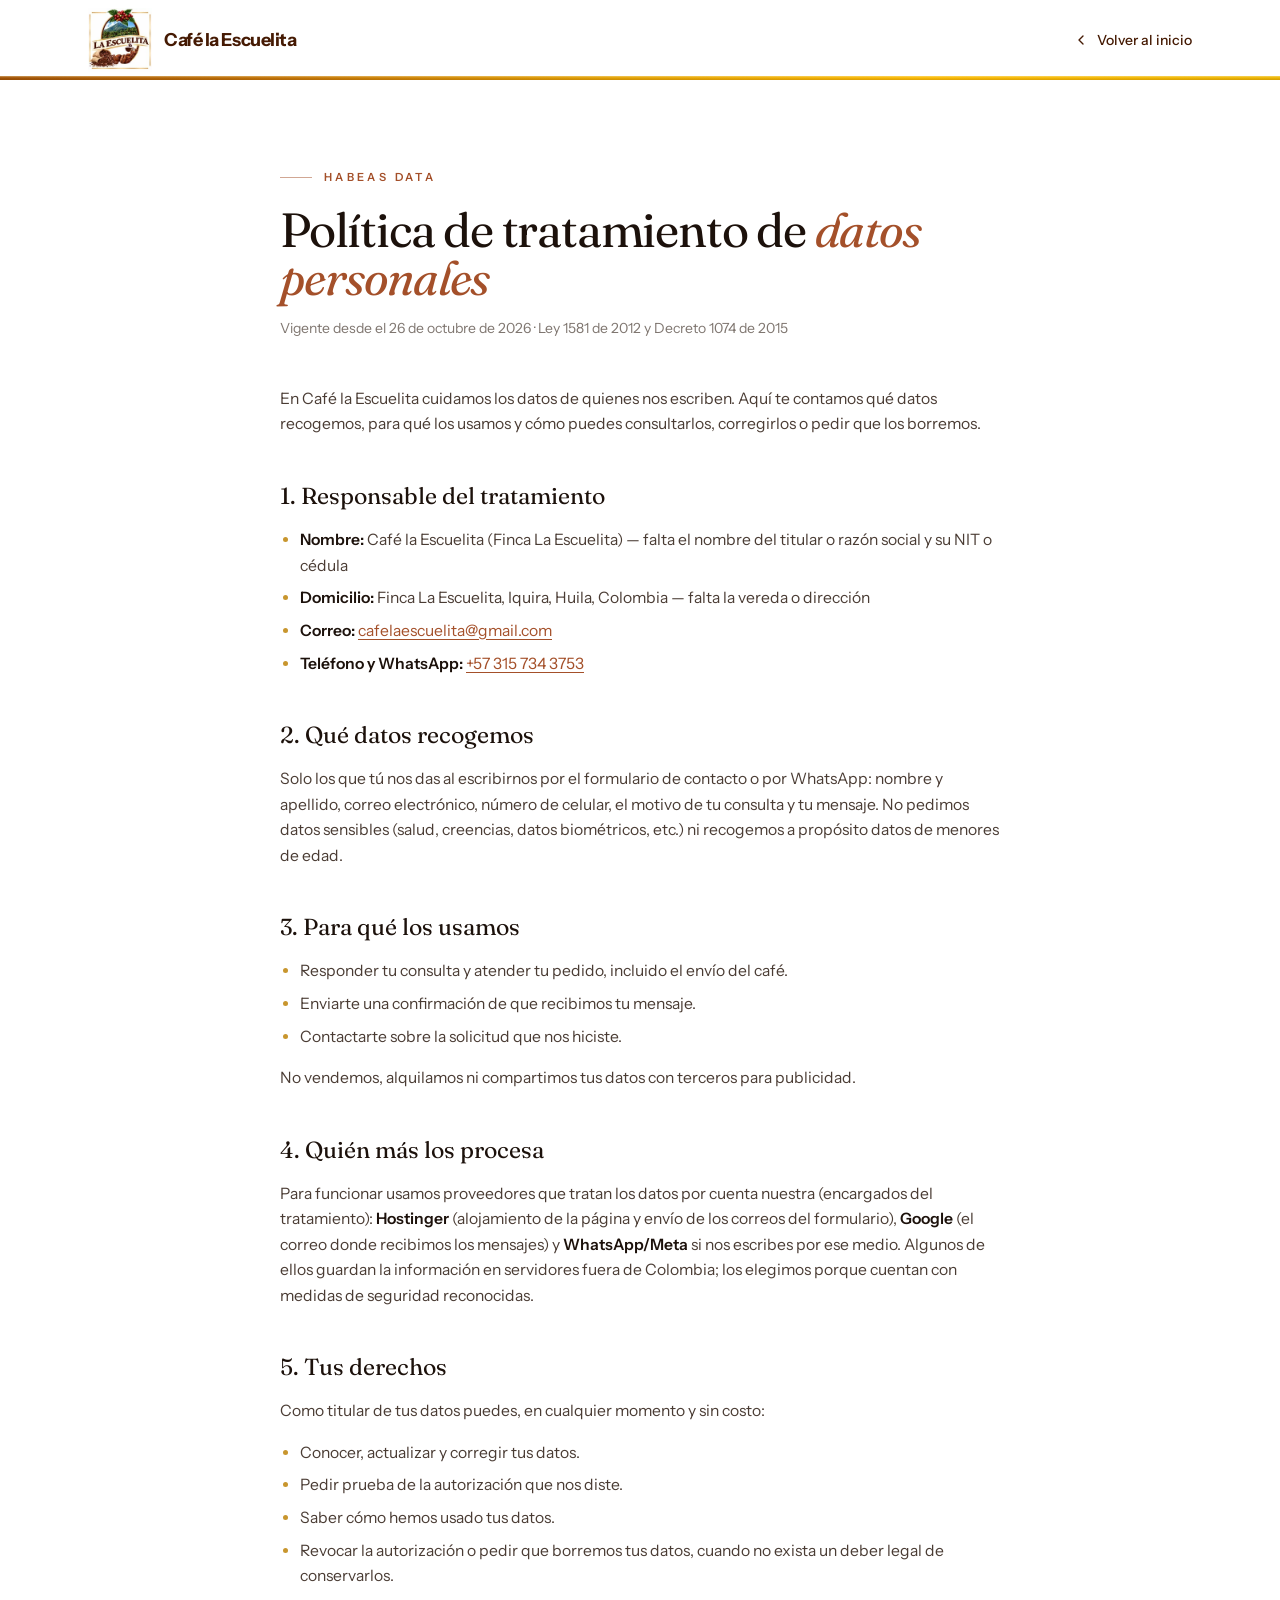
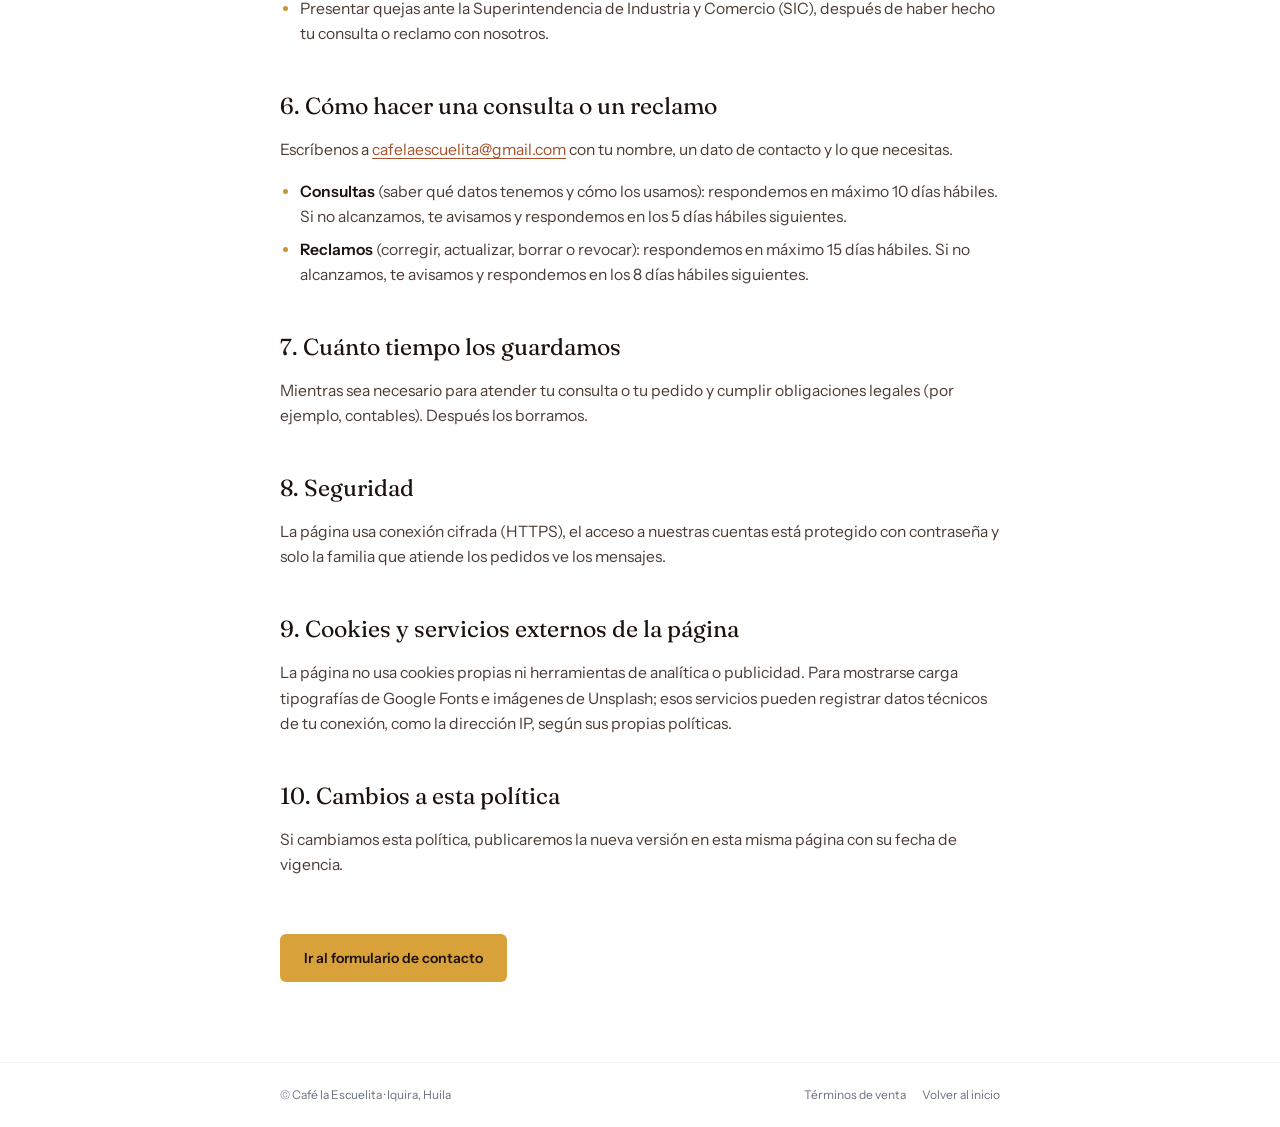
==== commit 60750692: "feat: Bold de punta a punta, términos de venta y ajustes del menú - Servidor (servidor.py): /api/ped" ====
--- a/plantilla la escuelita/public/politica-de-privacidad.html
+++ b/plantilla la escuelita/public/politica-de-privacidad.html
@@ -13,7 +13,7 @@
     <link rel="apple-touch-icon" href="./assets/images/apple-touch-icon.png?v=aecf07cb11" />
 
     <!-- CSS compilado con Tailwind (fuente: src/estilos.css → python construir.py) -->
-    <link rel="stylesheet" href="./assets/css/estilos.css?v=7f5fb044f6" />
+    <link rel="stylesheet" href="./assets/css/estilos.css?v=3a7af548ba" />
 
     <link rel="preconnect" href="https://fonts.googleapis.com" />
     <link rel="preconnect" href="https://fonts.gstatic.com" crossorigin />
@@ -27,12 +27,12 @@
     <header class="sticky top-0 z-50 bg-white/90 backdrop-blur-md">
         <div class="franja-dorada absolute inset-x-0 bottom-0 h-1" aria-hidden="true"></div>
         <nav class="mx-auto flex max-w-6xl items-center justify-between px-6 py-2">
-            <a href="./" class="flex items-center gap-3" aria-label="Café la Escuelita, inicio">
+            <a href="index.html" class="flex items-center gap-3" aria-label="Café la Escuelita, inicio">
                 <img src="./assets/images/logo-web.webp?v=3f88972a7d" width="160" height="160" alt="Logo de Café la Escuelita"
                     class="h-14 w-14 object-contain mix-blend-multiply md:h-16 md:w-16" />
                 <span class="hidden text-lg font-bold tracking-tight text-amber-950 sm:block">Café la Escuelita</span>
             </a>
-            <a href="./" class="inline-flex items-center gap-2 text-sm font-medium text-amber-950 transition-colors hover:text-terracota-600">
+            <a href="index.html" class="inline-flex items-center gap-2 text-sm font-medium text-amber-950 transition-colors hover:text-terracota-600">
                 <svg class="h-4 w-4" viewBox="0 0 24 24" fill="none" stroke="currentColor" stroke-width="2" stroke-linecap="round" stroke-linejoin="round" aria-hidden="true"><path d="M15 6l-6 6 6 6" /></svg>
                 Volver al inicio
             </a>
@@ -131,7 +131,7 @@
             </p>
         </div>
 
-        <a href="./#contacto"
+        <a href="index.html#contacto"
             class="mt-14 inline-flex items-center gap-2.5 rounded-md bg-mostaza-500 px-6 py-3.5 text-sm font-semibold text-espresso-900 transition-colors hover:bg-mostaza-400 focus-visible:outline-none focus-visible:ring-2 focus-visible:ring-espresso-900 focus-visible:ring-offset-2">
             Ir al formulario de contacto
         </a>
@@ -140,7 +140,10 @@
     <footer class="border-t border-gray-100">
         <div class="mx-auto flex max-w-3xl flex-col items-center gap-2 px-6 py-6 text-xs text-gray-500 sm:flex-row sm:justify-between">
             <p>© Café la Escuelita · Iquira, Huila</p>
-            <a href="./" class="transition-colors hover:text-gray-700">Volver al inicio</a>
+            <div class="flex gap-4">
+                <a href="terminos.html" class="transition-colors hover:text-gray-700">Términos de venta</a>
+                <a href="index.html" class="transition-colors hover:text-gray-700">Volver al inicio</a>
+            </div>
         </div>
     </footer>
 </body>
--- a/plantilla la escuelita/public/assets/css/estilos.css
+++ b/plantilla la escuelita/public/assets/css/estilos.css
@@ -1,2 +1,2 @@
 *,:after,:before{--tw-border-spacing-x:0;--tw-border-spacing-y:0;--tw-translate-x:0;--tw-translate-y:0;--tw-rotate:0;--tw-skew-x:0;--tw-skew-y:0;--tw-scale-x:1;--tw-scale-y:1;--tw-pan-x: ;--tw-pan-y: ;--tw-pinch-zoom: ;--tw-scroll-snap-strictness:proximity;--tw-gradient-from-position: ;--tw-gradient-via-position: ;--tw-gradient-to-position: ;--tw-ordinal: ;--tw-slashed-zero: ;--tw-numeric-figure: ;--tw-numeric-spacing: ;--tw-numeric-fraction: ;--tw-ring-inset: ;--tw-ring-offset-width:0px;--tw-ring-offset-color:#fff;--tw-ring-color:rgba(59,130,246,.5);--tw-ring-offset-shadow:0 0 #0000;--tw-ring-shadow:0 0 #0000;--tw-shadow:0 0 #0000;--tw-shadow-colored:0 0 #0000;--tw-blur: ;--tw-brightness: ;--tw-contrast: ;--tw-grayscale: ;--tw-hue-rotate: ;--tw-invert: ;--tw-saturate: ;--tw-sepia: ;--tw-drop-shadow: ;--tw-backdrop-blur: ;--tw-backdrop-brightness: ;--tw-backdrop-contrast: ;--tw-backdrop-grayscale: ;--tw-backdrop-hue-rotate: ;--tw-backdrop-invert: ;--tw-backdrop-opacity: ;--tw-backdrop-saturate: ;--tw-backdrop-sepia: ;--tw-contain-size: ;--tw-contain-layout: ;--tw-contain-paint: ;--tw-contain-style: }::backdrop{--tw-border-spacing-x:0;--tw-border-spacing-y:0;--tw-translate-x:0;--tw-translate-y:0;--tw-rotate:0;--tw-skew-x:0;--tw-skew-y:0;--tw-scale-x:1;--tw-scale-y:1;--tw-pan-x: ;--tw-pan-y: ;--tw-pinch-zoom: ;--tw-scroll-snap-strictness:proximity;--tw-gradient-from-position: ;--tw-gradient-via-position: ;--tw-gradient-to-position: ;--tw-ordinal: ;--tw-slashed-zero: ;--tw-numeric-figure: ;--tw-numeric-spacing: ;--tw-numeric-fraction: ;--tw-ring-inset: ;--tw-ring-offset-width:0px;--tw-ring-offset-color:#fff;--tw-ring-color:rgba(59,130,246,.5);--tw-ring-offset-shadow:0 0 #0000;--tw-ring-shadow:0 0 #0000;--tw-shadow:0 0 #0000;--tw-shadow-colored:0 0 #0000;--tw-blur: ;--tw-brightness: ;--tw-contrast: ;--tw-grayscale: ;--tw-hue-rotate: ;--tw-invert: ;--tw-saturate: ;--tw-sepia: ;--tw-drop-shadow: ;--tw-backdrop-blur: ;--tw-backdrop-brightness: ;--tw-backdrop-contrast: ;--tw-backdrop-grayscale: ;--tw-backdrop-hue-rotate: ;--tw-backdrop-invert: ;--tw-backdrop-opacity: ;--tw-backdrop-saturate: ;--tw-backdrop-sepia: ;--tw-contain-size: ;--tw-contain-layout: ;--tw-contain-paint: ;--tw-contain-style: }
-/*! tailwindcss v3.4.17 | MIT License | https://tailwindcss.com*/*,:after,:before{border:0 solid #e5e7eb;box-sizing:border-box}:after,:before{--tw-content:""}:host,html{line-height:1.5;-webkit-text-size-adjust:100%;font-family:ui-sans-serif,system-ui,sans-serif,Apple Color Emoji,Segoe UI Emoji,Segoe UI Symbol,Noto Color Emoji;font-feature-settings:normal;font-variation-settings:normal;-moz-tab-size:4;-o-tab-size:4;tab-size:4;-webkit-tap-highlight-color:transparent}body{line-height:inherit;margin:0}hr{border-top-width:1px;color:inherit;height:0}abbr:where([title]){-webkit-text-decoration:underline dotted;text-decoration:underline dotted}h1,h2,h3,h4,h5,h6{font-size:inherit;font-weight:inherit}a{color:inherit;text-decoration:inherit}b,strong{font-weight:bolder}code,kbd,pre,samp{font-family:ui-monospace,SFMono-Regular,Menlo,Monaco,Consolas,Liberation Mono,Courier New,monospace;font-feature-settings:normal;font-size:1em;font-variation-settings:normal}small{font-size:80%}sub,sup{font-size:75%;line-height:0;position:relative;vertical-align:baseline}sub{bottom:-.25em}sup{top:-.5em}table{border-collapse:collapse;border-color:inherit;text-indent:0}button,input,optgroup,select,textarea{color:inherit;font-family:inherit;font-feature-settings:inherit;font-size:100%;font-variation-settings:inherit;font-weight:inherit;letter-spacing:inherit;line-height:inherit;margin:0;padding:0}button,select{text-transform:none}button,input:where([type=button]),input:where([type=reset]),input:where([type=submit]){-webkit-appearance:button;background-color:transparent;background-image:none}:-moz-focusring{outline:auto}:-moz-ui-invalid{box-shadow:none}progress{vertical-align:baseline}::-webkit-inner-spin-button,::-webkit-outer-spin-button{height:auto}[type=search]{-webkit-appearance:textfield;outline-offset:-2px}::-webkit-search-decoration{-webkit-appearance:none}::-webkit-file-upload-button{-webkit-appearance:button;font:inherit}summary{display:list-item}blockquote,dd,dl,figure,h1,h2,h3,h4,h5,h6,hr,p,pre{margin:0}fieldset{margin:0}fieldset,legend{padding:0}menu,ol,ul{list-style:none;margin:0;padding:0}dialog{padding:0}textarea{resize:vertical}input::-moz-placeholder,textarea::-moz-placeholder{color:#9ca3af;opacity:1}input::placeholder,textarea::placeholder{color:#9ca3af;opacity:1}[role=button],button{cursor:pointer}:disabled{cursor:default}audio,canvas,embed,iframe,img,object,svg,video{display:block;vertical-align:middle}img,video{height:auto;max-width:100%}[hidden]:where(:not([hidden=until-found])){display:none}[multiple],[type=date],[type=datetime-local],[type=email],[type=month],[type=number],[type=password],[type=search],[type=tel],[type=text],[type=time],[type=url],[type=week],input:where(:not([type])),select,textarea{-webkit-appearance:none;-moz-appearance:none;appearance:none;background-color:#fff;border-color:#6b7280;border-radius:0;border-width:1px;font-size:1rem;line-height:1.5rem;padding:.5rem .75rem;--tw-shadow:0 0 #0000}[multiple]:focus,[type=date]:focus,[type=datetime-local]:focus,[type=email]:focus,[type=month]:focus,[type=number]:focus,[type=password]:focus,[type=search]:focus,[type=tel]:focus,[type=text]:focus,[type=time]:focus,[type=url]:focus,[type=week]:focus,input:where(:not([type])):focus,select:focus,textarea:focus{outline:2px solid transparent;outline-offset:2px;--tw-ring-inset:var(--tw-empty,/*!*/ /*!*/);--tw-ring-offset-width:0px;--tw-ring-offset-color:#fff;--tw-ring-color:#2563eb;--tw-ring-offset-shadow:var(--tw-ring-inset) 0 0 0 var(--tw-ring-offset-width) var(--tw-ring-offset-color);--tw-ring-shadow:var(--tw-ring-inset) 0 0 0 calc(1px + var(--tw-ring-offset-width)) var(--tw-ring-color);border-color:#2563eb;box-shadow:var(--tw-ring-offset-shadow),var(--tw-ring-shadow),var(--tw-shadow)}input::-moz-placeholder,textarea::-moz-placeholder{color:#6b7280;opacity:1}input::placeholder,textarea::placeholder{color:#6b7280;opacity:1}::-webkit-datetime-edit-fields-wrapper{padding:0}::-webkit-date-and-time-value{min-height:1.5em;text-align:inherit}::-webkit-datetime-edit{display:inline-flex}::-webkit-datetime-edit,::-webkit-datetime-edit-day-field,::-webkit-datetime-edit-hour-field,::-webkit-datetime-edit-meridiem-field,::-webkit-datetime-edit-millisecond-field,::-webkit-datetime-edit-minute-field,::-webkit-datetime-edit-month-field,::-webkit-datetime-edit-second-field,::-webkit-datetime-edit-year-field{padding-bottom:0;padding-top:0}select{background-image:url("data:image/svg+xml;charset=utf-8,%3Csvg xmlns='http://www.w3.org/2000/svg' fill='none' viewBox='0 0 20 20'%3E%3Cpath stroke='%236b7280' stroke-linecap='round' stroke-linejoin='round' stroke-width='1.5' d='m6 8 4 4 4-4'/%3E%3C/svg%3E");background-position:right .5rem center;background-repeat:no-repeat;background-size:1.5em 1.5em;padding-right:2.5rem;-webkit-print-color-adjust:exact;print-color-adjust:exact}[multiple],[size]:where(select:not([size="1"])){background-image:none;background-position:0 0;background-repeat:unset;background-size:initial;padding-right:.75rem;-webkit-print-color-adjust:unset;print-color-adjust:unset}[type=checkbox],[type=radio]{-webkit-appearance:none;-moz-appearance:none;appearance:none;background-color:#fff;background-origin:border-box;border-color:#6b7280;border-width:1px;color:#2563eb;display:inline-block;flex-shrink:0;height:1rem;padding:0;-webkit-print-color-adjust:exact;print-color-adjust:exact;-webkit-user-select:none;-moz-user-select:none;user-select:none;vertical-align:middle;width:1rem;--tw-shadow:0 0 #0000}[type=checkbox]{border-radius:0}[type=radio]{border-radius:100%}[type=checkbox]:focus,[type=radio]:focus{outline:2px solid transparent;outline-offset:2px;--tw-ring-inset:var(--tw-empty,/*!*/ /*!*/);--tw-ring-offset-width:2px;--tw-ring-offset-color:#fff;--tw-ring-color:#2563eb;--tw-ring-offset-shadow:var(--tw-ring-inset) 0 0 0 var(--tw-ring-offset-width) var(--tw-ring-offset-color);--tw-ring-shadow:var(--tw-ring-inset) 0 0 0 calc(2px + var(--tw-ring-offset-width)) var(--tw-ring-color);box-shadow:var(--tw-ring-offset-shadow),var(--tw-ring-shadow),var(--tw-shadow)}[type=checkbox]:checked,[type=radio]:checked{background-color:currentColor;background-position:50%;background-repeat:no-repeat;background-size:100% 100%;border-color:transparent}[type=checkbox]:checked{background-image:url("data:image/svg+xml;charset=utf-8,%3Csvg xmlns='http://www.w3.org/2000/svg' fill='%23fff' viewBox='0 0 16 16'%3E%3Cpath d='M12.207 4.793a1 1 0 0 1 0 1.414l-5 5a1 1 0 0 1-1.414 0l-2-2a1 1 0 0 1 1.414-1.414L6.5 9.086l4.293-4.293a1 1 0 0 1 1.414 0'/%3E%3C/svg%3E")}@media (forced-colors:active) {[type=checkbox]:checked{-webkit-appearance:auto;-moz-appearance:auto;appearance:auto}}[type=radio]:checked{background-image:url("data:image/svg+xml;charset=utf-8,%3Csvg xmlns='http://www.w3.org/2000/svg' fill='%23fff' viewBox='0 0 16 16'%3E%3Ccircle cx='8' cy='8' r='3'/%3E%3C/svg%3E")}@media (forced-colors:active) {[type=radio]:checked{-webkit-appearance:auto;-moz-appearance:auto;appearance:auto}}[type=checkbox]:checked:focus,[type=checkbox]:checked:hover,[type=radio]:checked:focus,[type=radio]:checked:hover{background-color:currentColor;border-color:transparent}[type=checkbox]:indeterminate{background-color:currentColor;background-image:url("data:image/svg+xml;charset=utf-8,%3Csvg xmlns='http://www.w3.org/2000/svg' fill='none' viewBox='0 0 16 16'%3E%3Cpath stroke='%23fff' stroke-linecap='round' stroke-linejoin='round' stroke-width='2' d='M4 8h8'/%3E%3C/svg%3E");background-position:50%;background-repeat:no-repeat;background-size:100% 100%;border-color:transparent}@media (forced-colors:active) {[type=checkbox]:indeterminate{-webkit-appearance:auto;-moz-appearance:auto;appearance:auto}}[type=checkbox]:indeterminate:focus,[type=checkbox]:indeterminate:hover{background-color:currentColor;border-color:transparent}[type=file]{background:unset;border-color:inherit;border-radius:0;border-width:0;font-size:unset;line-height:inherit;padding:0}[type=file]:focus{outline:1px solid ButtonText;outline:1px auto -webkit-focus-ring-color}[hidden]{display:none!important}.pregunta summary{list-style:none}.pregunta summary::-webkit-details-marker{display:none}.pregunta[open] .mas{transform:rotate(45deg)}.pregunta a{color:#a4502a;text-decoration:underline;text-underline-offset:3px}.legal>*+*{margin-top:1rem}.legal h2{color:#1c110b;font-family:Fraunces,Georgia,serif;font-size:1.45rem;line-height:1.3;margin-top:2.75rem}.legal ul{list-style:disc;padding-left:1.25rem}.legal li+li{margin-top:.45rem}.legal li::marker{color:#c8962e}.legal strong{color:#1c110b;font-weight:600}.legal a{color:#a4502a;text-decoration:underline;text-underline-offset:3px}@keyframes subir{0%{opacity:0;transform:translateY(14px)}to{opacity:1;transform:none}}.aparecer{animation:subir .8s cubic-bezier(.2,.7,.2,1) forwards;opacity:0}.retraso-1{animation-delay:.1s}.retraso-2{animation-delay:.2s}.retraso-3{animation-delay:.3s}.retraso-4{animation-delay:.45s}.titular{font-variation-settings:"SOFT" 100,"WONK" 1}.velo-texto:before{background:radial-gradient(ellipse 60% 55% at 55% 50%,#fff 45%,hsla(0,0%,100%,.85) 65%,hsla(0,0%,100%,0) 100%);content:"";inset:-4rem -2rem;pointer-events:none;position:absolute;z-index:-1}.paso-burbuja,.paso-gota,.paso-grano,.paso-vapor{transform-box:fill-box;transform-origin:50% 50%}@keyframes paso-vapor{0%{opacity:0;transform:translateY(4px)}40%{opacity:1}to{opacity:0;transform:translateY(-7px)}}.paso-vapor{animation:paso-vapor 2.6s ease-out infinite;opacity:0}@keyframes paso-grano{0%{opacity:0;transform:translateY(-6px) rotate(0)}15%{opacity:1}65%{opacity:1;transform:translateY(24px) rotate(40deg)}80%,to{opacity:0;transform:translateY(26px) rotate(40deg)}}.paso-grano{animation:paso-grano 2.4s cubic-bezier(.55,0,.8,.6) infinite;opacity:0}@keyframes paso-gota{0%{opacity:0;transform:translateY(-3px) scale(.6)}20%{opacity:1;transform:translateY(0) scale(1)}75%{opacity:1;transform:translateY(7px)}to{opacity:0;transform:translateY(9px)}}.paso-gota{animation:paso-gota 1.2s ease-in infinite;opacity:0}@keyframes paso-burbuja{0%,to{opacity:.3;transform:scale(.4)}50%{opacity:1;transform:scale(1.3)}}.paso-burbuja{animation:paso-burbuja 2s ease-in-out infinite}.paso svg{transition:transform .5s cubic-bezier(.2,.7,.2,1)}.paso:hover svg{transform:translateY(-4px)}.escena-3d{--w:12rem;--d:calc(var(--w)*0.36);padding:1.5rem 3rem 0;perspective:1400px;position:relative}@media (min-width:768px){.escena-3d{--w:15.5rem}}.bolsa-3d{border-radius:1rem;cursor:pointer;display:block;transform-style:preserve-3d;-webkit-tap-highlight-color:transparent}.bolsa-3d:focus{outline:none}.bolsa-3d:focus-visible:not([data-puntero]){outline:2px solid #c8962e;outline-offset:12px}.bolsa-3d .giro,.bolsa-3d .volteo{display:block;transform-style:preserve-3d}.bolsa-3d .giro{animation:girar-bolsa 9s ease-in-out infinite}.bolsa-3d .volteo{aspect-ratio:560/1385;position:relative;transition:transform 1.1s cubic-bezier(.3,.7,.2,1);width:var(--w)}.bolsa-3d[aria-pressed=true] .volteo{transform:rotateY(180deg)}.bolsa-3d .cara{backface-visibility:hidden;-webkit-backface-visibility:hidden;inset:0;position:absolute}.bolsa-3d .cara img{height:100%;-o-object-fit:fill;object-fit:fill;width:100%}.bolsa-3d .cara-frente{transform:translateZ(calc(var(--d)/2))}.bolsa-3d .cara-reverso{transform:rotateY(180deg) translateZ(calc(var(--d)/2))}.bolsa-3d .cara:after{animation:brillo-bolsa 9s ease-in-out infinite;background:linear-gradient(100deg,rgba(30,15,5,.14),transparent 28%,hsla(0,0%,100%,.5) 47%,transparent 62%,rgba(30,15,5,.16));background-size:240% 100%;content:"";inset:0;-webkit-mask:var(--mascara) center /100% 100% no-repeat;mask:var(--mascara) center /100% 100% no-repeat;pointer-events:none;position:absolute}.bolsa-3d .costado{backface-visibility:hidden;-webkit-backface-visibility:hidden;background:linear-gradient(90deg,#d3cec6,#ebe8e2 38%,#f6f4f0 50%,#e4e0d9 62%,#cdc7be);bottom:0;clip-path:polygon(50% .8%,100% 9%,100% 99.2%,96% 100%,4% 100%,0 99.2%,0 9%);left:50%;margin-left:calc(var(--d)/-2);position:absolute;top:0;width:var(--d)}.bolsa-3d .costado svg{height:100%;inset:0;position:absolute;width:100%}.bolsa-3d .costado path{fill:none;stroke:rgba(90,75,60,.28);stroke-width:1;vector-effect:non-scaling-stroke}.bolsa-3d .costado:after{animation:luz-fuelle 9s ease-in-out infinite;background:#2a1a10;content:"";inset:0;position:absolute}.bolsa-3d .costado-der{transform:rotateY(90deg) translateZ(calc(var(--w)/2 - 1px))}.bolsa-3d .costado-izq{transform:rotateY(-90deg) translateZ(calc(var(--w)/2 - 1px))}.bolsa-3d .costado-der:after{animation-direction:reverse}@keyframes luz-fuelle{0%,to{opacity:.02}50%{opacity:.2}}.sombra-3d{animation:sombra-bolsa 9s ease-in-out infinite;background:radial-gradient(closest-side,rgba(42,26,16,.35),transparent);border-radius:50%;display:block;height:1.4rem;margin:-.6rem auto 0;width:calc(var(--w)*1.2)}@keyframes girar-bolsa{0%,to{transform:rotateY(-24deg) rotateX(3deg) translateY(0)}50%{transform:rotateY(24deg) rotateX(1deg) translateY(-6px)}}@keyframes brillo-bolsa{0%,to{background-position:100% 0}50%{background-position:0 0}}@keyframes sombra-bolsa{0%,to{opacity:.9;transform:translateX(-6%) scaleX(.92)}50%{opacity:.7;transform:translateX(6%) scaleX(.86)}}.franja-dorada{background:linear-gradient(180deg,rgba(255,244,200,.45),rgba(255,244,200,0) 45%,rgba(90,40,0,.18)),linear-gradient(90deg,#a05206,#c27408 22%,#e3a205 48%,#fbbb06 72%,#edb603)}@media (prefers-reduced-motion:reduce){.aparecer{opacity:1}.aparecer,.bolsa-3d .cara:after,.bolsa-3d .costado:after,.bolsa-3d .giro,.sombra-3d{animation:none}.bolsa-3d .giro{transform:rotateY(-16deg)}.paso-burbuja,.paso-gota,.paso-grano,.paso-vapor{animation:none;opacity:1}.paso-grano:not(:first-child){opacity:0}}html{scroll-behavior:smooth}.pestana{color:#a8a29e}.pestana:hover{color:#e6c78a}.pestana[aria-selected=true]{background:#c8962e;color:#120a06}.pestana:focus-visible{outline:2px solid #e6c78a;outline-offset:2px}@keyframes fundido{0%{opacity:0;transform:translateY(10px)}to{opacity:1;transform:none}}.panel[hidden]{display:none!important}.panel:not([hidden]){animation:fundido .6s cubic-bezier(.2,.7,.2,1)}.panel figure{overflow:hidden}.panel .foto{transition:transform 1.2s cubic-bezier(.2,.7,.2,1)}.panel figure:hover .foto{transform:scale(1.04)}@media (prefers-reduced-motion:reduce){.panel:not([hidden]){animation:none}.panel .foto{transition:none}}.revelar.listo .revelar-item{opacity:0;transform:translateY(28px)}.revelar.listo .revelar-item svg>*{stroke-dasharray:1;stroke-dashoffset:1}.revelar.visible .revelar-item{opacity:1;transform:none;transition:opacity .8s cubic-bezier(.2,.7,.2,1),transform .8s cubic-bezier(.2,.7,.2,1);transition-delay:calc(var(--i, 0)*.18s)}.revelar.visible .revelar-item svg>*{stroke-dashoffset:0;transition:stroke-dashoffset 1.6s cubic-bezier(.45,0,.2,1) calc(var(--i, 0)*.18s + .25s)}.llenado{transform-origin:left center}.revelar.listo .nota{opacity:0;transform:translateY(8px) scale(.94)}.revelar.listo .llenado{transform:scaleX(0)}.revelar.listo .valor{opacity:0;transform:translateX(-6px)}.revelar.visible .nota{opacity:1;transform:none;transition:opacity .5s ease,transform .5s cubic-bezier(.2,.7,.2,1);transition-delay:calc(var(--j, 0)*.09s)}.revelar.visible .llenado{transform:scaleX(1);transition:transform .4s cubic-bezier(.3,.7,.3,1);transition-delay:calc(.45s + var(--fila, 0)*.3s + var(--j, 0)*.1s)}.revelar.visible .valor{opacity:1;transform:none;transition:opacity .45s ease,transform .45s ease;transition-delay:calc(.95s + var(--fila, 0)*.3s)}.sin-barra{scrollbar-width:none}.sin-barra::-webkit-scrollbar{display:none}.receta[open]{animation:fundido .35s cubic-bezier(.2,.7,.2,1)}html:has(.receta[open]){overflow:hidden}@media (prefers-reduced-motion:reduce){.receta[open]{animation:none}#recetas-lista{scroll-behavior:auto}}.sr-only{height:1px;margin:-1px;overflow:hidden;padding:0;position:absolute;width:1px;clip:rect(0,0,0,0);border-width:0;white-space:nowrap}.pointer-events-none{pointer-events:none}.visible{visibility:visible}.invisible{visibility:hidden}.absolute{position:absolute}.relative{position:relative}.sticky{position:sticky}.inset-0{inset:0}.inset-x-0{left:0;right:0}.-bottom-3{bottom:-.75rem}.-bottom-\[0\.18em\]{bottom:-.18em}.bottom-0{bottom:0}.left-2{left:.5rem}.left-3{left:.75rem}.left-\[0\.95em\]{left:.95em}.left-\[12\.5\%\]{left:12.5%}.left-full{left:100%}.right-3{right:.75rem}.right-5{right:1.25rem}.right-\[12\.5\%\]{right:12.5%}.top-0{top:0}.top-1\/2{top:50%}.top-10{top:2.5rem}.top-3{top:.75rem}.isolate{isolation:isolate}.-z-10{z-index:-10}.z-10{z-index:10}.z-50{z-index:50}.m-auto{margin:auto}.mx-4{margin-left:1rem;margin-right:1rem}.mx-auto{margin-left:auto;margin-right:auto}.-mt-\[42\%\]{margin-top:-42%}.mb-10{margin-bottom:2.5rem}.mb-2{margin-bottom:.5rem}.mb-5{margin-bottom:1.25rem}.mb-7{margin-bottom:1.75rem}.ml-auto{margin-left:auto}.mt-0\.5{margin-top:.125rem}.mt-1{margin-top:.25rem}.mt-10{margin-top:2.5rem}.mt-12{margin-top:3rem}.mt-14{margin-top:3.5rem}.mt-16{margin-top:4rem}.mt-2{margin-top:.5rem}.mt-3{margin-top:.75rem}.mt-4{margin-top:1rem}.mt-5{margin-top:1.25rem}.mt-6{margin-top:1.5rem}.mt-7{margin-top:1.75rem}.mt-8{margin-top:2rem}.mt-9{margin-top:2.25rem}.block{display:block}.flex{display:flex}.inline-flex{display:inline-flex}.grid{display:grid}.hidden{display:none}.aspect-\[3\/2\]{aspect-ratio:3/2}.aspect-\[4\/3\]{aspect-ratio:4/3}.aspect-\[4\/5\]{aspect-ratio:4/5}.aspect-square{aspect-ratio:1/1}.h-1{height:.25rem}.h-1\.5{height:.375rem}.h-10{height:2.5rem}.h-12{height:3rem}.h-14{height:3.5rem}.h-20{height:5rem}.h-3\.5{height:.875rem}.h-4{height:1rem}.h-5{height:1.25rem}.h-52{height:13rem}.h-6{height:1.5rem}.h-7{height:1.75rem}.h-9{height:2.25rem}.h-\[0\.22em\]{height:.22em}.h-\[18px\]{height:18px}.h-\[25rem\]{height:25rem}.h-auto{height:auto}.h-full{height:100%}.h-px{height:1px}.max-h-\[calc\(100dvh-2rem\)\]{max-height:calc(100dvh - 2rem)}.min-h-\[26rem\]{min-height:26rem}.min-h-screen{min-height:100vh}.w-1\.5{width:.375rem}.w-10{width:2.5rem}.w-12{width:3rem}.w-14{width:3.5rem}.w-20{width:5rem}.w-3\.5{width:.875rem}.w-4{width:1rem}.w-4\/5{width:80%}.w-48{width:12rem}.w-5{width:1.25rem}.w-6{width:1.5rem}.w-7{width:1.75rem}.w-8{width:2rem}.w-9{width:2.25rem}.w-\[18px\]{width:18px}.w-\[62\%\]{width:62%}.w-\[68\%\]{width:68%}.w-\[68px\]{width:68px}.w-\[88\%\]{width:88%}.w-\[min\(60rem\2c calc\(100\%-2rem\)\)\]{width:min(60rem,calc(100% - 2rem))}.w-auto{width:auto}.w-fit{width:-moz-fit-content;width:fit-content}.w-full{width:100%}.min-w-0{min-width:0}.max-w-2xl{max-width:42rem}.max-w-3xl{max-width:48rem}.max-w-6xl{max-width:72rem}.max-w-\[26ch\]{max-width:26ch}.max-w-\[30ch\]{max-width:30ch}.max-w-\[32rem\]{max-width:32rem}.max-w-\[34ch\]{max-width:34ch}.max-w-\[46ch\]{max-width:46ch}.max-w-md{max-width:28rem}.max-w-sm{max-width:24rem}.max-w-xl{max-width:36rem}.flex-1{flex:1 1 0%}.shrink-0{flex-shrink:0}.-translate-x-20{--tw-translate-x:-5rem}.-translate-x-20,.-translate-y-1\/2{transform:translate(var(--tw-translate-x),var(--tw-translate-y)) rotate(var(--tw-rotate)) skewX(var(--tw-skew-x)) skewY(var(--tw-skew-y)) scaleX(var(--tw-scale-x)) scaleY(var(--tw-scale-y))}.-translate-y-1\/2{--tw-translate-y:-50%}.-rotate-45{--tw-rotate:-45deg}.-rotate-45,.-rotate-90{transform:translate(var(--tw-translate-x),var(--tw-translate-y)) rotate(var(--tw-rotate)) skewX(var(--tw-skew-x)) skewY(var(--tw-skew-y)) scaleX(var(--tw-scale-x)) scaleY(var(--tw-scale-y))}.-rotate-90{--tw-rotate:-90deg}.-rotate-\[1\.5deg\]{--tw-rotate:-1.5deg}.-rotate-\[1\.5deg\],.rotate-\[1\.5deg\]{transform:translate(var(--tw-translate-x),var(--tw-translate-y)) rotate(var(--tw-rotate)) skewX(var(--tw-skew-x)) skewY(var(--tw-skew-y)) scaleX(var(--tw-scale-x)) scaleY(var(--tw-scale-y))}.rotate-\[1\.5deg\]{--tw-rotate:1.5deg}.transform{transform:translate(var(--tw-translate-x),var(--tw-translate-y)) rotate(var(--tw-rotate)) skewX(var(--tw-skew-x)) skewY(var(--tw-skew-y)) scaleX(var(--tw-scale-x)) scaleY(var(--tw-scale-y))}.cursor-pointer{cursor:pointer}.resize-y{resize:vertical}.resize{resize:both}.snap-x{scroll-snap-type:x var(--tw-scroll-snap-strictness)}.snap-mandatory{--tw-scroll-snap-strictness:mandatory}.snap-start{scroll-snap-align:start}.scroll-mt-20{scroll-margin-top:5rem}.grid-cols-2{grid-template-columns:repeat(2,minmax(0,1fr))}.grid-cols-\[4\.5rem_1fr_4\.5rem\]{grid-template-columns:4.5rem 1fr 4.5rem}.flex-col{flex-direction:column}.flex-wrap{flex-wrap:wrap}.place-items-center{place-items:center}.items-start{align-items:flex-start}.items-end{align-items:flex-end}.items-center{align-items:center}.items-baseline{align-items:baseline}.justify-end{justify-content:flex-end}.justify-center{justify-content:center}.justify-between{justify-content:space-between}.gap-1{gap:.25rem}.gap-1\.5{gap:.375rem}.gap-10{gap:2.5rem}.gap-12{gap:3rem}.gap-14{gap:3.5rem}.gap-16{gap:4rem}.gap-2{gap:.5rem}.gap-2\.5{gap:.625rem}.gap-3{gap:.75rem}.gap-4{gap:1rem}.gap-6{gap:1.5rem}.gap-8{gap:2rem}.gap-\[2px\]{gap:2px}.gap-x-16{-moz-column-gap:4rem;column-gap:4rem}.gap-x-8{-moz-column-gap:2rem;column-gap:2rem}.gap-y-12{row-gap:3rem}.gap-y-4{row-gap:1rem}.space-y-2\.5>:not([hidden])~:not([hidden]){--tw-space-y-reverse:0;margin-bottom:calc(.625rem*var(--tw-space-y-reverse));margin-top:calc(.625rem*(1 - var(--tw-space-y-reverse)))}.space-y-3>:not([hidden])~:not([hidden]){--tw-space-y-reverse:0;margin-bottom:calc(.75rem*var(--tw-space-y-reverse));margin-top:calc(.75rem*(1 - var(--tw-space-y-reverse)))}.space-y-4>:not([hidden])~:not([hidden]){--tw-space-y-reverse:0;margin-bottom:calc(1rem*var(--tw-space-y-reverse));margin-top:calc(1rem*(1 - var(--tw-space-y-reverse)))}.overflow-hidden{overflow:hidden}.overflow-x-auto{overflow-x:auto}.overflow-y-auto{overflow-y:auto}.overflow-x-hidden{overflow-x:hidden}.scroll-smooth{scroll-behavior:smooth}.whitespace-nowrap{white-space:nowrap}.rounded-2xl{border-radius:1rem}.rounded-3xl{border-radius:1.5rem}.rounded-\[5px\]{border-radius:5px}.rounded-full{border-radius:9999px}.rounded-lg{border-radius:.5rem}.rounded-md{border-radius:.375rem}.rounded-sm{border-radius:.125rem}.border{border-width:1px}.border-0{border-width:0}.border-\[6px\]{border-width:6px}.border-b{border-bottom-width:1px}.border-l-2{border-left-width:2px}.border-r{border-right-width:1px}.border-t{border-top-width:1px}.border-dashed{border-style:dashed}.border-espresso-900\/10{border-color:rgba(28,17,11,.1)}.border-espresso-900\/15{border-color:rgba(28,17,11,.15)}.border-espresso-900\/20{border-color:rgba(28,17,11,.2)}.border-espresso-900\/25{border-color:rgba(28,17,11,.25)}.border-espresso-900\/5{border-color:rgba(28,17,11,.05)}.border-gray-100{--tw-border-opacity:1;border-color:rgb(243 244 246/var(--tw-border-opacity,1))}.border-oro-500{--tw-border-opacity:1;border-color:rgb(200 150 46/var(--tw-border-opacity,1))}.border-oro-500\/30{border-color:rgba(200,150,46,.3)}.border-oro-500\/40{border-color:rgba(200,150,46,.4)}.border-stone-200{--tw-border-opacity:1;border-color:rgb(231 229 228/var(--tw-border-opacity,1))}.border-stone-300\/70{border-color:hsla(24,6%,83%,.7)}.border-terracota-600\/40{border-color:rgba(164,80,42,.4)}.border-transparent{border-color:transparent}.border-white{--tw-border-opacity:1;border-color:rgb(255 255 255/var(--tw-border-opacity,1))}.border-white\/20{border-color:hsla(0,0%,100%,.2)}.bg-amber-800\/60{background-color:rgba(146,64,14,.6)}.bg-amber-900{--tw-bg-opacity:1;background-color:rgb(120 53 15/var(--tw-bg-opacity,1))}.bg-crema-100{--tw-bg-opacity:1;background-color:rgb(248 243 234/var(--tw-bg-opacity,1))}.bg-crema-100\/60{background-color:hsla(39,50%,95%,.6)}.bg-crema-200\/70{background-color:hsla(37,45%,90%,.7)}.bg-emerald-50{--tw-bg-opacity:1;background-color:rgb(236 253 245/var(--tw-bg-opacity,1))}.bg-espresso-900{--tw-bg-opacity:1;background-color:rgb(28 17 11/var(--tw-bg-opacity,1))}.bg-espresso-900\/10{background-color:rgba(28,17,11,.1)}.bg-espresso-900\/75{background-color:rgba(28,17,11,.75)}.bg-espresso-950{--tw-bg-opacity:1;background-color:rgb(18 10 6/var(--tw-bg-opacity,1))}.bg-mostaza-500{--tw-bg-opacity:1;background-color:rgb(217 161 58/var(--tw-bg-opacity,1))}.bg-red-50{--tw-bg-opacity:1;background-color:rgb(254 242 242/var(--tw-bg-opacity,1))}.bg-terracota-600\/50{background-color:rgba(164,80,42,.5)}.bg-white{--tw-bg-opacity:1;background-color:rgb(255 255 255/var(--tw-bg-opacity,1))}.bg-white\/90{background-color:hsla(0,0%,100%,.9)}.bg-white\/95{background-color:hsla(0,0%,100%,.95)}.bg-gradient-to-t{background-image:linear-gradient(to top,var(--tw-gradient-stops))}.from-espresso-900\/25{--tw-gradient-from:rgba(28,17,11,.25) var(--tw-gradient-from-position);--tw-gradient-to:rgba(28,17,11,0) var(--tw-gradient-to-position);--tw-gradient-stops:var(--tw-gradient-from),var(--tw-gradient-to)}.from-espresso-950\/85{--tw-gradient-from:rgba(18,10,6,.85) var(--tw-gradient-from-position);--tw-gradient-to:rgba(18,10,6,0) var(--tw-gradient-to-position);--tw-gradient-stops:var(--tw-gradient-from),var(--tw-gradient-to)}.from-espresso-950\/90{--tw-gradient-from:rgba(18,10,6,.9) var(--tw-gradient-from-position);--tw-gradient-to:rgba(18,10,6,0) var(--tw-gradient-to-position);--tw-gradient-stops:var(--tw-gradient-from),var(--tw-gradient-to)}.via-espresso-950\/10{--tw-gradient-to:rgba(18,10,6,0) var(--tw-gradient-to-position);--tw-gradient-stops:var(--tw-gradient-from),rgba(18,10,6,.1) var(--tw-gradient-via-position),var(--tw-gradient-to)}.via-espresso-950\/20{--tw-gradient-to:rgba(18,10,6,0) var(--tw-gradient-to-position);--tw-gradient-stops:var(--tw-gradient-from),rgba(18,10,6,.2) var(--tw-gradient-via-position),var(--tw-gradient-to)}.via-espresso-950\/30{--tw-gradient-to:rgba(18,10,6,0) var(--tw-gradient-to-position);--tw-gradient-stops:var(--tw-gradient-from),rgba(18,10,6,.3) var(--tw-gradient-via-position),var(--tw-gradient-to)}.via-transparent{--tw-gradient-to:transparent var(--tw-gradient-to-position);--tw-gradient-stops:var(--tw-gradient-from),transparent var(--tw-gradient-via-position),var(--tw-gradient-to)}.to-espresso-900\/10{--tw-gradient-to:rgba(28,17,11,.1) var(--tw-gradient-to-position)}.to-transparent{--tw-gradient-to:transparent var(--tw-gradient-to-position)}.object-contain{-o-object-fit:contain;object-fit:contain}.object-cover{-o-object-fit:cover;object-fit:cover}.object-\[45\%_center\]{-o-object-position:45% center;object-position:45% center}.object-\[60\%_center\]{-o-object-position:60% center;object-position:60% center}.p-0{padding:0}.p-1\.5{padding:.375rem}.p-5{padding:1.25rem}.p-8{padding:2rem}.px-2\.5{padding-left:.625rem;padding-right:.625rem}.px-3\.5{padding-left:.875rem;padding-right:.875rem}.px-4{padding-left:1rem;padding-right:1rem}.px-5{padding-left:1.25rem;padding-right:1.25rem}.px-6{padding-left:1.5rem;padding-right:1.5rem}.py-1{padding-bottom:.25rem;padding-top:.25rem}.py-16{padding-bottom:4rem;padding-top:4rem}.py-2{padding-bottom:.5rem;padding-top:.5rem}.py-2\.5{padding-bottom:.625rem;padding-top:.625rem}.py-20{padding-bottom:5rem;padding-top:5rem}.py-3{padding-bottom:.75rem;padding-top:.75rem}.py-3\.5{padding-bottom:.875rem;padding-top:.875rem}.py-4{padding-bottom:1rem;padding-top:1rem}.py-5{padding-bottom:1.25rem;padding-top:1.25rem}.py-6{padding-bottom:1.5rem;padding-top:1.5rem}.py-8{padding-bottom:2rem;padding-top:2rem}.pb-10{padding-bottom:2.5rem}.pb-12{padding-bottom:3rem}.pb-20{padding-bottom:5rem}.pb-4{padding-bottom:1rem}.pb-6{padding-bottom:1.5rem}.pb-8{padding-bottom:2rem}.pl-3{padding-left:.75rem}.pl-5{padding-left:1.25rem}.pl-\[0\.85em\]{padding-left:.85em}.pr-10{padding-right:2.5rem}.pr-8{padding-right:2rem}.pt-0\.5{padding-top:.125rem}.pt-12{padding-top:3rem}.pt-2{padding-top:.5rem}.pt-20{padding-top:5rem}.pt-6{padding-top:1.5rem}.pt-7{padding-top:1.75rem}.pt-8{padding-top:2rem}.text-left{text-align:left}.text-center{text-align:center}.text-right{text-align:right}.font-display{font-family:Fraunces,Georgia,serif}.font-texto{font-family:Instrument Sans,ui-sans-serif,system-ui,sans-serif}.text-3xl{font-size:1.875rem;line-height:2.25rem}.text-4xl{font-size:2.25rem;line-height:2.5rem}.text-\[0\.65rem\]{font-size:.65rem}.text-\[0\.72rem\]{font-size:.72rem}.text-\[0\.7rem\]{font-size:.7rem}.text-\[0\.95rem\]{font-size:.95rem}.text-\[0\.98rem\]{font-size:.98rem}.text-\[1\.05rem\]{font-size:1.05rem}.text-\[clamp\(3\.1rem\2c 8\.4vw\2c 6\.3rem\)\]{font-size:clamp(3.1rem,8.4vw,6.3rem)}.text-base{font-size:1rem;line-height:1.5rem}.text-lg{font-size:1.125rem;line-height:1.75rem}.text-sm{font-size:.875rem;line-height:1.25rem}.text-xl{font-size:1.25rem;line-height:1.75rem}.text-xs{font-size:.75rem;line-height:1rem}.font-\[330\]{font-weight:330}.font-\[350\]{font-weight:350}.font-bold{font-weight:700}.font-medium{font-weight:500}.font-normal{font-weight:400}.font-semibold{font-weight:600}.uppercase{text-transform:uppercase}.italic{font-style:italic}.leading-\[0\.93\]{line-height:.93}.leading-\[1\.05\]{line-height:1.05}.leading-\[1\.08\]{line-height:1.08}.leading-relaxed{line-height:1.625}.leading-snug{line-height:1.375}.leading-tight{line-height:1.25}.tracking-\[-0\.035em\]{letter-spacing:-.035em}.tracking-\[0\.15em\]{letter-spacing:.15em}.tracking-\[0\.25em\]{letter-spacing:.25em}.tracking-\[0\.2em\]{letter-spacing:.2em}.tracking-\[0\.3em\]{letter-spacing:.3em}.tracking-tight{letter-spacing:-.025em}.text-amber-800{--tw-text-opacity:1;color:rgb(146 64 14/var(--tw-text-opacity,1))}.text-amber-950{--tw-text-opacity:1;color:rgb(69 26 3/var(--tw-text-opacity,1))}.text-crema-100{--tw-text-opacity:1;color:rgb(248 243 234/var(--tw-text-opacity,1))}.text-emerald-800{--tw-text-opacity:1;color:rgb(6 95 70/var(--tw-text-opacity,1))}.text-espresso-800{--tw-text-opacity:1;color:rgb(42 26 16/var(--tw-text-opacity,1))}.text-espresso-800\/50{color:rgba(42,26,16,.5)}.text-espresso-800\/60{color:rgba(42,26,16,.6)}.text-espresso-800\/70{color:rgba(42,26,16,.7)}.text-espresso-800\/75{color:rgba(42,26,16,.75)}.text-espresso-800\/80{color:rgba(42,26,16,.8)}.text-espresso-800\/85{color:rgba(42,26,16,.85)}.text-espresso-900{--tw-text-opacity:1;color:rgb(28 17 11/var(--tw-text-opacity,1))}.text-espresso-900\/\[0\.2\]{color:rgba(28,17,11,.2)}.text-gray-500{--tw-text-opacity:1;color:rgb(107 114 128/var(--tw-text-opacity,1))}.text-gray-600{--tw-text-opacity:1;color:rgb(75 85 99/var(--tw-text-opacity,1))}.text-gray-900{--tw-text-opacity:1;color:rgb(17 24 39/var(--tw-text-opacity,1))}.text-mostaza-500{--tw-text-opacity:1;color:rgb(217 161 58/var(--tw-text-opacity,1))}.text-oro-300{--tw-text-opacity:1;color:rgb(230 199 138/var(--tw-text-opacity,1))}.text-oro-500{--tw-text-opacity:1;color:rgb(200 150 46/var(--tw-text-opacity,1))}.text-red-800{--tw-text-opacity:1;color:rgb(153 27 27/var(--tw-text-opacity,1))}.text-stone-50{--tw-text-opacity:1;color:rgb(250 250 249/var(--tw-text-opacity,1))}.text-stone-500{--tw-text-opacity:1;color:rgb(120 113 108/var(--tw-text-opacity,1))}.text-stone-700{--tw-text-opacity:1;color:rgb(68 64 60/var(--tw-text-opacity,1))}.text-stone-900{--tw-text-opacity:1;color:rgb(28 25 23/var(--tw-text-opacity,1))}.text-terracota-600{--tw-text-opacity:1;color:rgb(164 80 42/var(--tw-text-opacity,1))}.text-white{--tw-text-opacity:1;color:rgb(255 255 255/var(--tw-text-opacity,1))}.text-white\/85{color:hsla(0,0%,100%,.85)}.underline{text-decoration-line:underline}.decoration-espresso-900\/30{text-decoration-color:rgba(28,17,11,.3)}.decoration-1{text-decoration-thickness:1px}.underline-offset-2{text-underline-offset:2px}.underline-offset-\[6px\]{text-underline-offset:6px}.antialiased{-webkit-font-smoothing:antialiased;-moz-osx-font-smoothing:grayscale}.mix-blend-multiply{mix-blend-mode:multiply}.shadow-2xl{--tw-shadow:0 25px 50px -12px rgba(0,0,0,.25);--tw-shadow-colored:0 25px 50px -12px var(--tw-shadow-color)}.shadow-2xl,.shadow-\[0_20px_40px_-15px_rgba\(18\2c 10\2c 6\2c 0\.6\)\]{box-shadow:var(--tw-ring-offset-shadow,0 0 #0000),var(--tw-ring-shadow,0 0 #0000),var(--tw-shadow)}.shadow-\[0_20px_40px_-15px_rgba\(18\2c 10\2c 6\2c 0\.6\)\]{--tw-shadow:0 20px 40px -15px rgba(18,10,6,.6);--tw-shadow-colored:0 20px 40px -15px var(--tw-shadow-color)}.shadow-\[0_24px_50px_-24px_rgba\(42\2c 26\2c 16\2c 0\.55\)\]{--tw-shadow:0 24px 50px -24px rgba(42,26,16,.55);--tw-shadow-colored:0 24px 50px -24px var(--tw-shadow-color);box-shadow:var(--tw-ring-offset-shadow,0 0 #0000),var(--tw-ring-shadow,0 0 #0000),var(--tw-shadow)}.shadow-\[0_28px_60px_-24px_rgba\(42\2c 26\2c 16\2c 0\.6\)\]{--tw-shadow:0 28px 60px -24px rgba(42,26,16,.6);--tw-shadow-colored:0 28px 60px -24px var(--tw-shadow-color);box-shadow:var(--tw-ring-offset-shadow,0 0 #0000),var(--tw-ring-shadow,0 0 #0000),var(--tw-shadow)}.shadow-\[0_30px_60px_-20px_rgba\(18\2c 10\2c 6\2c 0\.55\)\]{--tw-shadow:0 30px 60px -20px rgba(18,10,6,.55);--tw-shadow-colored:0 30px 60px -20px var(--tw-shadow-color)}.shadow-\[0_30px_60px_-20px_rgba\(18\2c 10\2c 6\2c 0\.55\)\],.shadow-lg{box-shadow:var(--tw-ring-offset-shadow,0 0 #0000),var(--tw-ring-shadow,0 0 #0000),var(--tw-shadow)}.shadow-lg{--tw-shadow:0 10px 15px -3px rgba(0,0,0,.1),0 4px 6px -4px rgba(0,0,0,.1);--tw-shadow-colored:0 10px 15px -3px var(--tw-shadow-color),0 4px 6px -4px var(--tw-shadow-color)}.shadow-md{--tw-shadow:0 4px 6px -1px rgba(0,0,0,.1),0 2px 4px -2px rgba(0,0,0,.1);--tw-shadow-colored:0 4px 6px -1px var(--tw-shadow-color),0 2px 4px -2px var(--tw-shadow-color)}.shadow-md,.shadow-sm{box-shadow:var(--tw-ring-offset-shadow,0 0 #0000),var(--tw-ring-shadow,0 0 #0000),var(--tw-shadow)}.shadow-sm{--tw-shadow:0 1px 2px 0 rgba(0,0,0,.05);--tw-shadow-colored:0 1px 2px 0 var(--tw-shadow-color)}.ring-1{--tw-ring-offset-shadow:var(--tw-ring-inset) 0 0 0 var(--tw-ring-offset-width) var(--tw-ring-offset-color);--tw-ring-shadow:var(--tw-ring-inset) 0 0 0 calc(1px + var(--tw-ring-offset-width)) var(--tw-ring-color);box-shadow:var(--tw-ring-offset-shadow),var(--tw-ring-shadow),var(--tw-shadow,0 0 #0000)}.ring-oro-500\/20{--tw-ring-color:rgba(200,150,46,.2)}.blur{--tw-blur:blur(8px)}.blur,.drop-shadow-\[0_8px_14px_rgba\(63\2c 9\2c 4\2c 0\.35\)\]{filter:var(--tw-blur) var(--tw-brightness) var(--tw-contrast) var(--tw-grayscale) var(--tw-hue-rotate) var(--tw-invert) var(--tw-saturate) var(--tw-sepia) var(--tw-drop-shadow)}.drop-shadow-\[0_8px_14px_rgba\(63\2c 9\2c 4\2c 0\.35\)\]{--tw-drop-shadow:drop-shadow(0 8px 14px rgba(63,9,4,.35))}.backdrop-blur-lg{--tw-backdrop-blur:blur(16px)}.backdrop-blur-lg,.backdrop-blur-md{-webkit-backdrop-filter:var(--tw-backdrop-blur) var(--tw-backdrop-brightness) var(--tw-backdrop-contrast) var(--tw-backdrop-grayscale) var(--tw-backdrop-hue-rotate) var(--tw-backdrop-invert) var(--tw-backdrop-opacity) var(--tw-backdrop-saturate) var(--tw-backdrop-sepia);backdrop-filter:var(--tw-backdrop-blur) var(--tw-backdrop-brightness) var(--tw-backdrop-contrast) var(--tw-backdrop-grayscale) var(--tw-backdrop-hue-rotate) var(--tw-backdrop-invert) var(--tw-backdrop-opacity) var(--tw-backdrop-saturate) var(--tw-backdrop-sepia)}.backdrop-blur-md{--tw-backdrop-blur:blur(12px)}.backdrop-blur-sm{--tw-backdrop-blur:blur(4px);-webkit-backdrop-filter:var(--tw-backdrop-blur) var(--tw-backdrop-brightness) var(--tw-backdrop-contrast) var(--tw-backdrop-grayscale) var(--tw-backdrop-hue-rotate) var(--tw-backdrop-invert) var(--tw-backdrop-opacity) var(--tw-backdrop-saturate) var(--tw-backdrop-sepia);backdrop-filter:var(--tw-backdrop-blur) var(--tw-backdrop-brightness) var(--tw-backdrop-contrast) var(--tw-backdrop-grayscale) var(--tw-backdrop-hue-rotate) var(--tw-backdrop-invert) var(--tw-backdrop-opacity) var(--tw-backdrop-saturate) var(--tw-backdrop-sepia)}.transition{transition-duration:.15s;transition-property:color,background-color,border-color,text-decoration-color,fill,stroke,opacity,box-shadow,transform,filter,-webkit-backdrop-filter;transition-property:color,background-color,border-color,text-decoration-color,fill,stroke,opacity,box-shadow,transform,filter,backdrop-filter;transition-property:color,background-color,border-color,text-decoration-color,fill,stroke,opacity,box-shadow,transform,filter,backdrop-filter,-webkit-backdrop-filter;transition-timing-function:cubic-bezier(.4,0,.2,1)}.transition-colors{transition-duration:.15s;transition-property:color,background-color,border-color,text-decoration-color,fill,stroke;transition-timing-function:cubic-bezier(.4,0,.2,1)}.transition-transform{transition-duration:.15s;transition-property:transform;transition-timing-function:cubic-bezier(.4,0,.2,1)}.duration-300{transition-duration:.3s}.duration-700{transition-duration:.7s}.ease-out{transition-timing-function:cubic-bezier(0,0,.2,1)}.placeholder\:text-espresso-800\/35::-moz-placeholder{color:rgba(42,26,16,.35)}.placeholder\:text-espresso-800\/35::placeholder{color:rgba(42,26,16,.35)}.backdrop\:bg-espresso-950\/70::backdrop{background-color:rgba(18,10,6,.7)}.backdrop\:backdrop-blur-sm::backdrop{--tw-backdrop-blur:blur(4px);-webkit-backdrop-filter:var(--tw-backdrop-blur) var(--tw-backdrop-brightness) var(--tw-backdrop-contrast) var(--tw-backdrop-grayscale) var(--tw-backdrop-hue-rotate) var(--tw-backdrop-invert) var(--tw-backdrop-opacity) var(--tw-backdrop-saturate) var(--tw-backdrop-sepia);backdrop-filter:var(--tw-backdrop-blur) var(--tw-backdrop-brightness) var(--tw-backdrop-contrast) var(--tw-backdrop-grayscale) var(--tw-backdrop-hue-rotate) var(--tw-backdrop-invert) var(--tw-backdrop-opacity) var(--tw-backdrop-saturate) var(--tw-backdrop-sepia)}.focus-within\:border-mostaza-500:focus-within{--tw-border-opacity:1;border-color:rgb(217 161 58/var(--tw-border-opacity,1))}.focus-within\:ring-2:focus-within{--tw-ring-offset-shadow:var(--tw-ring-inset) 0 0 0 var(--tw-ring-offset-width) var(--tw-ring-offset-color);--tw-ring-shadow:var(--tw-ring-inset) 0 0 0 calc(2px + var(--tw-ring-offset-width)) var(--tw-ring-color);box-shadow:var(--tw-ring-offset-shadow),var(--tw-ring-shadow),var(--tw-shadow,0 0 #0000)}.focus-within\:ring-mostaza-500\/25:focus-within{--tw-ring-color:rgba(217,161,58,.25)}.hover\:-translate-y-0\.5:hover{--tw-translate-y:-0.125rem;transform:translate(var(--tw-translate-x),var(--tw-translate-y)) rotate(var(--tw-rotate)) skewX(var(--tw-skew-x)) skewY(var(--tw-skew-y)) scaleX(var(--tw-scale-x)) scaleY(var(--tw-scale-y))}.hover\:border-amber-300:hover{--tw-border-opacity:1;border-color:rgb(252 211 77/var(--tw-border-opacity,1))}.hover\:border-espresso-900\/40:hover{border-color:rgba(28,17,11,.4)}.hover\:border-oro-500\/30:hover{border-color:rgba(200,150,46,.3)}.hover\:bg-crema-100:hover{--tw-bg-opacity:1;background-color:rgb(248 243 234/var(--tw-bg-opacity,1))}.hover\:bg-crema-200\/70:hover{background-color:hsla(37,45%,90%,.7)}.hover\:bg-espresso-900:hover{--tw-bg-opacity:1;background-color:rgb(28 17 11/var(--tw-bg-opacity,1))}.hover\:bg-mostaza-400:hover{--tw-bg-opacity:1;background-color:rgb(226 176 74/var(--tw-bg-opacity,1))}.hover\:bg-white:hover{--tw-bg-opacity:1;background-color:rgb(255 255 255/var(--tw-bg-opacity,1))}.hover\:text-gray-700:hover{--tw-text-opacity:1;color:rgb(55 65 81/var(--tw-text-opacity,1))}.hover\:text-oro-300:hover{--tw-text-opacity:1;color:rgb(230 199 138/var(--tw-text-opacity,1))}.hover\:text-terracota-600:hover{--tw-text-opacity:1;color:rgb(164 80 42/var(--tw-text-opacity,1))}.hover\:decoration-terracota-600:hover{text-decoration-color:#a4502a}.hover\:opacity-80:hover{opacity:.8}.hover\:shadow-\[0_10px_20px_rgba\(198\2c 141\2c 39\2c 0\.3\)\]:hover{--tw-shadow:0 10px 20px rgba(198,141,39,.3);--tw-shadow-colored:0 10px 20px var(--tw-shadow-color);box-shadow:var(--tw-ring-offset-shadow,0 0 #0000),var(--tw-ring-shadow,0 0 #0000),var(--tw-shadow)}.hover\:shadow-\[0_10px_20px_rgba\(28\2c 17\2c 11\2c 0\.08\)\]:hover{--tw-shadow:0 10px 20px rgba(28,17,11,.08);--tw-shadow-colored:0 10px 20px var(--tw-shadow-color)}.hover\:shadow-\[0_10px_20px_rgba\(28\2c 17\2c 11\2c 0\.08\)\]:hover,.hover\:shadow-md:hover{box-shadow:var(--tw-ring-offset-shadow,0 0 #0000),var(--tw-ring-shadow,0 0 #0000),var(--tw-shadow)}.hover\:shadow-md:hover{--tw-shadow:0 4px 6px -1px rgba(0,0,0,.1),0 2px 4px -2px rgba(0,0,0,.1);--tw-shadow-colored:0 4px 6px -1px var(--tw-shadow-color),0 2px 4px -2px var(--tw-shadow-color)}.focus\:border-mostaza-500:focus{--tw-border-opacity:1;border-color:rgb(217 161 58/var(--tw-border-opacity,1))}.focus\:ring-0:focus{--tw-ring-offset-shadow:var(--tw-ring-inset) 0 0 0 var(--tw-ring-offset-width) var(--tw-ring-offset-color);--tw-ring-shadow:var(--tw-ring-inset) 0 0 0 calc(var(--tw-ring-offset-width)) var(--tw-ring-color)}.focus\:ring-0:focus,.focus\:ring-2:focus{box-shadow:var(--tw-ring-offset-shadow),var(--tw-ring-shadow),var(--tw-shadow,0 0 #0000)}.focus\:ring-2:focus{--tw-ring-offset-shadow:var(--tw-ring-inset) 0 0 0 var(--tw-ring-offset-width) var(--tw-ring-offset-color);--tw-ring-shadow:var(--tw-ring-inset) 0 0 0 calc(2px + var(--tw-ring-offset-width)) var(--tw-ring-color)}.focus\:ring-mostaza-500\/25:focus{--tw-ring-color:rgba(217,161,58,.25)}.focus\:ring-mostaza-500\/40:focus{--tw-ring-color:rgba(217,161,58,.4)}.focus-visible\:outline-none:focus-visible{outline:2px solid transparent;outline-offset:2px}.focus-visible\:ring-2:focus-visible{--tw-ring-offset-shadow:var(--tw-ring-inset) 0 0 0 var(--tw-ring-offset-width) var(--tw-ring-offset-color);--tw-ring-shadow:var(--tw-ring-inset) 0 0 0 calc(2px + var(--tw-ring-offset-width)) var(--tw-ring-color);box-shadow:var(--tw-ring-offset-shadow),var(--tw-ring-shadow),var(--tw-shadow,0 0 #0000)}.focus-visible\:ring-4:focus-visible{--tw-ring-offset-shadow:var(--tw-ring-inset) 0 0 0 var(--tw-ring-offset-width) var(--tw-ring-offset-color);--tw-ring-shadow:var(--tw-ring-inset) 0 0 0 calc(4px + var(--tw-ring-offset-width)) var(--tw-ring-color);box-shadow:var(--tw-ring-offset-shadow),var(--tw-ring-shadow),var(--tw-shadow,0 0 #0000)}.focus-visible\:ring-inset:focus-visible{--tw-ring-inset:inset}.focus-visible\:ring-espresso-900:focus-visible{--tw-ring-opacity:1;--tw-ring-color:rgb(28 17 11/var(--tw-ring-opacity,1))}.focus-visible\:ring-mostaza-500:focus-visible{--tw-ring-opacity:1;--tw-ring-color:rgb(217 161 58/var(--tw-ring-opacity,1))}.focus-visible\:ring-offset-2:focus-visible{--tw-ring-offset-width:2px}.focus-visible\:ring-offset-white:focus-visible{--tw-ring-offset-color:#fff}.disabled\:pointer-events-none:disabled{pointer-events:none}.disabled\:opacity-0:disabled{opacity:0}.disabled\:opacity-60:disabled{opacity:.6}.group:hover .group-hover\:-translate-y-0\.5{--tw-translate-y:-0.125rem}.group:hover .group-hover\:-translate-y-0\.5,.group:hover .group-hover\:translate-x-0\.5{transform:translate(var(--tw-translate-x),var(--tw-translate-y)) rotate(var(--tw-rotate)) skewX(var(--tw-skew-x)) skewY(var(--tw-skew-y)) scaleX(var(--tw-scale-x)) scaleY(var(--tw-scale-y))}.group:hover .group-hover\:translate-x-0\.5{--tw-translate-x:0.125rem}.group:hover .group-hover\:rotate-0{--tw-rotate:0deg}.group:hover .group-hover\:rotate-0,.group:hover .group-hover\:scale-105{transform:translate(var(--tw-translate-x),var(--tw-translate-y)) rotate(var(--tw-rotate)) skewX(var(--tw-skew-x)) skewY(var(--tw-skew-y)) scaleX(var(--tw-scale-x)) scaleY(var(--tw-scale-y))}.group:hover .group-hover\:scale-105{--tw-scale-x:1.05;--tw-scale-y:1.05}.group:hover .group-hover\:border-espresso-900{--tw-border-opacity:1;border-color:rgb(28 17 11/var(--tw-border-opacity,1))}.group:hover .group-hover\:bg-oro-500{--tw-bg-opacity:1;background-color:rgb(200 150 46/var(--tw-bg-opacity,1))}.group:hover .group-hover\:text-espresso-950{--tw-text-opacity:1;color:rgb(18 10 6/var(--tw-text-opacity,1))}@media (min-width:640px){.sm\:left-6{left:1.5rem}.sm\:right-8{right:2rem}.sm\:mx-6{margin-left:1.5rem;margin-right:1.5rem}.sm\:ml-auto{margin-left:auto}.sm\:block{display:block}.sm\:h-64{height:16rem}.sm\:h-\[34rem\]{height:34rem}.sm\:w-\[84px\]{width:84px}.sm\:w-\[calc\(\(100\%-2px\)\/2\)\]{width:calc(50% - 1px)}.sm\:auto-cols-fr{grid-auto-columns:minmax(0,1fr)}.sm\:grid-flow-col{grid-auto-flow:column}.sm\:grid-cols-2{grid-template-columns:repeat(2,minmax(0,1fr))}.sm\:flex-row{flex-direction:row}.sm\:justify-between{justify-content:space-between}.sm\:p-10{padding:2.5rem}.sm\:p-12{padding:3rem}.sm\:px-10{padding-left:2.5rem;padding-right:2.5rem}.sm\:pt-10{padding-top:2.5rem}.sm\:pt-16{padding-top:4rem}.sm\:text-left{text-align:left}.sm\:text-2xl{font-size:1.5rem;line-height:2rem}.sm\:text-4xl{font-size:2.25rem;line-height:2.5rem}.sm\:text-lg{font-size:1.125rem;line-height:1.75rem}}@media (min-width:768px){.md\:mx-0{margin-left:0;margin-right:0}.md\:flex{display:flex}.md\:grid{display:grid}.md\:hidden{display:none}.md\:h-16{height:4rem}.md\:h-auto{height:auto}.md\:max-h-\[calc\(100dvh-2rem\)\]{max-height:calc(100dvh - 2rem)}.md\:min-h-\[44rem\]{min-height:44rem}.md\:w-16{width:4rem}.md\:grid-cols-2{grid-template-columns:repeat(2,minmax(0,1fr))}.md\:grid-cols-3{grid-template-columns:repeat(3,minmax(0,1fr))}.md\:grid-cols-\[5fr_6fr\]{grid-template-columns:5fr 6fr}.md\:gap-0{gap:0}.md\:gap-10{gap:2.5rem}.md\:gap-8{gap:2rem}.md\:divide-x>:not([hidden])~:not([hidden]){--tw-divide-x-reverse:0;border-left-width:calc(1px*(1 - var(--tw-divide-x-reverse)));border-right-width:calc(1px*var(--tw-divide-x-reverse))}.md\:divide-espresso-900\/10>:not([hidden])~:not([hidden]){border-color:rgba(28,17,11,.1)}.md\:overflow-visible{overflow:visible}.md\:overflow-y-auto{overflow-y:auto}.md\:px-10{padding-left:2.5rem;padding-right:2.5rem}.md\:py-20{padding-bottom:5rem;padding-top:5rem}.md\:py-24{padding-bottom:6rem;padding-top:6rem}.md\:py-28{padding-bottom:7rem;padding-top:7rem}.md\:pb-24{padding-bottom:6rem}.md\:pb-28{padding-bottom:7rem}.md\:pt-24{padding-top:6rem}.md\:text-left{text-align:left}.md\:text-2xl{font-size:1.5rem;line-height:2rem}.md\:text-4xl{font-size:2.25rem;line-height:2.5rem}.md\:text-5xl{font-size:3rem;line-height:1}.md\:text-lg{font-size:1.125rem;line-height:1.75rem}}@media (min-width:1024px){.lg\:relative{position:relative}.lg\:left-5{left:1.25rem}.lg\:right-5{right:1.25rem}.lg\:z-20{z-index:20}.lg\:order-first{order:-9999}.lg\:col-span-5{grid-column:span 5/span 5}.lg\:col-span-6{grid-column:span 6/span 6}.lg\:col-span-7{grid-column:span 7/span 7}.lg\:col-start-1{grid-column-start:1}.lg\:col-start-2{grid-column-start:2}.lg\:row-span-2{grid-row:span 2/span 2}.lg\:row-start-1{grid-row-start:1}.lg\:mx-0{margin-left:0;margin-right:0}.lg\:-ml-24{margin-left:-6rem}.lg\:-mt-7{margin-top:-1.75rem}.lg\:mb-0{margin-bottom:0}.lg\:mr-0{margin-right:0}.lg\:mt-14{margin-top:3.5rem}.lg\:block{display:block}.lg\:hidden{display:none}.lg\:aspect-\[7\/8\]{aspect-ratio:7/8}.lg\:h-full{height:100%}.lg\:min-h-\[min\(48rem\2c calc\(100svh-6\.5rem\)\)\]{min-height:min(48rem,calc(100svh - 6.5rem))}.lg\:w-\[92px\]{width:92px}.lg\:w-\[calc\(\(100\%-4px\)\/3\)\]{width:calc(33.33333% - 1.33333px)}.lg\:w-\[calc\(100\%\+6rem\)\]{width:calc(100% + 6rem)}.lg\:max-w-md{max-width:28rem}.lg\:max-w-none{max-width:none}.lg\:grid-cols-12{grid-template-columns:repeat(12,minmax(0,1fr))}.lg\:grid-cols-2{grid-template-columns:repeat(2,minmax(0,1fr))}.lg\:grid-cols-4{grid-template-columns:repeat(4,minmax(0,1fr))}.lg\:gap-0{gap:0}.lg\:gap-20{gap:5rem}.lg\:gap-8{gap:2rem}.lg\:self-start{align-self:flex-start}.lg\:self-end{align-self:flex-end}.lg\:rounded-none{border-radius:0}.lg\:rounded-bl-\[2\.25rem\]{border-bottom-left-radius:2.25rem}.lg\:py-20{padding-bottom:5rem;padding-top:5rem}.lg\:pb-0{padding-bottom:0}.lg\:pb-24{padding-bottom:6rem}.lg\:pl-12{padding-left:3rem}.lg\:pl-14{padding-left:3.5rem}.lg\:pl-\[calc\(max\(0px\2c \(100vw-72rem\)\/2\)\+1\.5rem\)\]{padding-left:calc(max(0px,(100vw - 72rem) / 2) + 1.5rem)}.lg\:pr-12{padding-right:3rem}.lg\:pr-36{padding-right:9rem}.lg\:pt-16{padding-top:4rem}.lg\:pt-32{padding-top:8rem}.lg\:text-left{text-align:left}.lg\:text-5xl{font-size:3rem;line-height:1}}+/*! tailwindcss v3.4.17 | MIT License | https://tailwindcss.com*/*,:after,:before{border:0 solid #e5e7eb;box-sizing:border-box}:after,:before{--tw-content:""}:host,html{line-height:1.5;-webkit-text-size-adjust:100%;font-family:ui-sans-serif,system-ui,sans-serif,Apple Color Emoji,Segoe UI Emoji,Segoe UI Symbol,Noto Color Emoji;font-feature-settings:normal;font-variation-settings:normal;-moz-tab-size:4;-o-tab-size:4;tab-size:4;-webkit-tap-highlight-color:transparent}body{line-height:inherit;margin:0}hr{border-top-width:1px;color:inherit;height:0}abbr:where([title]){-webkit-text-decoration:underline dotted;text-decoration:underline dotted}h1,h2,h3,h4,h5,h6{font-size:inherit;font-weight:inherit}a{color:inherit;text-decoration:inherit}b,strong{font-weight:bolder}code,kbd,pre,samp{font-family:ui-monospace,SFMono-Regular,Menlo,Monaco,Consolas,Liberation Mono,Courier New,monospace;font-feature-settings:normal;font-size:1em;font-variation-settings:normal}small{font-size:80%}sub,sup{font-size:75%;line-height:0;position:relative;vertical-align:baseline}sub{bottom:-.25em}sup{top:-.5em}table{border-collapse:collapse;border-color:inherit;text-indent:0}button,input,optgroup,select,textarea{color:inherit;font-family:inherit;font-feature-settings:inherit;font-size:100%;font-variation-settings:inherit;font-weight:inherit;letter-spacing:inherit;line-height:inherit;margin:0;padding:0}button,select{text-transform:none}button,input:where([type=button]),input:where([type=reset]),input:where([type=submit]){-webkit-appearance:button;background-color:transparent;background-image:none}:-moz-focusring{outline:auto}:-moz-ui-invalid{box-shadow:none}progress{vertical-align:baseline}::-webkit-inner-spin-button,::-webkit-outer-spin-button{height:auto}[type=search]{-webkit-appearance:textfield;outline-offset:-2px}::-webkit-search-decoration{-webkit-appearance:none}::-webkit-file-upload-button{-webkit-appearance:button;font:inherit}summary{display:list-item}blockquote,dd,dl,figure,h1,h2,h3,h4,h5,h6,hr,p,pre{margin:0}fieldset{margin:0}fieldset,legend{padding:0}menu,ol,ul{list-style:none;margin:0;padding:0}dialog{padding:0}textarea{resize:vertical}input::-moz-placeholder,textarea::-moz-placeholder{color:#9ca3af;opacity:1}input::placeholder,textarea::placeholder{color:#9ca3af;opacity:1}[role=button],button{cursor:pointer}:disabled{cursor:default}audio,canvas,embed,iframe,img,object,svg,video{display:block;vertical-align:middle}img,video{height:auto;max-width:100%}[hidden]:where(:not([hidden=until-found])){display:none}[multiple],[type=date],[type=datetime-local],[type=email],[type=month],[type=number],[type=password],[type=search],[type=tel],[type=text],[type=time],[type=url],[type=week],input:where(:not([type])),select,textarea{-webkit-appearance:none;-moz-appearance:none;appearance:none;background-color:#fff;border-color:#6b7280;border-radius:0;border-width:1px;font-size:1rem;line-height:1.5rem;padding:.5rem .75rem;--tw-shadow:0 0 #0000}[multiple]:focus,[type=date]:focus,[type=datetime-local]:focus,[type=email]:focus,[type=month]:focus,[type=number]:focus,[type=password]:focus,[type=search]:focus,[type=tel]:focus,[type=text]:focus,[type=time]:focus,[type=url]:focus,[type=week]:focus,input:where(:not([type])):focus,select:focus,textarea:focus{outline:2px solid transparent;outline-offset:2px;--tw-ring-inset:var(--tw-empty,/*!*/ /*!*/);--tw-ring-offset-width:0px;--tw-ring-offset-color:#fff;--tw-ring-color:#2563eb;--tw-ring-offset-shadow:var(--tw-ring-inset) 0 0 0 var(--tw-ring-offset-width) var(--tw-ring-offset-color);--tw-ring-shadow:var(--tw-ring-inset) 0 0 0 calc(1px + var(--tw-ring-offset-width)) var(--tw-ring-color);border-color:#2563eb;box-shadow:var(--tw-ring-offset-shadow),var(--tw-ring-shadow),var(--tw-shadow)}input::-moz-placeholder,textarea::-moz-placeholder{color:#6b7280;opacity:1}input::placeholder,textarea::placeholder{color:#6b7280;opacity:1}::-webkit-datetime-edit-fields-wrapper{padding:0}::-webkit-date-and-time-value{min-height:1.5em;text-align:inherit}::-webkit-datetime-edit{display:inline-flex}::-webkit-datetime-edit,::-webkit-datetime-edit-day-field,::-webkit-datetime-edit-hour-field,::-webkit-datetime-edit-meridiem-field,::-webkit-datetime-edit-millisecond-field,::-webkit-datetime-edit-minute-field,::-webkit-datetime-edit-month-field,::-webkit-datetime-edit-second-field,::-webkit-datetime-edit-year-field{padding-bottom:0;padding-top:0}select{background-image:url("data:image/svg+xml;charset=utf-8,%3Csvg xmlns='http://www.w3.org/2000/svg' fill='none' viewBox='0 0 20 20'%3E%3Cpath stroke='%236b7280' stroke-linecap='round' stroke-linejoin='round' stroke-width='1.5' d='m6 8 4 4 4-4'/%3E%3C/svg%3E");background-position:right .5rem center;background-repeat:no-repeat;background-size:1.5em 1.5em;padding-right:2.5rem;-webkit-print-color-adjust:exact;print-color-adjust:exact}[multiple],[size]:where(select:not([size="1"])){background-image:none;background-position:0 0;background-repeat:unset;background-size:initial;padding-right:.75rem;-webkit-print-color-adjust:unset;print-color-adjust:unset}[type=checkbox],[type=radio]{-webkit-appearance:none;-moz-appearance:none;appearance:none;background-color:#fff;background-origin:border-box;border-color:#6b7280;border-width:1px;color:#2563eb;display:inline-block;flex-shrink:0;height:1rem;padding:0;-webkit-print-color-adjust:exact;print-color-adjust:exact;-webkit-user-select:none;-moz-user-select:none;user-select:none;vertical-align:middle;width:1rem;--tw-shadow:0 0 #0000}[type=checkbox]{border-radius:0}[type=radio]{border-radius:100%}[type=checkbox]:focus,[type=radio]:focus{outline:2px solid transparent;outline-offset:2px;--tw-ring-inset:var(--tw-empty,/*!*/ /*!*/);--tw-ring-offset-width:2px;--tw-ring-offset-color:#fff;--tw-ring-color:#2563eb;--tw-ring-offset-shadow:var(--tw-ring-inset) 0 0 0 var(--tw-ring-offset-width) var(--tw-ring-offset-color);--tw-ring-shadow:var(--tw-ring-inset) 0 0 0 calc(2px + var(--tw-ring-offset-width)) var(--tw-ring-color);box-shadow:var(--tw-ring-offset-shadow),var(--tw-ring-shadow),var(--tw-shadow)}[type=checkbox]:checked,[type=radio]:checked{background-color:currentColor;background-position:50%;background-repeat:no-repeat;background-size:100% 100%;border-color:transparent}[type=checkbox]:checked{background-image:url("data:image/svg+xml;charset=utf-8,%3Csvg xmlns='http://www.w3.org/2000/svg' fill='%23fff' viewBox='0 0 16 16'%3E%3Cpath d='M12.207 4.793a1 1 0 0 1 0 1.414l-5 5a1 1 0 0 1-1.414 0l-2-2a1 1 0 0 1 1.414-1.414L6.5 9.086l4.293-4.293a1 1 0 0 1 1.414 0'/%3E%3C/svg%3E")}@media (forced-colors:active) {[type=checkbox]:checked{-webkit-appearance:auto;-moz-appearance:auto;appearance:auto}}[type=radio]:checked{background-image:url("data:image/svg+xml;charset=utf-8,%3Csvg xmlns='http://www.w3.org/2000/svg' fill='%23fff' viewBox='0 0 16 16'%3E%3Ccircle cx='8' cy='8' r='3'/%3E%3C/svg%3E")}@media (forced-colors:active) {[type=radio]:checked{-webkit-appearance:auto;-moz-appearance:auto;appearance:auto}}[type=checkbox]:checked:focus,[type=checkbox]:checked:hover,[type=radio]:checked:focus,[type=radio]:checked:hover{background-color:currentColor;border-color:transparent}[type=checkbox]:indeterminate{background-color:currentColor;background-image:url("data:image/svg+xml;charset=utf-8,%3Csvg xmlns='http://www.w3.org/2000/svg' fill='none' viewBox='0 0 16 16'%3E%3Cpath stroke='%23fff' stroke-linecap='round' stroke-linejoin='round' stroke-width='2' d='M4 8h8'/%3E%3C/svg%3E");background-position:50%;background-repeat:no-repeat;background-size:100% 100%;border-color:transparent}@media (forced-colors:active) {[type=checkbox]:indeterminate{-webkit-appearance:auto;-moz-appearance:auto;appearance:auto}}[type=checkbox]:indeterminate:focus,[type=checkbox]:indeterminate:hover{background-color:currentColor;border-color:transparent}[type=file]{background:unset;border-color:inherit;border-radius:0;border-width:0;font-size:unset;line-height:inherit;padding:0}[type=file]:focus{outline:1px solid ButtonText;outline:1px auto -webkit-focus-ring-color}[hidden]{display:none!important}.pregunta summary{list-style:none}.pregunta summary::-webkit-details-marker{display:none}.pregunta[open] .mas{transform:rotate(45deg)}.pregunta a{color:#a4502a;text-decoration:underline;text-underline-offset:3px}.legal>*+*{margin-top:1rem}.legal h2{color:#1c110b;font-family:Fraunces,Georgia,serif;font-size:1.45rem;line-height:1.3;margin-top:2.75rem}.legal ul{list-style:disc;padding-left:1.25rem}.legal li+li{margin-top:.45rem}.legal li::marker{color:#c8962e}.legal strong{color:#1c110b;font-weight:600}.legal a{color:#a4502a;text-decoration:underline;text-underline-offset:3px}@keyframes subir{0%{opacity:0;transform:translateY(14px)}to{opacity:1;transform:none}}.aparecer{animation:subir .8s cubic-bezier(.2,.7,.2,1) forwards;opacity:0}.retraso-1{animation-delay:.1s}.retraso-2{animation-delay:.2s}.retraso-3{animation-delay:.3s}.retraso-4{animation-delay:.45s}.titular{font-variation-settings:"SOFT" 100,"WONK" 1}.velo-texto:before{background:radial-gradient(ellipse 60% 55% at 55% 50%,#fff 45%,hsla(0,0%,100%,.85) 65%,hsla(0,0%,100%,0) 100%);content:"";inset:-4rem -2rem;pointer-events:none;position:absolute;z-index:-1}.paso-burbuja,.paso-gota,.paso-grano,.paso-vapor{transform-box:fill-box;transform-origin:50% 50%}@keyframes paso-vapor{0%{opacity:0;transform:translateY(4px)}40%{opacity:1}to{opacity:0;transform:translateY(-7px)}}.paso-vapor{animation:paso-vapor 2.6s ease-out infinite;opacity:0}@keyframes paso-grano{0%{opacity:0;transform:translateY(-6px) rotate(0)}15%{opacity:1}65%{opacity:1;transform:translateY(24px) rotate(40deg)}80%,to{opacity:0;transform:translateY(26px) rotate(40deg)}}.paso-grano{animation:paso-grano 2.4s cubic-bezier(.55,0,.8,.6) infinite;opacity:0}@keyframes paso-gota{0%{opacity:0;transform:translateY(-3px) scale(.6)}20%{opacity:1;transform:translateY(0) scale(1)}75%{opacity:1;transform:translateY(7px)}to{opacity:0;transform:translateY(9px)}}.paso-gota{animation:paso-gota 1.2s ease-in infinite;opacity:0}@keyframes paso-burbuja{0%,to{opacity:.3;transform:scale(.4)}50%{opacity:1;transform:scale(1.3)}}.paso-burbuja{animation:paso-burbuja 2s ease-in-out infinite}.paso svg{transition:transform .5s cubic-bezier(.2,.7,.2,1)}.paso:hover svg{transform:translateY(-4px)}.escena-3d{--w:12rem;--d:calc(var(--w)*0.36);padding:1.5rem 3rem 0;perspective:1400px;position:relative}@media (min-width:768px){.escena-3d{--w:15.5rem}}.bolsa-3d{border-radius:1rem;cursor:pointer;display:block;transform-style:preserve-3d;-webkit-tap-highlight-color:transparent}.bolsa-3d:focus{outline:none}.bolsa-3d:focus-visible:not([data-puntero]){outline:2px solid #c8962e;outline-offset:12px}.bolsa-3d .giro,.bolsa-3d .volteo{display:block;transform-style:preserve-3d}.bolsa-3d .giro{animation:girar-bolsa 9s ease-in-out infinite}.bolsa-3d .volteo{aspect-ratio:560/1385;position:relative;transition:transform 1.1s cubic-bezier(.3,.7,.2,1);width:var(--w)}.bolsa-3d[aria-pressed=true] .volteo{transform:rotateY(180deg)}.bolsa-3d .cara{backface-visibility:hidden;-webkit-backface-visibility:hidden;inset:0;position:absolute}.bolsa-3d .cara img{height:100%;-o-object-fit:fill;object-fit:fill;width:100%}.bolsa-3d .cara-frente{transform:translateZ(calc(var(--d)/2))}.bolsa-3d .cara-reverso{transform:rotateY(180deg) translateZ(calc(var(--d)/2))}.bolsa-3d .cara:after{animation:brillo-bolsa 9s ease-in-out infinite;background:linear-gradient(100deg,rgba(30,15,5,.14),transparent 28%,hsla(0,0%,100%,.5) 47%,transparent 62%,rgba(30,15,5,.16));background-size:240% 100%;content:"";inset:0;-webkit-mask:var(--mascara) center /100% 100% no-repeat;mask:var(--mascara) center /100% 100% no-repeat;pointer-events:none;position:absolute}.bolsa-3d .costado{backface-visibility:hidden;-webkit-backface-visibility:hidden;background:linear-gradient(90deg,#d3cec6,#ebe8e2 38%,#f6f4f0 50%,#e4e0d9 62%,#cdc7be);bottom:0;clip-path:polygon(50% .8%,100% 9%,100% 99.2%,96% 100%,4% 100%,0 99.2%,0 9%);left:50%;margin-left:calc(var(--d)/-2);position:absolute;top:0;width:var(--d)}.bolsa-3d .costado svg{height:100%;inset:0;position:absolute;width:100%}.bolsa-3d .costado path{fill:none;stroke:rgba(90,75,60,.28);stroke-width:1;vector-effect:non-scaling-stroke}.bolsa-3d .costado:after{animation:luz-fuelle 9s ease-in-out infinite;background:#2a1a10;content:"";inset:0;position:absolute}.bolsa-3d .costado-der{transform:rotateY(90deg) translateZ(calc(var(--w)/2 - 1px))}.bolsa-3d .costado-izq{transform:rotateY(-90deg) translateZ(calc(var(--w)/2 - 1px))}.bolsa-3d .costado-der:after{animation-direction:reverse}@keyframes luz-fuelle{0%,to{opacity:.02}50%{opacity:.2}}.sombra-3d{animation:sombra-bolsa 9s ease-in-out infinite;background:radial-gradient(closest-side,rgba(42,26,16,.35),transparent);border-radius:50%;display:block;height:1.4rem;margin:-.6rem auto 0;width:calc(var(--w)*1.2)}@keyframes girar-bolsa{0%,to{transform:rotateY(-24deg) rotateX(3deg) translateY(0)}50%{transform:rotateY(24deg) rotateX(1deg) translateY(-6px)}}@keyframes brillo-bolsa{0%,to{background-position:100% 0}50%{background-position:0 0}}@keyframes sombra-bolsa{0%,to{opacity:.9;transform:translateX(-6%) scaleX(.92)}50%{opacity:.7;transform:translateX(6%) scaleX(.86)}}.franja-dorada{background:linear-gradient(180deg,rgba(255,244,200,.45),rgba(255,244,200,0) 45%,rgba(90,40,0,.18)),linear-gradient(90deg,#a05206,#c27408 22%,#e3a205 48%,#fbbb06 72%,#edb603)}@media (prefers-reduced-motion:reduce){.aparecer{opacity:1}.aparecer,.bolsa-3d .cara:after,.bolsa-3d .costado:after,.bolsa-3d .giro,.sombra-3d{animation:none}.bolsa-3d .giro{transform:rotateY(-16deg)}.paso-burbuja,.paso-gota,.paso-grano,.paso-vapor{animation:none;opacity:1}.paso-grano:not(:first-child){opacity:0}}html{scroll-behavior:smooth}.pestana{color:#a8a29e}.pestana:hover{color:#e6c78a}.pestana[aria-selected=true]{background:#c8962e;color:#120a06}.pestana:focus-visible{outline:2px solid #e6c78a;outline-offset:2px}@keyframes fundido{0%{opacity:0;transform:translateY(10px)}to{opacity:1;transform:none}}.panel[hidden]{display:none!important}.panel:not([hidden]){animation:fundido .6s cubic-bezier(.2,.7,.2,1)}.panel figure{overflow:hidden}.panel .foto{transition:transform 1.2s cubic-bezier(.2,.7,.2,1)}.panel figure:hover .foto{transform:scale(1.04)}@media (prefers-reduced-motion:reduce){.panel:not([hidden]){animation:none}.panel .foto{transition:none}}.revelar.listo .revelar-item{opacity:0;transform:translateY(28px)}.revelar.listo .revelar-item svg>*{stroke-dasharray:1;stroke-dashoffset:1}.revelar.visible .revelar-item{opacity:1;transform:none;transition:opacity .8s cubic-bezier(.2,.7,.2,1),transform .8s cubic-bezier(.2,.7,.2,1);transition-delay:calc(var(--i, 0)*.18s)}.revelar.visible .revelar-item svg>*{stroke-dashoffset:0;transition:stroke-dashoffset 1.6s cubic-bezier(.45,0,.2,1) calc(var(--i, 0)*.18s + .25s)}.llenado{transform-origin:left center}.revelar.listo .nota{opacity:0;transform:translateY(8px) scale(.94)}.revelar.listo .llenado{transform:scaleX(0)}.revelar.listo .valor{opacity:0;transform:translateX(-6px)}.revelar.visible .nota{opacity:1;transform:none;transition:opacity .5s ease,transform .5s cubic-bezier(.2,.7,.2,1);transition-delay:calc(var(--j, 0)*.09s)}.revelar.visible .llenado{transform:scaleX(1);transition:transform .4s cubic-bezier(.3,.7,.3,1);transition-delay:calc(.45s + var(--fila, 0)*.3s + var(--j, 0)*.1s)}.revelar.visible .valor{opacity:1;transform:none;transition:opacity .45s ease,transform .45s ease;transition-delay:calc(.95s + var(--fila, 0)*.3s)}.carrito::backdrop{-webkit-backdrop-filter:blur(2px);backdrop-filter:blur(2px);background:rgba(18,10,6,.5)}.carrito[open]{animation:carrito-entrar .38s cubic-bezier(.2,.7,.2,1)}.carrito[open]::backdrop{animation:fondo-entrar .38s ease}.carrito.cerrando{animation:carrito-salir .26s cubic-bezier(.4,0,1,1) forwards}.carrito.cerrando::backdrop{animation:fondo-salir .26s ease forwards}@keyframes carrito-entrar{0%{transform:translateX(100%)}}@keyframes carrito-salir{to{transform:translateX(100%)}}@keyframes fondo-entrar{0%{opacity:0}}@keyframes fondo-salir{to{opacity:0}}.carrito .vista:not([hidden]){animation:vista-entrar .3s cubic-bezier(.2,.7,.2,1)}@keyframes vista-entrar{0%{opacity:0;transform:translateX(16px)}}.barra-envio{transition:width .5s cubic-bezier(.2,.7,.2,1)}html:has(.carrito[open]){overflow:hidden}@media (prefers-reduced-motion:reduce){.carrito .vista:not([hidden]),.carrito[open],.carrito[open]::backdrop{animation:none}}.sin-barra{scrollbar-width:none}.sin-barra::-webkit-scrollbar{display:none}.receta[open]{animation:fundido .35s cubic-bezier(.2,.7,.2,1)}html:has(.receta[open]){overflow:hidden}@media (prefers-reduced-motion:reduce){.receta[open]{animation:none}#recetas-lista{scroll-behavior:auto}}.sr-only{height:1px;margin:-1px;overflow:hidden;padding:0;position:absolute;width:1px;clip:rect(0,0,0,0);border-width:0;white-space:nowrap}.pointer-events-none{pointer-events:none}.visible{visibility:visible}.invisible{visibility:hidden}.absolute{position:absolute}.relative{position:relative}.sticky{position:sticky}.inset-0{inset:0}.inset-x-0{left:0;right:0}.-bottom-3{bottom:-.75rem}.-bottom-\[0\.18em\]{bottom:-.18em}.-right-0\.5{right:-.125rem}.-top-0\.5{top:-.125rem}.bottom-0{bottom:0}.left-2{left:.5rem}.left-3{left:.75rem}.left-4{left:1rem}.left-\[0\.95em\]{left:.95em}.left-\[12\.5\%\]{left:12.5%}.left-full{left:100%}.right-3{right:.75rem}.right-4{right:1rem}.right-5{right:1.25rem}.right-\[12\.5\%\]{right:12.5%}.top-0{top:0}.top-1\/2{top:50%}.top-10{top:2.5rem}.top-3{top:.75rem}.top-4{top:1rem}.isolate{isolation:isolate}.-z-10{z-index:-10}.z-10{z-index:10}.z-50{z-index:50}.m-0{margin:0}.m-auto{margin:auto}.mx-2{margin-left:.5rem;margin-right:.5rem}.mx-4{margin-left:1rem;margin-right:1rem}.mx-auto{margin-left:auto;margin-right:auto}.-ml-2{margin-left:-.5rem}.-mt-\[42\%\]{margin-top:-42%}.mb-1\.5{margin-bottom:.375rem}.mb-10{margin-bottom:2.5rem}.mb-2{margin-bottom:.5rem}.mb-3{margin-bottom:.75rem}.mb-4{margin-bottom:1rem}.mb-5{margin-bottom:1.25rem}.mb-7{margin-bottom:1.75rem}.ml-auto{margin-left:auto}.mt-0\.5{margin-top:.125rem}.mt-1{margin-top:.25rem}.mt-10{margin-top:2.5rem}.mt-12{margin-top:3rem}.mt-14{margin-top:3.5rem}.mt-16{margin-top:4rem}.mt-2{margin-top:.5rem}.mt-3{margin-top:.75rem}.mt-4{margin-top:1rem}.mt-5{margin-top:1.25rem}.mt-6{margin-top:1.5rem}.mt-7{margin-top:1.75rem}.mt-8{margin-top:2rem}.mt-9{margin-top:2.25rem}.mt-auto{margin-top:auto}.block{display:block}.flex{display:flex}.inline-flex{display:inline-flex}.grid{display:grid}.hidden{display:none}.aspect-\[3\/2\]{aspect-ratio:3/2}.aspect-\[4\/3\]{aspect-ratio:4/3}.aspect-\[4\/5\]{aspect-ratio:4/5}.aspect-square{aspect-ratio:1/1}.h-1{height:.25rem}.h-1\.5{height:.375rem}.h-10{height:2.5rem}.h-11{height:2.75rem}.h-12{height:3rem}.h-14{height:3.5rem}.h-16{height:4rem}.h-20{height:5rem}.h-24{height:6rem}.h-3\.5{height:.875rem}.h-4{height:1rem}.h-5{height:1.25rem}.h-52{height:13rem}.h-6{height:1.5rem}.h-7{height:1.75rem}.h-8{height:2rem}.h-9{height:2.25rem}.h-\[0\.22em\]{height:.22em}.h-\[18px\]{height:18px}.h-\[25rem\]{height:25rem}.h-\[82\%\]{height:82%}.h-auto{height:auto}.h-dvh{height:100dvh}.h-full{height:100%}.h-px{height:1px}.max-h-\[calc\(100dvh-2rem\)\]{max-height:calc(100dvh - 2rem)}.max-h-dvh{max-height:100dvh}.min-h-0{min-height:0}.min-h-\[26rem\]{min-height:26rem}.min-h-screen{min-height:100vh}.w-1\.5{width:.375rem}.w-10{width:2.5rem}.w-12{width:3rem}.w-14{width:3.5rem}.w-16{width:4rem}.w-20{width:5rem}.w-3\.5{width:.875rem}.w-4{width:1rem}.w-4\/5{width:80%}.w-48{width:12rem}.w-5{width:1.25rem}.w-6{width:1.5rem}.w-7{width:1.75rem}.w-8{width:2rem}.w-9{width:2.25rem}.w-\[18px\]{width:18px}.w-\[62\%\]{width:62%}.w-\[68\%\]{width:68%}.w-\[68px\]{width:68px}.w-\[88\%\]{width:88%}.w-\[min\(60rem\2c calc\(100\%-2rem\)\)\]{width:min(60rem,calc(100% - 2rem))}.w-auto{width:auto}.w-fit{width:-moz-fit-content;width:fit-content}.w-full{width:100%}.min-w-0{min-width:0}.min-w-5{min-width:1.25rem}.max-w-2xl{max-width:42rem}.max-w-3xl{max-width:48rem}.max-w-6xl{max-width:72rem}.max-w-\[26ch\]{max-width:26ch}.max-w-\[30ch\]{max-width:30ch}.max-w-\[32rem\]{max-width:32rem}.max-w-\[34ch\]{max-width:34ch}.max-w-\[46ch\]{max-width:46ch}.max-w-md{max-width:28rem}.max-w-sm{max-width:24rem}.max-w-xl{max-width:36rem}.flex-1{flex:1 1 0%}.shrink-0{flex-shrink:0}.-translate-x-20{--tw-translate-x:-5rem}.-translate-x-20,.-translate-y-1\/2{transform:translate(var(--tw-translate-x),var(--tw-translate-y)) rotate(var(--tw-rotate)) skewX(var(--tw-skew-x)) skewY(var(--tw-skew-y)) scaleX(var(--tw-scale-x)) scaleY(var(--tw-scale-y))}.-translate-y-1\/2{--tw-translate-y:-50%}.-rotate-45{--tw-rotate:-45deg}.-rotate-45,.-rotate-90{transform:translate(var(--tw-translate-x),var(--tw-translate-y)) rotate(var(--tw-rotate)) skewX(var(--tw-skew-x)) skewY(var(--tw-skew-y)) scaleX(var(--tw-scale-x)) scaleY(var(--tw-scale-y))}.-rotate-90{--tw-rotate:-90deg}.-rotate-\[1\.5deg\]{--tw-rotate:-1.5deg}.-rotate-\[1\.5deg\],.rotate-\[1\.5deg\]{transform:translate(var(--tw-translate-x),var(--tw-translate-y)) rotate(var(--tw-rotate)) skewX(var(--tw-skew-x)) skewY(var(--tw-skew-y)) scaleX(var(--tw-scale-x)) scaleY(var(--tw-scale-y))}.rotate-\[1\.5deg\]{--tw-rotate:1.5deg}.transform{transform:translate(var(--tw-translate-x),var(--tw-translate-y)) rotate(var(--tw-rotate)) skewX(var(--tw-skew-x)) skewY(var(--tw-skew-y)) scaleX(var(--tw-scale-x)) scaleY(var(--tw-scale-y))}.cursor-pointer{cursor:pointer}.resize-y{resize:vertical}.resize{resize:both}.snap-x{scroll-snap-type:x var(--tw-scroll-snap-strictness)}.snap-mandatory{--tw-scroll-snap-strictness:mandatory}.snap-start{scroll-snap-align:start}.scroll-mt-20{scroll-margin-top:5rem}.grid-cols-2{grid-template-columns:repeat(2,minmax(0,1fr))}.grid-cols-\[4\.5rem_1fr_4\.5rem\]{grid-template-columns:4.5rem 1fr 4.5rem}.grid-cols-\[7rem_1fr\]{grid-template-columns:7rem 1fr}.flex-col{flex-direction:column}.flex-wrap{flex-wrap:wrap}.place-items-center{place-items:center}.items-start{align-items:flex-start}.items-end{align-items:flex-end}.items-center{align-items:center}.items-baseline{align-items:baseline}.justify-end{justify-content:flex-end}.justify-center{justify-content:center}.justify-between{justify-content:space-between}.gap-1{gap:.25rem}.gap-1\.5{gap:.375rem}.gap-10{gap:2.5rem}.gap-12{gap:3rem}.gap-14{gap:3.5rem}.gap-16{gap:4rem}.gap-2{gap:.5rem}.gap-2\.5{gap:.625rem}.gap-3{gap:.75rem}.gap-4{gap:1rem}.gap-6{gap:1.5rem}.gap-8{gap:2rem}.gap-\[2px\]{gap:2px}.gap-x-16{-moz-column-gap:4rem;column-gap:4rem}.gap-x-8{-moz-column-gap:2rem;column-gap:2rem}.gap-y-12{row-gap:3rem}.gap-y-4{row-gap:1rem}.space-y-1\.5>:not([hidden])~:not([hidden]){--tw-space-y-reverse:0;margin-bottom:calc(.375rem*var(--tw-space-y-reverse));margin-top:calc(.375rem*(1 - var(--tw-space-y-reverse)))}.space-y-2\.5>:not([hidden])~:not([hidden]){--tw-space-y-reverse:0;margin-bottom:calc(.625rem*var(--tw-space-y-reverse));margin-top:calc(.625rem*(1 - var(--tw-space-y-reverse)))}.space-y-3>:not([hidden])~:not([hidden]){--tw-space-y-reverse:0;margin-bottom:calc(.75rem*var(--tw-space-y-reverse));margin-top:calc(.75rem*(1 - var(--tw-space-y-reverse)))}.space-y-4>:not([hidden])~:not([hidden]){--tw-space-y-reverse:0;margin-bottom:calc(1rem*var(--tw-space-y-reverse));margin-top:calc(1rem*(1 - var(--tw-space-y-reverse)))}.space-y-7>:not([hidden])~:not([hidden]){--tw-space-y-reverse:0;margin-bottom:calc(1.75rem*var(--tw-space-y-reverse));margin-top:calc(1.75rem*(1 - var(--tw-space-y-reverse)))}.divide-y>:not([hidden])~:not([hidden]){--tw-divide-y-reverse:0;border-bottom-width:calc(1px*var(--tw-divide-y-reverse));border-top-width:calc(1px*(1 - var(--tw-divide-y-reverse)))}.divide-espresso-900\/10>:not([hidden])~:not([hidden]){border-color:rgba(28,17,11,.1)}.overflow-hidden{overflow:hidden}.overflow-x-auto{overflow-x:auto}.overflow-y-auto{overflow-y:auto}.overflow-x-hidden{overflow-x:hidden}.scroll-smooth{scroll-behavior:smooth}.whitespace-nowrap{white-space:nowrap}.rounded-2xl{border-radius:1rem}.rounded-3xl{border-radius:1.5rem}.rounded-\[5px\]{border-radius:5px}.rounded-full{border-radius:9999px}.rounded-lg{border-radius:.5rem}.rounded-md{border-radius:.375rem}.rounded-sm{border-radius:.125rem}.rounded-xl{border-radius:.75rem}.border{border-width:1px}.border-0{border-width:0}.border-\[6px\]{border-width:6px}.border-b{border-bottom-width:1px}.border-l-2{border-left-width:2px}.border-r{border-right-width:1px}.border-t{border-top-width:1px}.border-dashed{border-style:dashed}.border-espresso-900\/10{border-color:rgba(28,17,11,.1)}.border-espresso-900\/15{border-color:rgba(28,17,11,.15)}.border-espresso-900\/20{border-color:rgba(28,17,11,.2)}.border-espresso-900\/25{border-color:rgba(28,17,11,.25)}.border-espresso-900\/5{border-color:rgba(28,17,11,.05)}.border-gray-100{--tw-border-opacity:1;border-color:rgb(243 244 246/var(--tw-border-opacity,1))}.border-oro-500{--tw-border-opacity:1;border-color:rgb(200 150 46/var(--tw-border-opacity,1))}.border-oro-500\/30{border-color:rgba(200,150,46,.3)}.border-oro-500\/40{border-color:rgba(200,150,46,.4)}.border-stone-200{--tw-border-opacity:1;border-color:rgb(231 229 228/var(--tw-border-opacity,1))}.border-stone-300\/70{border-color:hsla(24,6%,83%,.7)}.border-terracota-600\/40{border-color:rgba(164,80,42,.4)}.border-transparent{border-color:transparent}.border-white{--tw-border-opacity:1;border-color:rgb(255 255 255/var(--tw-border-opacity,1))}.border-white\/20{border-color:hsla(0,0%,100%,.2)}.bg-amber-50{--tw-bg-opacity:1;background-color:rgb(255 251 235/var(--tw-bg-opacity,1))}.bg-amber-800\/60{background-color:rgba(146,64,14,.6)}.bg-amber-900{--tw-bg-opacity:1;background-color:rgb(120 53 15/var(--tw-bg-opacity,1))}.bg-crema-100{--tw-bg-opacity:1;background-color:rgb(248 243 234/var(--tw-bg-opacity,1))}.bg-crema-100\/50{background-color:hsla(39,50%,95%,.5)}.bg-crema-100\/60{background-color:hsla(39,50%,95%,.6)}.bg-emerald-50{--tw-bg-opacity:1;background-color:rgb(236 253 245/var(--tw-bg-opacity,1))}.bg-espresso-900{--tw-bg-opacity:1;background-color:rgb(28 17 11/var(--tw-bg-opacity,1))}.bg-espresso-900\/10{background-color:rgba(28,17,11,.1)}.bg-espresso-900\/75{background-color:rgba(28,17,11,.75)}.bg-espresso-950{--tw-bg-opacity:1;background-color:rgb(18 10 6/var(--tw-bg-opacity,1))}.bg-mostaza-500{--tw-bg-opacity:1;background-color:rgb(217 161 58/var(--tw-bg-opacity,1))}.bg-red-50{--tw-bg-opacity:1;background-color:rgb(254 242 242/var(--tw-bg-opacity,1))}.bg-terracota-600{--tw-bg-opacity:1;background-color:rgb(164 80 42/var(--tw-bg-opacity,1))}.bg-terracota-600\/50{background-color:rgba(164,80,42,.5)}.bg-white{--tw-bg-opacity:1;background-color:rgb(255 255 255/var(--tw-bg-opacity,1))}.bg-white\/90{background-color:hsla(0,0%,100%,.9)}.bg-white\/95{background-color:hsla(0,0%,100%,.95)}.bg-gradient-to-t{background-image:linear-gradient(to top,var(--tw-gradient-stops))}.from-espresso-900\/25{--tw-gradient-from:rgba(28,17,11,.25) var(--tw-gradient-from-position);--tw-gradient-to:rgba(28,17,11,0) var(--tw-gradient-to-position);--tw-gradient-stops:var(--tw-gradient-from),var(--tw-gradient-to)}.from-espresso-950\/85{--tw-gradient-from:rgba(18,10,6,.85) var(--tw-gradient-from-position);--tw-gradient-to:rgba(18,10,6,0) var(--tw-gradient-to-position);--tw-gradient-stops:var(--tw-gradient-from),var(--tw-gradient-to)}.from-espresso-950\/90{--tw-gradient-from:rgba(18,10,6,.9) var(--tw-gradient-from-position);--tw-gradient-to:rgba(18,10,6,0) var(--tw-gradient-to-position);--tw-gradient-stops:var(--tw-gradient-from),var(--tw-gradient-to)}.via-espresso-950\/10{--tw-gradient-to:rgba(18,10,6,0) var(--tw-gradient-to-position);--tw-gradient-stops:var(--tw-gradient-from),rgba(18,10,6,.1) var(--tw-gradient-via-position),var(--tw-gradient-to)}.via-espresso-950\/20{--tw-gradient-to:rgba(18,10,6,0) var(--tw-gradient-to-position);--tw-gradient-stops:var(--tw-gradient-from),rgba(18,10,6,.2) var(--tw-gradient-via-position),var(--tw-gradient-to)}.via-espresso-950\/30{--tw-gradient-to:rgba(18,10,6,0) var(--tw-gradient-to-position);--tw-gradient-stops:var(--tw-gradient-from),rgba(18,10,6,.3) var(--tw-gradient-via-position),var(--tw-gradient-to)}.via-transparent{--tw-gradient-to:transparent var(--tw-gradient-to-position);--tw-gradient-stops:var(--tw-gradient-from),transparent var(--tw-gradient-via-position),var(--tw-gradient-to)}.to-espresso-900\/10{--tw-gradient-to:rgba(28,17,11,.1) var(--tw-gradient-to-position)}.to-transparent{--tw-gradient-to:transparent var(--tw-gradient-to-position)}.object-contain{-o-object-fit:contain;object-fit:contain}.object-cover{-o-object-fit:cover;object-fit:cover}.object-\[45\%_center\]{-o-object-position:45% center;object-position:45% center}.object-\[60\%_center\]{-o-object-position:60% center;object-position:60% center}.p-0{padding:0}.p-1{padding:.25rem}.p-1\.5{padding:.375rem}.p-4{padding:1rem}.p-5{padding:1.25rem}.p-6{padding:1.5rem}.p-8{padding:2rem}.px-1{padding-left:.25rem;padding-right:.25rem}.px-2\.5{padding-left:.625rem;padding-right:.625rem}.px-3{padding-left:.75rem;padding-right:.75rem}.px-3\.5{padding-left:.875rem;padding-right:.875rem}.px-4{padding-left:1rem;padding-right:1rem}.px-5{padding-left:1.25rem;padding-right:1.25rem}.px-6{padding-left:1.5rem;padding-right:1.5rem}.px-7{padding-left:1.75rem;padding-right:1.75rem}.px-8{padding-left:2rem;padding-right:2rem}.py-1{padding-bottom:.25rem;padding-top:.25rem}.py-16{padding-bottom:4rem;padding-top:4rem}.py-2{padding-bottom:.5rem;padding-top:.5rem}.py-2\.5{padding-bottom:.625rem;padding-top:.625rem}.py-20{padding-bottom:5rem;padding-top:5rem}.py-3{padding-bottom:.75rem;padding-top:.75rem}.py-3\.5{padding-bottom:.875rem;padding-top:.875rem}.py-4{padding-bottom:1rem;padding-top:1rem}.py-5{padding-bottom:1.25rem;padding-top:1.25rem}.py-6{padding-bottom:1.5rem;padding-top:1.5rem}.py-8{padding-bottom:2rem;padding-top:2rem}.pb-10{padding-bottom:2.5rem}.pb-12{padding-bottom:3rem}.pb-20{padding-bottom:5rem}.pb-4{padding-bottom:1rem}.pb-6{padding-bottom:1.5rem}.pb-8{padding-bottom:2rem}.pl-3{padding-left:.75rem}.pl-5{padding-left:1.25rem}.pl-\[0\.85em\]{padding-left:.85em}.pr-10{padding-right:2.5rem}.pr-8{padding-right:2rem}.pt-0\.5{padding-top:.125rem}.pt-10{padding-top:2.5rem}.pt-12{padding-top:3rem}.pt-2{padding-top:.5rem}.pt-2\.5{padding-top:.625rem}.pt-20{padding-top:5rem}.pt-3{padding-top:.75rem}.pt-5{padding-top:1.25rem}.pt-6{padding-top:1.5rem}.pt-7{padding-top:1.75rem}.pt-8{padding-top:2rem}.text-left{text-align:left}.text-center{text-align:center}.text-right{text-align:right}.font-display{font-family:Fraunces,Georgia,serif}.font-texto{font-family:Instrument Sans,ui-sans-serif,system-ui,sans-serif}.text-2xl{font-size:1.5rem;line-height:2rem}.text-3xl{font-size:1.875rem;line-height:2.25rem}.text-4xl{font-size:2.25rem;line-height:2.5rem}.text-\[0\.65rem\]{font-size:.65rem}.text-\[0\.72rem\]{font-size:.72rem}.text-\[0\.7rem\]{font-size:.7rem}.text-\[0\.95rem\]{font-size:.95rem}.text-\[0\.98rem\]{font-size:.98rem}.text-\[1\.05rem\]{font-size:1.05rem}.text-\[clamp\(3\.1rem\2c 8\.4vw\2c 6\.3rem\)\]{font-size:clamp(3.1rem,8.4vw,6.3rem)}.text-base{font-size:1rem;line-height:1.5rem}.text-lg{font-size:1.125rem;line-height:1.75rem}.text-sm{font-size:.875rem;line-height:1.25rem}.text-xl{font-size:1.25rem;line-height:1.75rem}.text-xs{font-size:.75rem;line-height:1rem}.font-\[330\]{font-weight:330}.font-\[350\]{font-weight:350}.font-bold{font-weight:700}.font-medium{font-weight:500}.font-normal{font-weight:400}.font-semibold{font-weight:600}.uppercase{text-transform:uppercase}.italic{font-style:italic}.leading-\[0\.93\]{line-height:.93}.leading-\[1\.05\]{line-height:1.05}.leading-\[1\.08\]{line-height:1.08}.leading-relaxed{line-height:1.625}.leading-snug{line-height:1.375}.leading-tight{line-height:1.25}.tracking-\[-0\.035em\]{letter-spacing:-.035em}.tracking-\[0\.12em\]{letter-spacing:.12em}.tracking-\[0\.15em\]{letter-spacing:.15em}.tracking-\[0\.18em\]{letter-spacing:.18em}.tracking-\[0\.25em\]{letter-spacing:.25em}.tracking-\[0\.2em\]{letter-spacing:.2em}.tracking-\[0\.3em\]{letter-spacing:.3em}.tracking-tight{letter-spacing:-.025em}.text-amber-700{--tw-text-opacity:1;color:rgb(180 83 9/var(--tw-text-opacity,1))}.text-amber-800{--tw-text-opacity:1;color:rgb(146 64 14/var(--tw-text-opacity,1))}.text-amber-950{--tw-text-opacity:1;color:rgb(69 26 3/var(--tw-text-opacity,1))}.text-crema-100{--tw-text-opacity:1;color:rgb(248 243 234/var(--tw-text-opacity,1))}.text-emerald-700{--tw-text-opacity:1;color:rgb(4 120 87/var(--tw-text-opacity,1))}.text-emerald-800{--tw-text-opacity:1;color:rgb(6 95 70/var(--tw-text-opacity,1))}.text-espresso-800{--tw-text-opacity:1;color:rgb(42 26 16/var(--tw-text-opacity,1))}.text-espresso-800\/40{color:rgba(42,26,16,.4)}.text-espresso-800\/50{color:rgba(42,26,16,.5)}.text-espresso-800\/55{color:rgba(42,26,16,.55)}.text-espresso-800\/60{color:rgba(42,26,16,.6)}.text-espresso-800\/70{color:rgba(42,26,16,.7)}.text-espresso-800\/75{color:rgba(42,26,16,.75)}.text-espresso-800\/80{color:rgba(42,26,16,.8)}.text-espresso-800\/85{color:rgba(42,26,16,.85)}.text-espresso-900{--tw-text-opacity:1;color:rgb(28 17 11/var(--tw-text-opacity,1))}.text-espresso-900\/\[0\.2\]{color:rgba(28,17,11,.2)}.text-gray-500{--tw-text-opacity:1;color:rgb(107 114 128/var(--tw-text-opacity,1))}.text-gray-600{--tw-text-opacity:1;color:rgb(75 85 99/var(--tw-text-opacity,1))}.text-gray-900{--tw-text-opacity:1;color:rgb(17 24 39/var(--tw-text-opacity,1))}.text-mostaza-500{--tw-text-opacity:1;color:rgb(217 161 58/var(--tw-text-opacity,1))}.text-oro-300{--tw-text-opacity:1;color:rgb(230 199 138/var(--tw-text-opacity,1))}.text-oro-500{--tw-text-opacity:1;color:rgb(200 150 46/var(--tw-text-opacity,1))}.text-red-800{--tw-text-opacity:1;color:rgb(153 27 27/var(--tw-text-opacity,1))}.text-stone-50{--tw-text-opacity:1;color:rgb(250 250 249/var(--tw-text-opacity,1))}.text-stone-500{--tw-text-opacity:1;color:rgb(120 113 108/var(--tw-text-opacity,1))}.text-stone-700{--tw-text-opacity:1;color:rgb(68 64 60/var(--tw-text-opacity,1))}.text-stone-900{--tw-text-opacity:1;color:rgb(28 25 23/var(--tw-text-opacity,1))}.text-terracota-600{--tw-text-opacity:1;color:rgb(164 80 42/var(--tw-text-opacity,1))}.text-white{--tw-text-opacity:1;color:rgb(255 255 255/var(--tw-text-opacity,1))}.text-white\/85{color:hsla(0,0%,100%,.85)}.underline{text-decoration-line:underline}.decoration-espresso-900\/30{text-decoration-color:rgba(28,17,11,.3)}.decoration-1{text-decoration-thickness:1px}.underline-offset-2{text-underline-offset:2px}.underline-offset-4{text-underline-offset:4px}.underline-offset-\[6px\]{text-underline-offset:6px}.antialiased{-webkit-font-smoothing:antialiased;-moz-osx-font-smoothing:grayscale}.mix-blend-multiply{mix-blend-mode:multiply}.shadow-2xl{--tw-shadow:0 25px 50px -12px rgba(0,0,0,.25);--tw-shadow-colored:0 25px 50px -12px var(--tw-shadow-color)}.shadow-2xl,.shadow-\[0_20px_40px_-15px_rgba\(18\2c 10\2c 6\2c 0\.6\)\]{box-shadow:var(--tw-ring-offset-shadow,0 0 #0000),var(--tw-ring-shadow,0 0 #0000),var(--tw-shadow)}.shadow-\[0_20px_40px_-15px_rgba\(18\2c 10\2c 6\2c 0\.6\)\]{--tw-shadow:0 20px 40px -15px rgba(18,10,6,.6);--tw-shadow-colored:0 20px 40px -15px var(--tw-shadow-color)}.shadow-\[0_24px_50px_-24px_rgba\(42\2c 26\2c 16\2c 0\.55\)\]{--tw-shadow:0 24px 50px -24px rgba(42,26,16,.55);--tw-shadow-colored:0 24px 50px -24px var(--tw-shadow-color);box-shadow:var(--tw-ring-offset-shadow,0 0 #0000),var(--tw-ring-shadow,0 0 #0000),var(--tw-shadow)}.shadow-\[0_28px_60px_-24px_rgba\(42\2c 26\2c 16\2c 0\.6\)\]{--tw-shadow:0 28px 60px -24px rgba(42,26,16,.6);--tw-shadow-colored:0 28px 60px -24px var(--tw-shadow-color);box-shadow:var(--tw-ring-offset-shadow,0 0 #0000),var(--tw-ring-shadow,0 0 #0000),var(--tw-shadow)}.shadow-\[0_30px_60px_-20px_rgba\(18\2c 10\2c 6\2c 0\.55\)\]{--tw-shadow:0 30px 60px -20px rgba(18,10,6,.55);--tw-shadow-colored:0 30px 60px -20px var(--tw-shadow-color)}.shadow-\[0_30px_60px_-20px_rgba\(18\2c 10\2c 6\2c 0\.55\)\],.shadow-lg{box-shadow:var(--tw-ring-offset-shadow,0 0 #0000),var(--tw-ring-shadow,0 0 #0000),var(--tw-shadow)}.shadow-lg{--tw-shadow:0 10px 15px -3px rgba(0,0,0,.1),0 4px 6px -4px rgba(0,0,0,.1);--tw-shadow-colored:0 10px 15px -3px var(--tw-shadow-color),0 4px 6px -4px var(--tw-shadow-color)}.shadow-md{--tw-shadow:0 4px 6px -1px rgba(0,0,0,.1),0 2px 4px -2px rgba(0,0,0,.1);--tw-shadow-colored:0 4px 6px -1px var(--tw-shadow-color),0 2px 4px -2px var(--tw-shadow-color)}.shadow-md,.shadow-sm{box-shadow:var(--tw-ring-offset-shadow,0 0 #0000),var(--tw-ring-shadow,0 0 #0000),var(--tw-shadow)}.shadow-sm{--tw-shadow:0 1px 2px 0 rgba(0,0,0,.05);--tw-shadow-colored:0 1px 2px 0 var(--tw-shadow-color)}.ring-1{--tw-ring-offset-shadow:var(--tw-ring-inset) 0 0 0 var(--tw-ring-offset-width) var(--tw-ring-offset-color);--tw-ring-shadow:var(--tw-ring-inset) 0 0 0 calc(1px + var(--tw-ring-offset-width)) var(--tw-ring-color);box-shadow:var(--tw-ring-offset-shadow),var(--tw-ring-shadow),var(--tw-shadow,0 0 #0000)}.ring-oro-500\/20{--tw-ring-color:rgba(200,150,46,.2)}.blur{--tw-blur:blur(8px)}.blur,.drop-shadow-\[0_12px_14px_rgba\(28\2c 17\2c 11\2c 0\.18\)\]{filter:var(--tw-blur) var(--tw-brightness) var(--tw-contrast) var(--tw-grayscale) var(--tw-hue-rotate) var(--tw-invert) var(--tw-saturate) var(--tw-sepia) var(--tw-drop-shadow)}.drop-shadow-\[0_12px_14px_rgba\(28\2c 17\2c 11\2c 0\.18\)\]{--tw-drop-shadow:drop-shadow(0 12px 14px rgba(28,17,11,.18))}.drop-shadow-\[0_8px_14px_rgba\(63\2c 9\2c 4\2c 0\.35\)\]{--tw-drop-shadow:drop-shadow(0 8px 14px rgba(63,9,4,.35))}.drop-shadow-\[0_8px_14px_rgba\(63\2c 9\2c 4\2c 0\.35\)\],.filter{filter:var(--tw-blur) var(--tw-brightness) var(--tw-contrast) var(--tw-grayscale) var(--tw-hue-rotate) var(--tw-invert) var(--tw-saturate) var(--tw-sepia) var(--tw-drop-shadow)}.backdrop-blur-lg{--tw-backdrop-blur:blur(16px)}.backdrop-blur-lg,.backdrop-blur-md{-webkit-backdrop-filter:var(--tw-backdrop-blur) var(--tw-backdrop-brightness) var(--tw-backdrop-contrast) var(--tw-backdrop-grayscale) var(--tw-backdrop-hue-rotate) var(--tw-backdrop-invert) var(--tw-backdrop-opacity) var(--tw-backdrop-saturate) var(--tw-backdrop-sepia);backdrop-filter:var(--tw-backdrop-blur) var(--tw-backdrop-brightness) var(--tw-backdrop-contrast) var(--tw-backdrop-grayscale) var(--tw-backdrop-hue-rotate) var(--tw-backdrop-invert) var(--tw-backdrop-opacity) var(--tw-backdrop-saturate) var(--tw-backdrop-sepia)}.backdrop-blur-md{--tw-backdrop-blur:blur(12px)}.backdrop-blur-sm{--tw-backdrop-blur:blur(4px);-webkit-backdrop-filter:var(--tw-backdrop-blur) var(--tw-backdrop-brightness) var(--tw-backdrop-contrast) var(--tw-backdrop-grayscale) var(--tw-backdrop-hue-rotate) var(--tw-backdrop-invert) var(--tw-backdrop-opacity) var(--tw-backdrop-saturate) var(--tw-backdrop-sepia);backdrop-filter:var(--tw-backdrop-blur) var(--tw-backdrop-brightness) var(--tw-backdrop-contrast) var(--tw-backdrop-grayscale) var(--tw-backdrop-hue-rotate) var(--tw-backdrop-invert) var(--tw-backdrop-opacity) var(--tw-backdrop-saturate) var(--tw-backdrop-sepia)}.transition{transition-duration:.15s;transition-property:color,background-color,border-color,text-decoration-color,fill,stroke,opacity,box-shadow,transform,filter,-webkit-backdrop-filter;transition-property:color,background-color,border-color,text-decoration-color,fill,stroke,opacity,box-shadow,transform,filter,backdrop-filter;transition-property:color,background-color,border-color,text-decoration-color,fill,stroke,opacity,box-shadow,transform,filter,backdrop-filter,-webkit-backdrop-filter;transition-timing-function:cubic-bezier(.4,0,.2,1)}.transition-colors{transition-duration:.15s;transition-property:color,background-color,border-color,text-decoration-color,fill,stroke;transition-timing-function:cubic-bezier(.4,0,.2,1)}.transition-transform{transition-duration:.15s;transition-property:transform;transition-timing-function:cubic-bezier(.4,0,.2,1)}.duration-300{transition-duration:.3s}.duration-500{transition-duration:.5s}.duration-700{transition-duration:.7s}.ease-out{transition-timing-function:cubic-bezier(0,0,.2,1)}.placeholder\:text-espresso-800\/35::-moz-placeholder{color:rgba(42,26,16,.35)}.placeholder\:text-espresso-800\/35::placeholder{color:rgba(42,26,16,.35)}.backdrop\:bg-espresso-950\/70::backdrop{background-color:rgba(18,10,6,.7)}.backdrop\:backdrop-blur-sm::backdrop{--tw-backdrop-blur:blur(4px);-webkit-backdrop-filter:var(--tw-backdrop-blur) var(--tw-backdrop-brightness) var(--tw-backdrop-contrast) var(--tw-backdrop-grayscale) var(--tw-backdrop-hue-rotate) var(--tw-backdrop-invert) var(--tw-backdrop-opacity) var(--tw-backdrop-saturate) var(--tw-backdrop-sepia);backdrop-filter:var(--tw-backdrop-blur) var(--tw-backdrop-brightness) var(--tw-backdrop-contrast) var(--tw-backdrop-grayscale) var(--tw-backdrop-hue-rotate) var(--tw-backdrop-invert) var(--tw-backdrop-opacity) var(--tw-backdrop-saturate) var(--tw-backdrop-sepia)}.focus-within\:border-mostaza-500:focus-within{--tw-border-opacity:1;border-color:rgb(217 161 58/var(--tw-border-opacity,1))}.focus-within\:ring-2:focus-within{--tw-ring-offset-shadow:var(--tw-ring-inset) 0 0 0 var(--tw-ring-offset-width) var(--tw-ring-offset-color);--tw-ring-shadow:var(--tw-ring-inset) 0 0 0 calc(2px + var(--tw-ring-offset-width)) var(--tw-ring-color);box-shadow:var(--tw-ring-offset-shadow),var(--tw-ring-shadow),var(--tw-shadow,0 0 #0000)}.focus-within\:ring-mostaza-500\/25:focus-within{--tw-ring-color:rgba(217,161,58,.25)}.hover\:-translate-y-0\.5:hover{--tw-translate-y:-0.125rem}.hover\:-translate-y-0\.5:hover,.hover\:-translate-y-1:hover{transform:translate(var(--tw-translate-x),var(--tw-translate-y)) rotate(var(--tw-rotate)) skewX(var(--tw-skew-x)) skewY(var(--tw-skew-y)) scaleX(var(--tw-scale-x)) scaleY(var(--tw-scale-y))}.hover\:-translate-y-1:hover{--tw-translate-y:-0.25rem}.hover\:border-amber-300:hover{--tw-border-opacity:1;border-color:rgb(252 211 77/var(--tw-border-opacity,1))}.hover\:border-espresso-900\/40:hover{border-color:rgba(28,17,11,.4)}.hover\:bg-crema-100:hover{--tw-bg-opacity:1;background-color:rgb(248 243 234/var(--tw-bg-opacity,1))}.hover\:bg-espresso-800:hover{--tw-bg-opacity:1;background-color:rgb(42 26 16/var(--tw-bg-opacity,1))}.hover\:bg-espresso-900:hover{--tw-bg-opacity:1;background-color:rgb(28 17 11/var(--tw-bg-opacity,1))}.hover\:bg-mostaza-400:hover{--tw-bg-opacity:1;background-color:rgb(226 176 74/var(--tw-bg-opacity,1))}.hover\:bg-white:hover{--tw-bg-opacity:1;background-color:rgb(255 255 255/var(--tw-bg-opacity,1))}.hover\:text-espresso-900:hover{--tw-text-opacity:1;color:rgb(28 17 11/var(--tw-text-opacity,1))}.hover\:text-gray-700:hover{--tw-text-opacity:1;color:rgb(55 65 81/var(--tw-text-opacity,1))}.hover\:text-oro-300:hover{--tw-text-opacity:1;color:rgb(230 199 138/var(--tw-text-opacity,1))}.hover\:text-terracota-600:hover{--tw-text-opacity:1;color:rgb(164 80 42/var(--tw-text-opacity,1))}.hover\:decoration-terracota-600:hover{text-decoration-color:#a4502a}.hover\:opacity-80:hover{opacity:.8}.hover\:shadow-\[0_10px_20px_rgba\(198\2c 141\2c 39\2c 0\.3\)\]:hover{--tw-shadow:0 10px 20px rgba(198,141,39,.3);--tw-shadow-colored:0 10px 20px var(--tw-shadow-color);box-shadow:var(--tw-ring-offset-shadow,0 0 #0000),var(--tw-ring-shadow,0 0 #0000),var(--tw-shadow)}.hover\:shadow-\[0_10px_20px_rgba\(28\2c 17\2c 11\2c 0\.08\)\]:hover{--tw-shadow:0 10px 20px rgba(28,17,11,.08);--tw-shadow-colored:0 10px 20px var(--tw-shadow-color);box-shadow:var(--tw-ring-offset-shadow,0 0 #0000),var(--tw-ring-shadow,0 0 #0000),var(--tw-shadow)}.hover\:shadow-\[0_18px_40px_-18px_rgba\(28\2c 17\2c 11\2c 0\.35\)\]:hover{--tw-shadow:0 18px 40px -18px rgba(28,17,11,.35);--tw-shadow-colored:0 18px 40px -18px var(--tw-shadow-color);box-shadow:var(--tw-ring-offset-shadow,0 0 #0000),var(--tw-ring-shadow,0 0 #0000),var(--tw-shadow)}.hover\:shadow-md:hover{--tw-shadow:0 4px 6px -1px rgba(0,0,0,.1),0 2px 4px -2px rgba(0,0,0,.1);--tw-shadow-colored:0 4px 6px -1px var(--tw-shadow-color),0 2px 4px -2px var(--tw-shadow-color);box-shadow:var(--tw-ring-offset-shadow,0 0 #0000),var(--tw-ring-shadow,0 0 #0000),var(--tw-shadow)}.focus\:border-mostaza-500:focus{--tw-border-opacity:1;border-color:rgb(217 161 58/var(--tw-border-opacity,1))}.focus\:ring-0:focus{--tw-ring-offset-shadow:var(--tw-ring-inset) 0 0 0 var(--tw-ring-offset-width) var(--tw-ring-offset-color);--tw-ring-shadow:var(--tw-ring-inset) 0 0 0 calc(var(--tw-ring-offset-width)) var(--tw-ring-color)}.focus\:ring-0:focus,.focus\:ring-2:focus{box-shadow:var(--tw-ring-offset-shadow),var(--tw-ring-shadow),var(--tw-shadow,0 0 #0000)}.focus\:ring-2:focus{--tw-ring-offset-shadow:var(--tw-ring-inset) 0 0 0 var(--tw-ring-offset-width) var(--tw-ring-offset-color);--tw-ring-shadow:var(--tw-ring-inset) 0 0 0 calc(2px + var(--tw-ring-offset-width)) var(--tw-ring-color)}.focus\:ring-mostaza-500\/25:focus{--tw-ring-color:rgba(217,161,58,.25)}.focus\:ring-mostaza-500\/40:focus{--tw-ring-color:rgba(217,161,58,.4)}.focus-visible\:outline-none:focus-visible{outline:2px solid transparent;outline-offset:2px}.focus-visible\:ring-2:focus-visible{--tw-ring-offset-shadow:var(--tw-ring-inset) 0 0 0 var(--tw-ring-offset-width) var(--tw-ring-offset-color);--tw-ring-shadow:var(--tw-ring-inset) 0 0 0 calc(2px + var(--tw-ring-offset-width)) var(--tw-ring-color);box-shadow:var(--tw-ring-offset-shadow),var(--tw-ring-shadow),var(--tw-shadow,0 0 #0000)}.focus-visible\:ring-4:focus-visible{--tw-ring-offset-shadow:var(--tw-ring-inset) 0 0 0 var(--tw-ring-offset-width) var(--tw-ring-offset-color);--tw-ring-shadow:var(--tw-ring-inset) 0 0 0 calc(4px + var(--tw-ring-offset-width)) var(--tw-ring-color);box-shadow:var(--tw-ring-offset-shadow),var(--tw-ring-shadow),var(--tw-shadow,0 0 #0000)}.focus-visible\:ring-inset:focus-visible{--tw-ring-inset:inset}.focus-visible\:ring-espresso-900:focus-visible{--tw-ring-opacity:1;--tw-ring-color:rgb(28 17 11/var(--tw-ring-opacity,1))}.focus-visible\:ring-mostaza-500:focus-visible{--tw-ring-opacity:1;--tw-ring-color:rgb(217 161 58/var(--tw-ring-opacity,1))}.focus-visible\:ring-offset-2:focus-visible{--tw-ring-offset-width:2px}.focus-visible\:ring-offset-white:focus-visible{--tw-ring-offset-color:#fff}.disabled\:pointer-events-none:disabled{pointer-events:none}.disabled\:opacity-0:disabled{opacity:0}.disabled\:opacity-50:disabled{opacity:.5}.disabled\:opacity-60:disabled{opacity:.6}.group:hover .group-hover\:-translate-y-0\.5{--tw-translate-y:-0.125rem}.group:hover .group-hover\:-translate-y-0\.5,.group:hover .group-hover\:translate-x-0\.5{transform:translate(var(--tw-translate-x),var(--tw-translate-y)) rotate(var(--tw-rotate)) skewX(var(--tw-skew-x)) skewY(var(--tw-skew-y)) scaleX(var(--tw-scale-x)) scaleY(var(--tw-scale-y))}.group:hover .group-hover\:translate-x-0\.5{--tw-translate-x:0.125rem}.group:hover .group-hover\:translate-x-1{--tw-translate-x:0.25rem}.group:hover .group-hover\:rotate-0,.group:hover .group-hover\:translate-x-1{transform:translate(var(--tw-translate-x),var(--tw-translate-y)) rotate(var(--tw-rotate)) skewX(var(--tw-skew-x)) skewY(var(--tw-skew-y)) scaleX(var(--tw-scale-x)) scaleY(var(--tw-scale-y))}.group:hover .group-hover\:rotate-0{--tw-rotate:0deg}.group:hover .group-hover\:scale-105{--tw-scale-x:1.05;--tw-scale-y:1.05;transform:translate(var(--tw-translate-x),var(--tw-translate-y)) rotate(var(--tw-rotate)) skewX(var(--tw-skew-x)) skewY(var(--tw-skew-y)) scaleX(var(--tw-scale-x)) scaleY(var(--tw-scale-y))}.group:hover .group-hover\:border-espresso-900{--tw-border-opacity:1;border-color:rgb(28 17 11/var(--tw-border-opacity,1))}.group:hover .group-hover\:bg-oro-500{--tw-bg-opacity:1;background-color:rgb(200 150 46/var(--tw-bg-opacity,1))}.group:hover .group-hover\:text-espresso-950{--tw-text-opacity:1;color:rgb(18 10 6/var(--tw-text-opacity,1))}.peer:checked~.peer-checked\:bg-white{--tw-bg-opacity:1;background-color:rgb(255 255 255/var(--tw-bg-opacity,1))}.peer:checked~.peer-checked\:text-espresso-900{--tw-text-opacity:1;color:rgb(28 17 11/var(--tw-text-opacity,1))}.peer:checked~.peer-checked\:shadow-sm{--tw-shadow:0 1px 2px 0 rgba(0,0,0,.05);--tw-shadow-colored:0 1px 2px 0 var(--tw-shadow-color);box-shadow:var(--tw-ring-offset-shadow,0 0 #0000),var(--tw-ring-shadow,0 0 #0000),var(--tw-shadow)}.peer:focus-visible~.peer-focus-visible\:ring-2{--tw-ring-offset-shadow:var(--tw-ring-inset) 0 0 0 var(--tw-ring-offset-width) var(--tw-ring-offset-color);--tw-ring-shadow:var(--tw-ring-inset) 0 0 0 calc(2px + var(--tw-ring-offset-width)) var(--tw-ring-color);box-shadow:var(--tw-ring-offset-shadow),var(--tw-ring-shadow),var(--tw-shadow,0 0 #0000)}.peer:focus-visible~.peer-focus-visible\:ring-mostaza-500{--tw-ring-opacity:1;--tw-ring-color:rgb(217 161 58/var(--tw-ring-opacity,1))}@media (min-width:640px){.sm\:left-6{left:1.5rem}.sm\:right-8{right:2rem}.sm\:mx-6{margin-left:1.5rem;margin-right:1.5rem}.sm\:ml-auto{margin-left:auto}.sm\:block{display:block}.sm\:h-64{height:16rem}.sm\:h-\[34rem\]{height:34rem}.sm\:w-\[84px\]{width:84px}.sm\:w-\[calc\(\(100\%-2px\)\/2\)\]{width:calc(50% - 1px)}.sm\:auto-cols-fr{grid-auto-columns:minmax(0,1fr)}.sm\:grid-flow-col{grid-auto-flow:column}.sm\:grid-cols-2{grid-template-columns:repeat(2,minmax(0,1fr))}.sm\:flex-row{flex-direction:row}.sm\:justify-between{justify-content:space-between}.sm\:p-10{padding:2.5rem}.sm\:p-12{padding:3rem}.sm\:px-10{padding-left:2.5rem;padding-right:2.5rem}.sm\:pt-10{padding-top:2.5rem}.sm\:pt-16{padding-top:4rem}.sm\:text-left{text-align:left}.sm\:text-2xl{font-size:1.5rem;line-height:2rem}.sm\:text-4xl{font-size:2.25rem;line-height:2.5rem}.sm\:text-lg{font-size:1.125rem;line-height:1.75rem}}@media (min-width:768px){.md\:mx-0{margin-left:0;margin-right:0}.md\:mr-5{margin-right:1.25rem}.md\:flex{display:flex}.md\:inline-flex{display:inline-flex}.md\:grid{display:grid}.md\:hidden{display:none}.md\:h-16{height:4rem}.md\:h-auto{height:auto}.md\:max-h-\[calc\(100dvh-2rem\)\]{max-height:calc(100dvh - 2rem)}.md\:min-h-\[44rem\]{min-height:44rem}.md\:w-16{width:4rem}.md\:grid-cols-2{grid-template-columns:repeat(2,minmax(0,1fr))}.md\:grid-cols-3{grid-template-columns:repeat(3,minmax(0,1fr))}.md\:grid-cols-\[5fr_6fr\]{grid-template-columns:5fr 6fr}.md\:gap-0{gap:0}.md\:gap-10{gap:2.5rem}.md\:gap-3{gap:.75rem}.md\:divide-x>:not([hidden])~:not([hidden]){--tw-divide-x-reverse:0;border-left-width:calc(1px*(1 - var(--tw-divide-x-reverse)));border-right-width:calc(1px*var(--tw-divide-x-reverse))}.md\:divide-espresso-900\/10>:not([hidden])~:not([hidden]){border-color:rgba(28,17,11,.1)}.md\:overflow-visible{overflow:visible}.md\:overflow-y-auto{overflow-y:auto}.md\:px-10{padding-left:2.5rem;padding-right:2.5rem}.md\:py-20{padding-bottom:5rem;padding-top:5rem}.md\:py-24{padding-bottom:6rem;padding-top:6rem}.md\:py-28{padding-bottom:7rem;padding-top:7rem}.md\:pb-24{padding-bottom:6rem}.md\:pb-28{padding-bottom:7rem}.md\:pt-14{padding-top:3.5rem}.md\:pt-24{padding-top:6rem}.md\:text-left{text-align:left}.md\:text-2xl{font-size:1.5rem;line-height:2rem}.md\:text-4xl{font-size:2.25rem;line-height:2.5rem}.md\:text-5xl{font-size:3rem;line-height:1}.md\:text-lg{font-size:1.125rem;line-height:1.75rem}}@media (min-width:1024px){.lg\:relative{position:relative}.lg\:left-5{left:1.25rem}.lg\:right-5{right:1.25rem}.lg\:z-20{z-index:20}.lg\:order-first{order:-9999}.lg\:col-span-5{grid-column:span 5/span 5}.lg\:col-span-6{grid-column:span 6/span 6}.lg\:col-span-7{grid-column:span 7/span 7}.lg\:col-start-1{grid-column-start:1}.lg\:col-start-2{grid-column-start:2}.lg\:row-span-2{grid-row:span 2/span 2}.lg\:row-start-1{grid-row-start:1}.lg\:mx-0{margin-left:0;margin-right:0}.lg\:-ml-24{margin-left:-6rem}.lg\:-mt-7{margin-top:-1.75rem}.lg\:mb-0{margin-bottom:0}.lg\:mr-0{margin-right:0}.lg\:mt-14{margin-top:3.5rem}.lg\:block{display:block}.lg\:hidden{display:none}.lg\:aspect-\[7\/8\]{aspect-ratio:7/8}.lg\:h-full{height:100%}.lg\:min-h-\[min\(48rem\2c calc\(100svh-6\.5rem\)\)\]{min-height:min(48rem,calc(100svh - 6.5rem))}.lg\:w-\[92px\]{width:92px}.lg\:w-\[calc\(\(100\%-4px\)\/3\)\]{width:calc(33.33333% - 1.33333px)}.lg\:w-\[calc\(100\%\+6rem\)\]{width:calc(100% + 6rem)}.lg\:max-w-md{max-width:28rem}.lg\:max-w-none{max-width:none}.lg\:grid-cols-12{grid-template-columns:repeat(12,minmax(0,1fr))}.lg\:grid-cols-2{grid-template-columns:repeat(2,minmax(0,1fr))}.lg\:grid-cols-3{grid-template-columns:repeat(3,minmax(0,1fr))}.lg\:grid-cols-4{grid-template-columns:repeat(4,minmax(0,1fr))}.lg\:gap-0{gap:0}.lg\:gap-20{gap:5rem}.lg\:gap-8{gap:2rem}.lg\:self-start{align-self:flex-start}.lg\:self-end{align-self:flex-end}.lg\:rounded-none{border-radius:0}.lg\:rounded-bl-\[2\.25rem\]{border-bottom-left-radius:2.25rem}.lg\:py-20{padding-bottom:5rem;padding-top:5rem}.lg\:pb-0{padding-bottom:0}.lg\:pb-24{padding-bottom:6rem}.lg\:pl-12{padding-left:3rem}.lg\:pl-14{padding-left:3.5rem}.lg\:pl-\[calc\(max\(0px\2c \(100vw-72rem\)\/2\)\+1\.5rem\)\]{padding-left:calc(max(0px,(100vw - 72rem) / 2) + 1.5rem)}.lg\:pr-12{padding-right:3rem}.lg\:pr-36{padding-right:9rem}.lg\:pt-16{padding-top:4rem}.lg\:pt-32{padding-top:8rem}.lg\:text-left{text-align:left}.lg\:text-5xl{font-size:3rem;line-height:1}}
